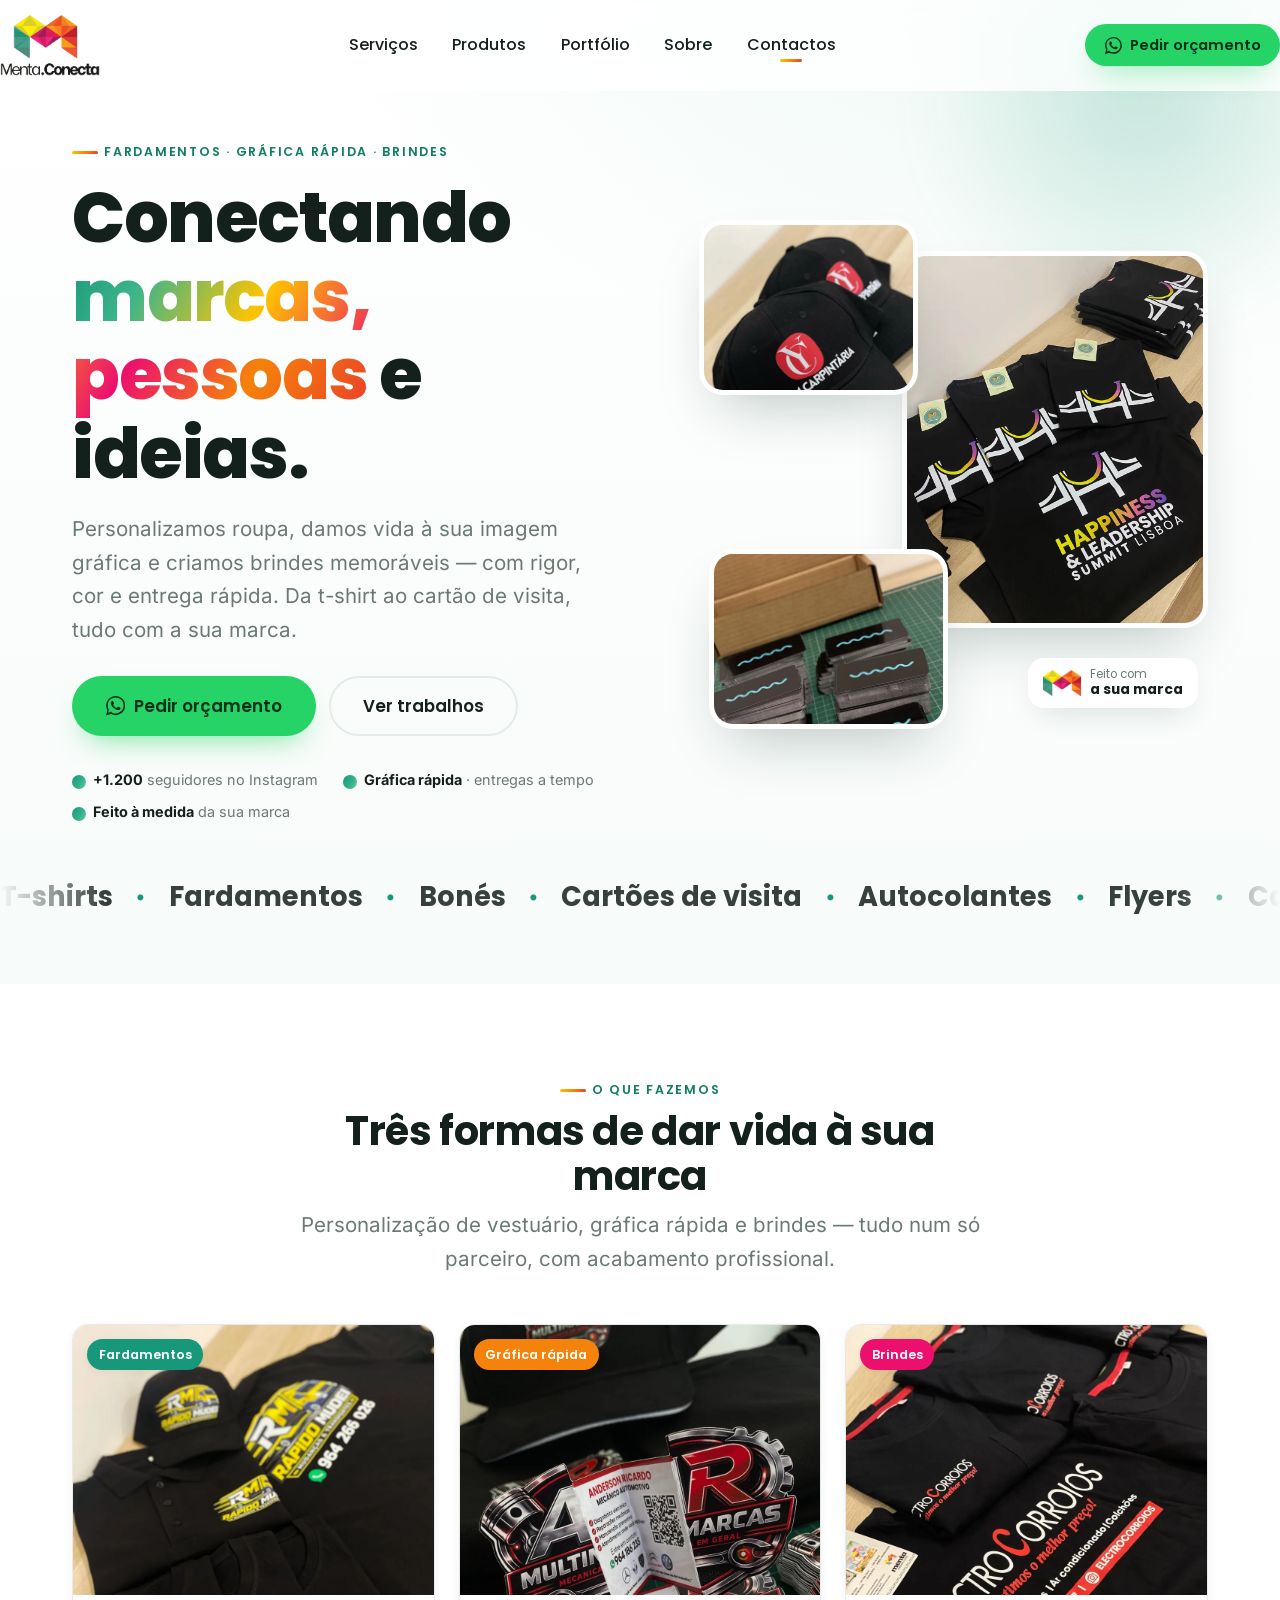
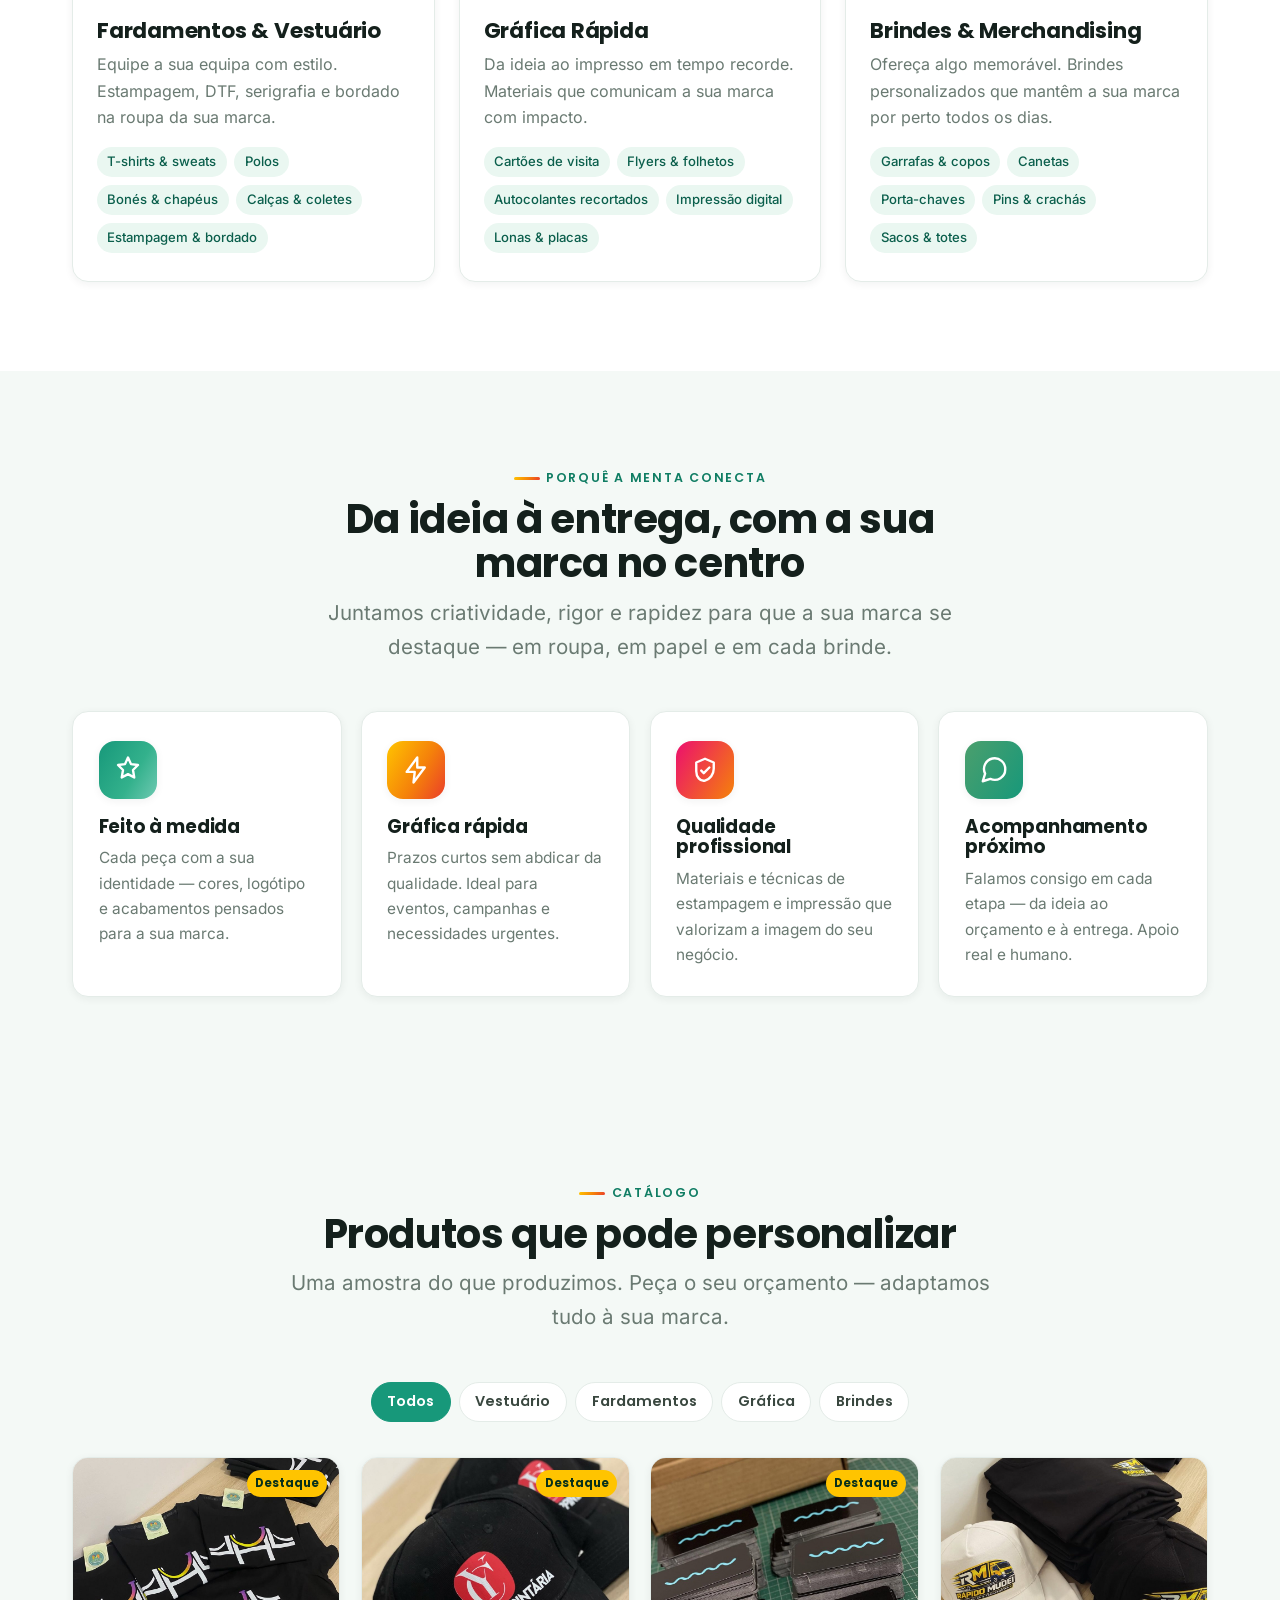
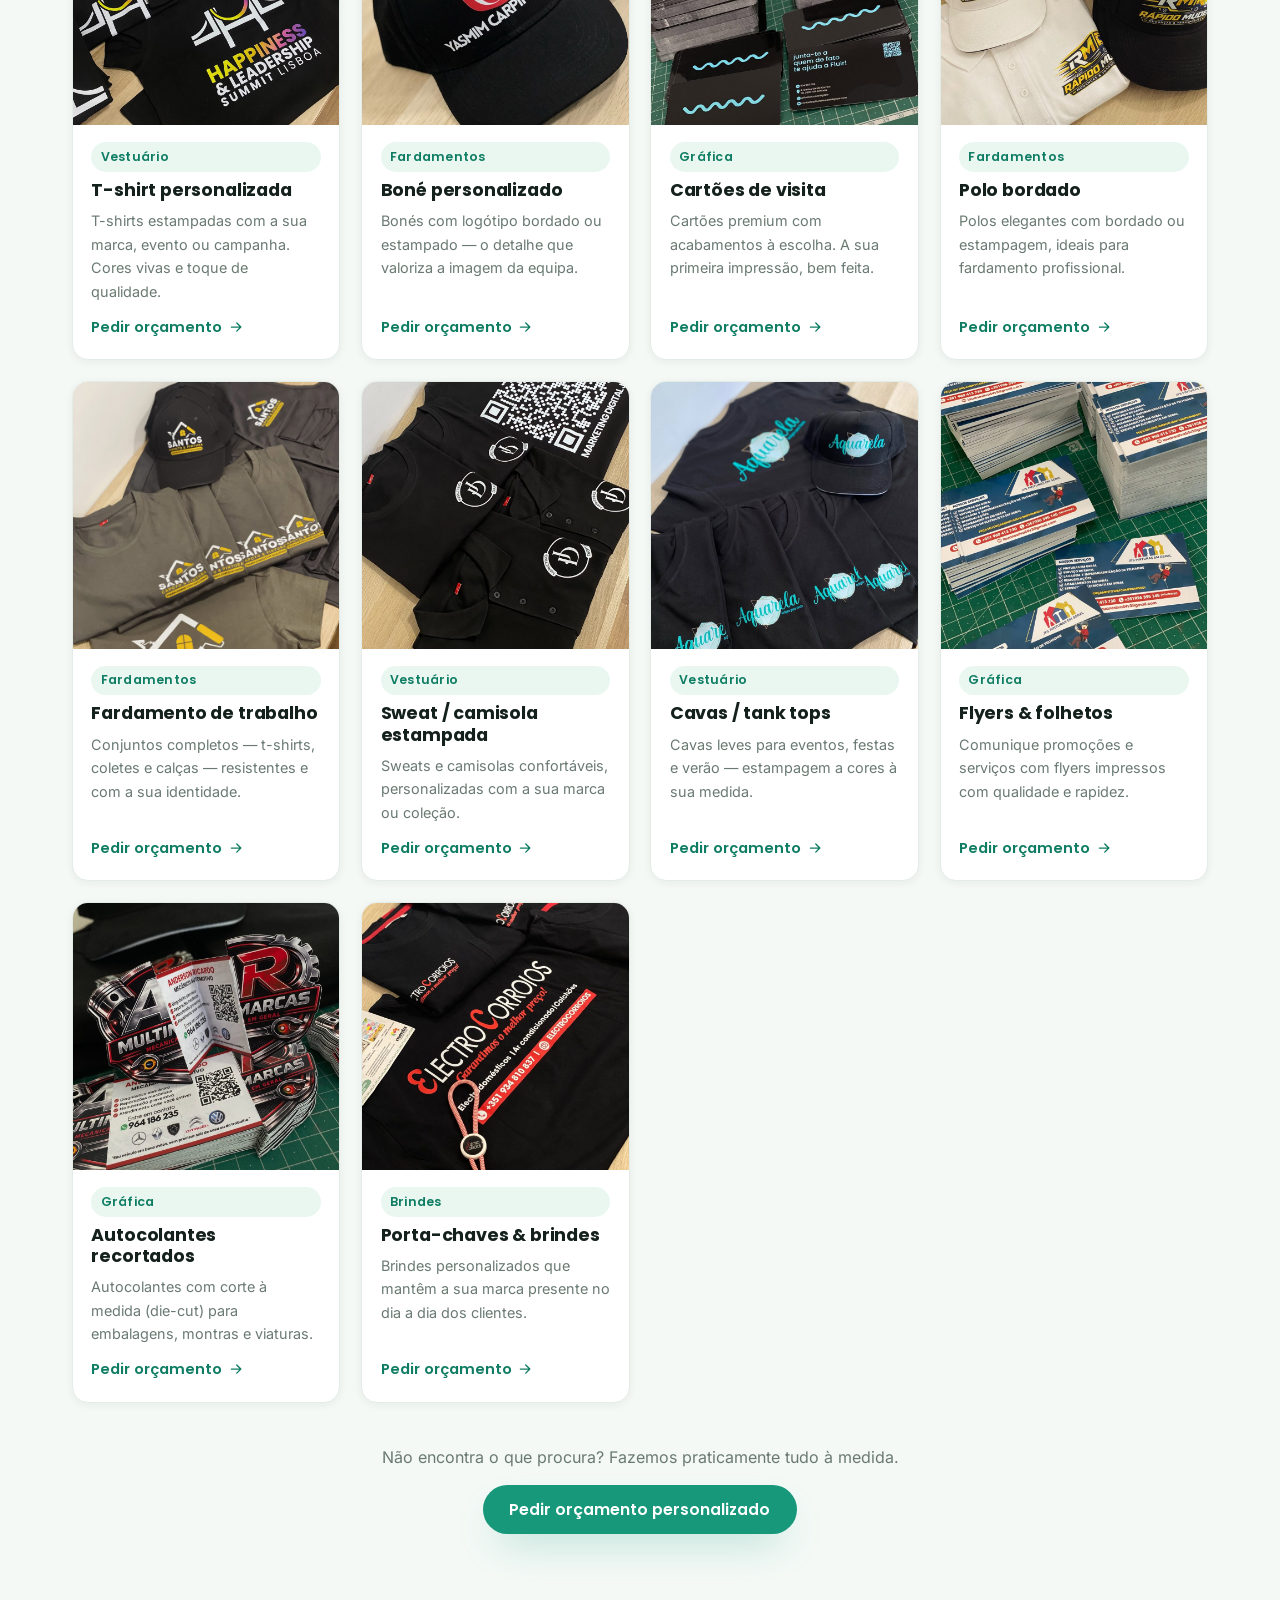
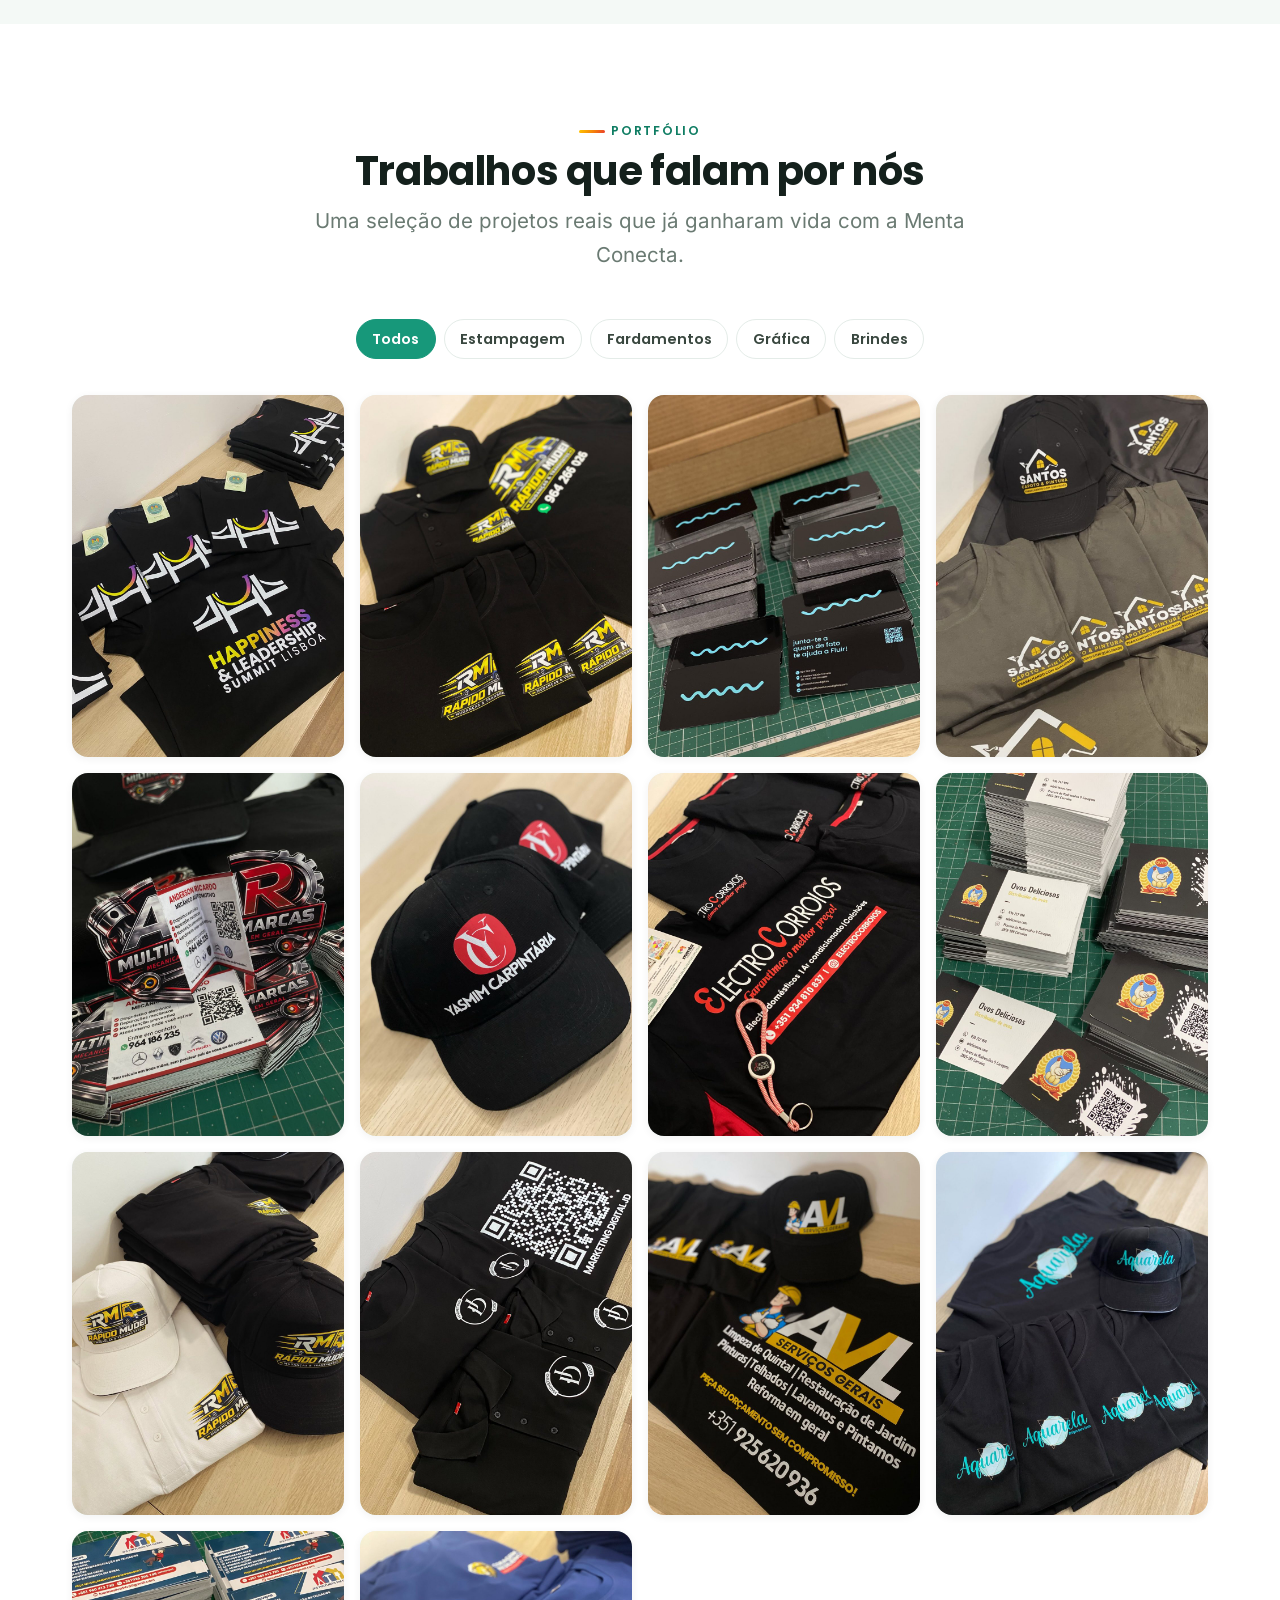
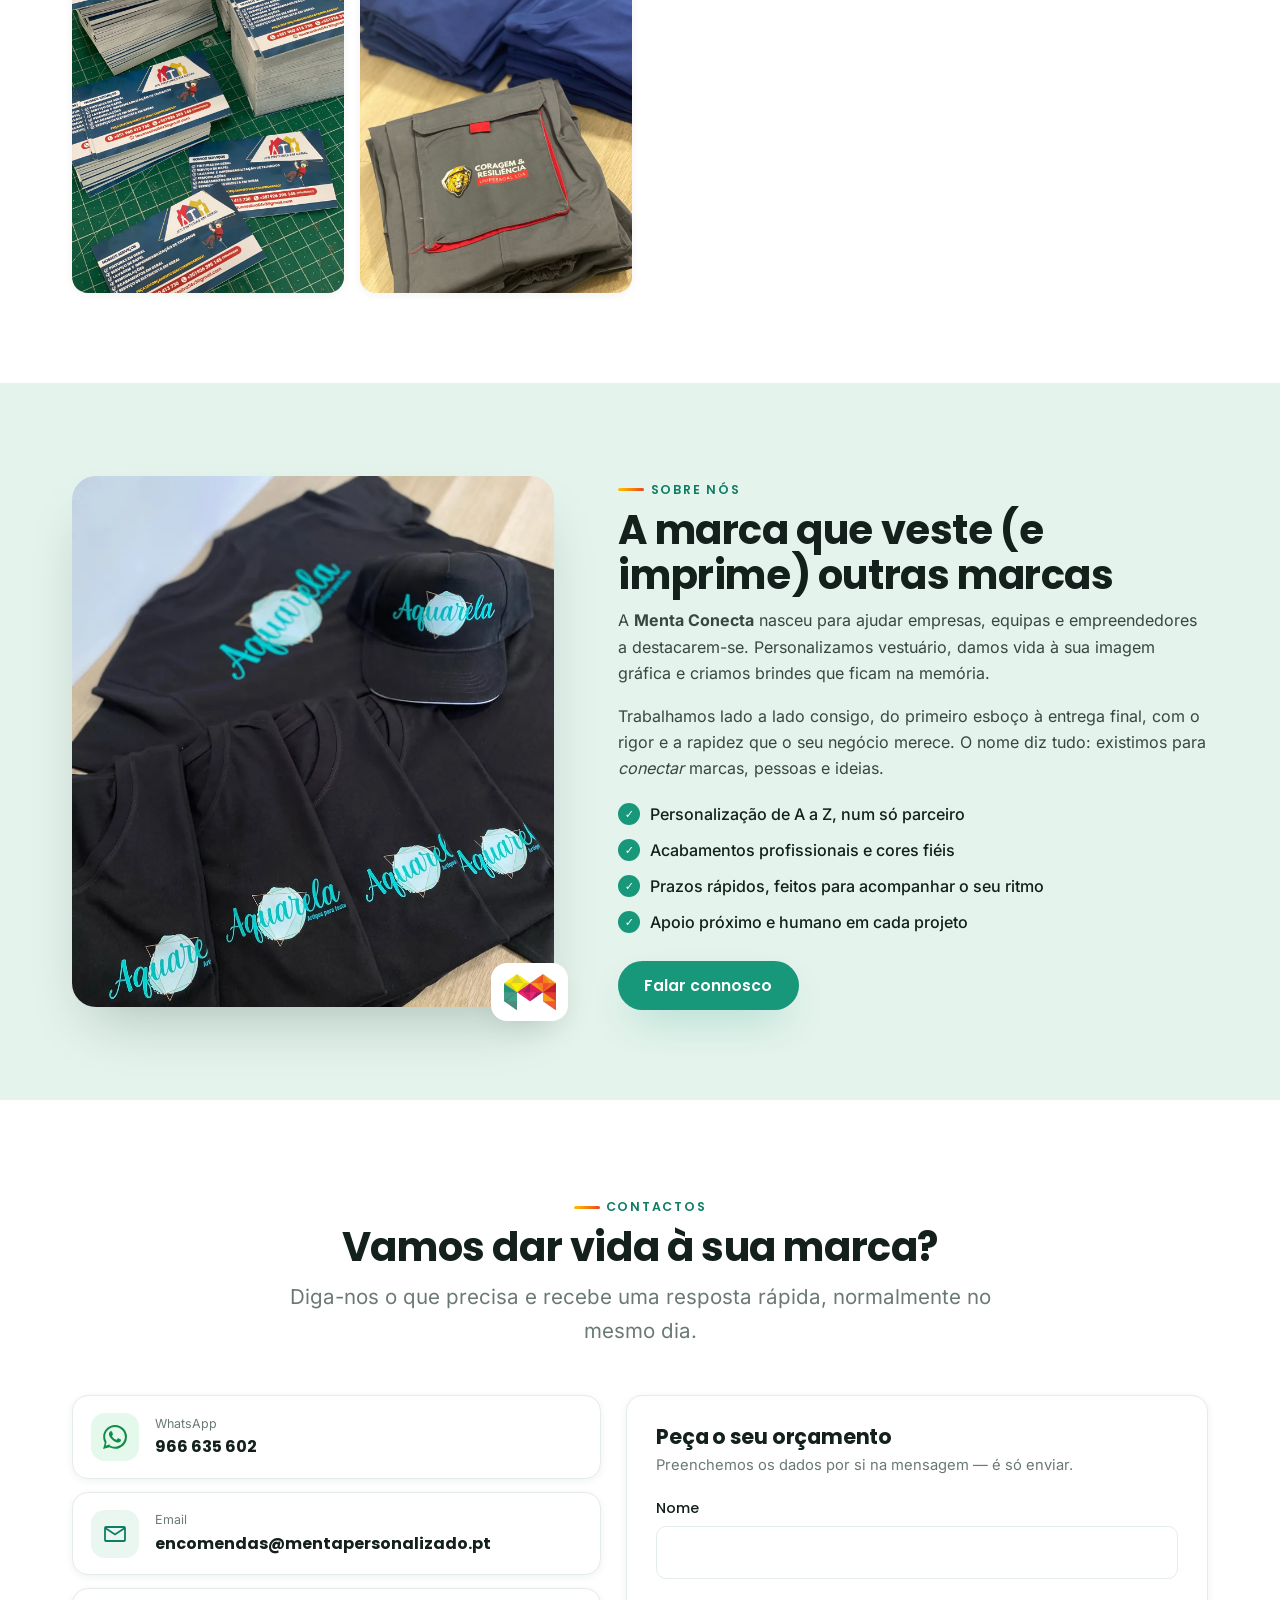
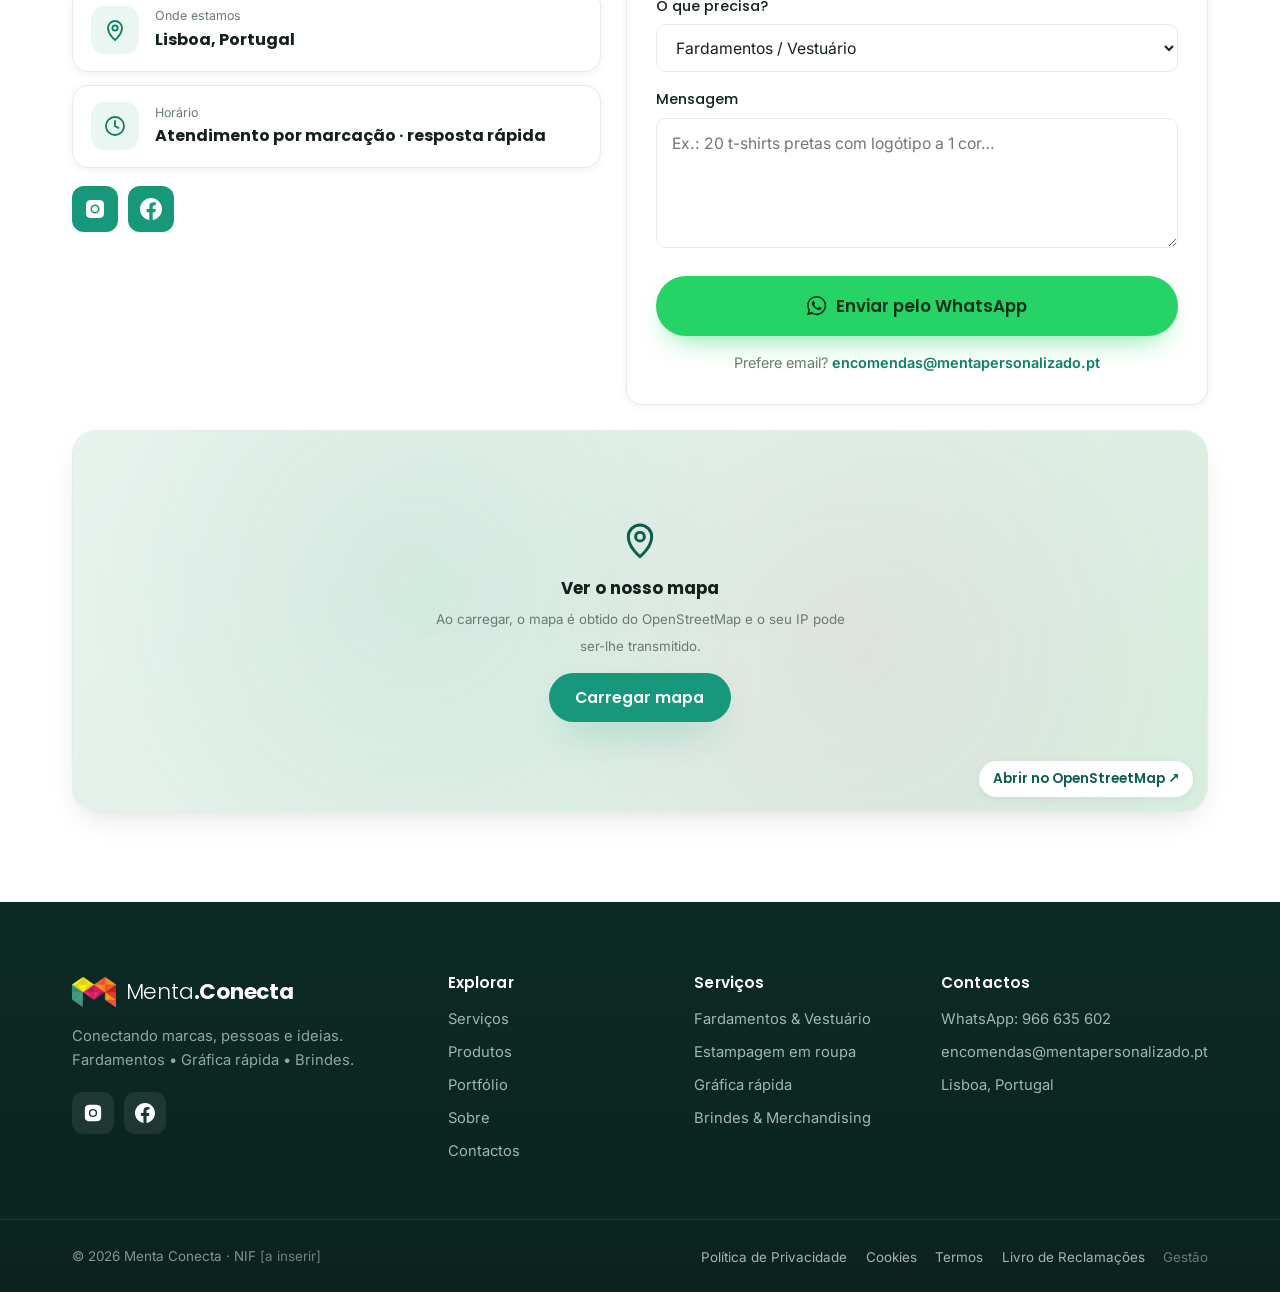
==== index.html @ ea9e4a1a "Site Menta Conecta — versão inicial Site institucional responsivo (HTML/CSS/JS) para GitHub Pages: -" ====
<!DOCTYPE html>
<html lang="pt">
<head>
  <meta charset="UTF-8" />
  <meta name="viewport" content="width=device-width, initial-scale=1.0" />
  <title>Menta Conecta · Fardamentos, Gráfica Rápida e Brindes Personalizados</title>
  <meta name="description" content="Menta Conecta — Conectando marcas, pessoas e ideias. Fardamentos, estampagem em roupa, gráfica rápida (cartões, flyers, autocolantes) e brindes personalizados. Peça o seu orçamento." />
  <meta name="author" content="Menta Conecta" />
  <meta name="theme-color" content="#17987A" />
  <link rel="canonical" href="https://renatovalente5.github.io/MentaConecta/" />

  <!-- Open Graph / Redes sociais -->
  <meta property="og:type" content="website" />
  <meta property="og:site_name" content="Menta Conecta" />
  <meta property="og:title" content="Menta Conecta · Fardamentos, Gráfica Rápida e Brindes" />
  <meta property="og:description" content="Conectando marcas, pessoas e ideias. Fardamentos, estampagem, gráfica rápida e brindes personalizados." />
  <meta property="og:image" content="assets/img/og-image.jpg" />
  <meta property="og:locale" content="pt_PT" />
  <meta name="twitter:card" content="summary_large_image" />

  <!-- Favicons -->
  <link rel="icon" href="assets/img/favicon.ico" sizes="any" />
  <link rel="icon" type="image/png" sizes="32x32" href="assets/img/favicon-32.png" />
  <link rel="apple-touch-icon" href="assets/img/apple-touch-icon.png" />

  <!-- Dados estruturados (SEO) -->
  <script type="application/ld+json">
  {
    "@context": "https://schema.org",
    "@type": "Organization",
    "name": "Menta Conecta",
    "alternateName": "Menta Personalizado",
    "url": "https://renatovalente5.github.io/MentaConecta/",
    "logo": "https://renatovalente5.github.io/MentaConecta/assets/img/logo.png",
    "image": "https://renatovalente5.github.io/MentaConecta/assets/img/og-image.jpg",
    "description": "Personalização de vestuário, fardamentos, estampagem, gráfica rápida e brindes personalizados. Conectando marcas, pessoas e ideias.",
    "email": "encomendas@mentapersonalizado.pt",
    "telephone": "+351966635602",
    "areaServed": "PT",
    "address": { "@type": "PostalAddress", "addressLocality": "Lisboa", "addressCountry": "PT" },
    "sameAs": [
      "https://instagram.com/menta.conecta",
      "https://facebook.com/mentaconecta"
    ]
  }
  </script>

  <!-- JS disponível? (evita esconder conteúdo se o JS falhar) -->
  <script>document.documentElement.classList.add('js');</script>

  <!-- Estilos -->
  <link rel="stylesheet" href="assets/css/base.css" />
  <link rel="stylesheet" href="assets/css/styles.css" />
</head>
<body>
  <a class="skip-link" href="#conteudo">Saltar para o conteúdo</a>

  <!-- ===== HEADER / NAVBAR ===== -->
  <header id="site-header" class="site-header" data-header>
    <div class="container-wide nav">
      <a class="nav__brand" href="#inicio" aria-label="Menta Conecta — página inicial">
        <img class="nav__logo" src="assets/img/logo.png" alt="Menta Conecta" width="558" height="346" fetchpriority="high" />
      </a>

      <nav class="nav__primary" aria-label="Navegação principal">
        <ul class="nav__links">
          <li><a href="#servicos">Serviços</a></li>
          <li><a href="#produtos">Produtos</a></li>
          <li><a href="#portfolio">Portfólio</a></li>
          <li><a href="#sobre">Sobre</a></li>
          <li><a href="#contactos">Contactos</a></li>
        </ul>
      </nav>

      <div class="nav__actions">
        <a class="btn btn--wa nav__cta" href="https://wa.me/351966635602?text=Ol%C3%A1%21%20Gostaria%20de%20pedir%20um%20or%C3%A7amento." target="_blank" rel="noopener">
          <svg viewBox="0 0 24 24" aria-hidden="true"><path d="M.057 24l1.687-6.163a11.867 11.867 0 01-1.587-5.945C.16 5.335 5.495 0 12.05 0a11.82 11.82 0 018.413 3.488 11.824 11.824 0 013.48 8.414c-.003 6.557-5.338 11.892-11.893 11.892a11.9 11.9 0 01-5.688-1.448L.057 24zM6.597 20.13c1.676.995 3.276 1.591 5.392 1.592 5.448 0 9.886-4.434 9.889-9.885.002-5.462-4.415-9.89-9.881-9.892-5.452 0-9.887 4.434-9.889 9.884a9.87 9.87 0 001.512 5.26l-.999 3.648 3.985-1.607zm11.387-5.464c-.074-.124-.272-.198-.57-.347-.297-.149-1.758-.868-2.031-.967-.272-.099-.47-.149-.669.149-.198.297-.767.967-.94 1.165-.173.198-.347.223-.644.074-.297-.149-1.255-.462-2.39-1.475-.883-.788-1.48-1.761-1.653-2.059-.173-.297-.018-.458.13-.606.134-.133.297-.347.446-.521.151-.172.2-.296.3-.495.099-.198.05-.372-.025-.521-.075-.148-.669-1.611-.916-2.206-.242-.579-.487-.501-.669-.51l-.57-.01c-.198 0-.52.074-.792.372-.272.297-1.04 1.016-1.04 2.479 0 1.462 1.065 2.875 1.213 3.074.149.198 2.095 3.2 5.076 4.487.71.306 1.263.489 1.694.626.712.226 1.36.194 1.872.118.571-.085 1.758-.719 2.006-1.413.248-.695.248-1.29.173-1.414z"/></svg>
          <span>Pedir orçamento</span>
        </a>
        <button class="nav__toggle" type="button" aria-expanded="false" aria-controls="mobile-menu" data-menu-open aria-label="Abrir menu">
          <span class="nav__burger" aria-hidden="true"></span>
        </button>
      </div>
    </div>
  </header>

  <!-- ===== MENU MOBILE (ecrã inteiro) ===== -->
  <div id="mobile-menu" class="mobile-menu" aria-hidden="true">
    <div class="facets" aria-hidden="true"></div>
    <div class="mobile-menu__inner">
      <div class="mobile-menu__top">
        <img class="mobile-menu__logo" src="assets/img/logo-mark.png" alt="" width="353" height="240" />
        <button class="mobile-menu__close" type="button" data-menu-close aria-label="Fechar menu">
          <svg viewBox="0 0 24 24" aria-hidden="true"><path d="M6 6l12 12M18 6L6 18" stroke="currentColor" stroke-width="2.4" stroke-linecap="round"/></svg>
        </button>
      </div>
      <nav class="mobile-menu__nav" aria-label="Navegação mobile">
        <ul>
          <li><a href="#servicos" data-menu-link><span>01</span> Serviços</a></li>
          <li><a href="#produtos" data-menu-link><span>02</span> Produtos</a></li>
          <li><a href="#portfolio" data-menu-link><span>03</span> Portfólio</a></li>
          <li><a href="#sobre" data-menu-link><span>04</span> Sobre</a></li>
          <li><a href="#contactos" data-menu-link><span>05</span> Contactos</a></li>
        </ul>
      </nav>
      <div class="mobile-menu__footer">
        <a class="btn btn--wa btn--lg" href="https://wa.me/351966635602?text=Ol%C3%A1%21%20Gostaria%20de%20pedir%20um%20or%C3%A7amento." target="_blank" rel="noopener" data-menu-link>
          <svg viewBox="0 0 24 24" aria-hidden="true"><path d="M.057 24l1.687-6.163a11.867 11.867 0 01-1.587-5.945C.16 5.335 5.495 0 12.05 0a11.82 11.82 0 018.413 3.488 11.824 11.824 0 013.48 8.414c-.003 6.557-5.338 11.892-11.893 11.892a11.9 11.9 0 01-5.688-1.448L.057 24zM6.597 20.13c1.676.995 3.276 1.591 5.392 1.592 5.448 0 9.886-4.434 9.889-9.885.002-5.462-4.415-9.89-9.881-9.892-5.452 0-9.887 4.434-9.889 9.884a9.87 9.87 0 001.512 5.26l-.999 3.648 3.985-1.607zm11.387-5.464c-.074-.124-.272-.198-.57-.347-.297-.149-1.758-.868-2.031-.967-.272-.099-.47-.149-.669.149-.198.297-.767.967-.94 1.165-.173.198-.347.223-.644.074-.297-.149-1.255-.462-2.39-1.475-.883-.788-1.48-1.761-1.653-2.059-.173-.297-.018-.458.13-.606.134-.133.297-.347.446-.521.151-.172.2-.296.3-.495.099-.198.05-.372-.025-.521-.075-.148-.669-1.611-.916-2.206-.242-.579-.487-.501-.669-.51l-.57-.01c-.198 0-.52.074-.792.372-.272.297-1.04 1.016-1.04 2.479 0 1.462 1.065 2.875 1.213 3.074.149.198 2.095 3.2 5.076 4.487.71.306 1.263.489 1.694.626.712.226 1.36.194 1.872.118.571-.085 1.758-.719 2.006-1.413.248-.695.248-1.29.173-1.414z"/></svg>
          <span>Pedir orçamento</span>
        </a>
        <div class="mobile-menu__contact">
          <a href="tel:+351966635602">966 635 602</a>
          <a href="mailto:encomendas@mentapersonalizado.pt">encomendas@mentapersonalizado.pt</a>
        </div>
        <div class="mobile-menu__social">
          <a href="https://instagram.com/menta.conecta" target="_blank" rel="noopener" aria-label="Instagram">
            <svg viewBox="0 0 24 24" aria-hidden="true"><path d="M12 2.2c3.2 0 3.6 0 4.85.07 1.17.05 1.8.25 2.23.41.56.22.96.48 1.38.9.42.42.68.82.9 1.38.16.42.36 1.06.41 2.23.06 1.27.07 1.65.07 4.85s0 3.58-.07 4.85c-.05 1.17-.25 1.8-.41 2.23-.22.56-.48.96-.9 1.38-.42.42-.82.68-1.38.9-.42.16-1.06.36-2.23.41-1.27.06-1.65.07-4.85.07s-3.58 0-4.85-.07c-1.17-.05-1.8-.25-2.23-.41a3.7 3.7 0 01-1.38-.9 3.7 3.7 0 01-.9-1.38c-.16-.42-.36-1.06-.41-2.23C2.21 15.58 2.2 15.2 2.2 12s0-3.58.07-4.85c.05-1.17.25-1.8.41-2.23.22-.56.48-.96.9-1.38.42-.42.82-.68 1.38-.9.42-.16 1.06-.36 2.23-.41C8.42 2.21 8.8 2.2 12 2.2zm0 1.62c-3.15 0-3.52.01-4.76.07-1.15.05-1.77.24-2.19.41-.55.21-.94.47-1.35.88-.41.41-.67.8-.88 1.35-.16.42-.36 1.04-.41 2.19-.06 1.24-.07 1.61-.07 4.76s.01 3.52.07 4.76c.05 1.15.25 1.77.41 2.19.21.55.47.94.88 1.35.41.41.8.67 1.35.88.42.16 1.04.36 2.19.41 1.24.06 1.61.07 4.76.07s3.52-.01 4.76-.07c1.15-.05 1.77-.25 2.19-.41.55-.21.94-.47 1.35-.88.41-.41.67-.8.88-1.35.16-.42.36-1.04.41-2.19.06-1.24.07-1.61.07-4.76s-.01-3.52-.07-4.76c-.05-1.15-.25-1.77-.41-2.19a3.6 3.6 0 00-.88-1.35 3.6 3.6 0 00-1.35-.88c-.42-.16-1.04-.36-2.19-.41-1.24-.06-1.61-.07-4.76-.07zm0 2.76a5.42 5.42 0 110 10.84 5.42 5.42 0 010-10.84zm0 8.94a3.52 3.52 0 100-7.04 3.52 3.52 0 000 7.04zm6.9-9.15a1.27 1.27 0 11-2.54 0 1.27 1.27 0 012.54 0z"/></svg>
          </a>
          <a href="https://facebook.com/mentaconecta" target="_blank" rel="noopener" aria-label="Facebook">
            <svg viewBox="0 0 24 24" aria-hidden="true"><path d="M24 12.07C24 5.4 18.63 0 12 0S0 5.4 0 12.07C0 18.1 4.39 23.1 10.13 24v-8.44H7.08v-3.49h3.05V9.41c0-3.02 1.79-4.69 4.53-4.69 1.31 0 2.68.24 2.68.24v2.97h-1.51c-1.49 0-1.95.93-1.95 1.88v2.26h3.32l-.53 3.49h-2.79V24C19.61 23.1 24 18.1 24 12.07z"/></svg>
          </a>
        </div>
      </div>
    </div>
  </div>

  <main id="conteudo">
    <!-- ===== HERO ===== -->
    <section id="inicio" class="hero">
      <div class="hero__glow" aria-hidden="true"></div>
      <div class="facets" aria-hidden="true"></div>
      <div class="container hero__grid">
        <div class="hero__content">
          <span class="eyebrow" data-reveal>Fardamentos · Gráfica rápida · Brindes</span>
          <h1 class="hero__title" data-reveal>Conectando <span class="grad-text">marcas, pessoas</span> e ideias.</h1>
          <p class="hero__lead" data-reveal>Personalizamos roupa, damos vida à sua imagem gráfica e criamos brindes memoráveis — com rigor, cor e entrega rápida. Da t-shirt ao cartão de visita, tudo com a sua marca.</p>
          <div class="hero__cta" data-reveal>
            <a class="btn btn--wa btn--lg" href="https://wa.me/351966635602?text=Ol%C3%A1%21%20Gostaria%20de%20pedir%20um%20or%C3%A7amento." target="_blank" rel="noopener">
              <svg viewBox="0 0 24 24" aria-hidden="true"><path d="M.057 24l1.687-6.163a11.867 11.867 0 01-1.587-5.945C.16 5.335 5.495 0 12.05 0a11.82 11.82 0 018.413 3.488 11.824 11.824 0 013.48 8.414c-.003 6.557-5.338 11.892-11.893 11.892a11.9 11.9 0 01-5.688-1.448L.057 24zM6.597 20.13c1.676.995 3.276 1.591 5.392 1.592 5.448 0 9.886-4.434 9.889-9.885.002-5.462-4.415-9.89-9.881-9.892-5.452 0-9.887 4.434-9.889 9.884a9.87 9.87 0 001.512 5.26l-.999 3.648 3.985-1.607zm11.387-5.464c-.074-.124-.272-.198-.57-.347-.297-.149-1.758-.868-2.031-.967-.272-.099-.47-.149-.669.149-.198.297-.767.967-.94 1.165-.173.198-.347.223-.644.074-.297-.149-1.255-.462-2.39-1.475-.883-.788-1.48-1.761-1.653-2.059-.173-.297-.018-.458.13-.606.134-.133.297-.347.446-.521.151-.172.2-.296.3-.495.099-.198.05-.372-.025-.521-.075-.148-.669-1.611-.916-2.206-.242-.579-.487-.501-.669-.51l-.57-.01c-.198 0-.52.074-.792.372-.272.297-1.04 1.016-1.04 2.479 0 1.462 1.065 2.875 1.213 3.074.149.198 2.095 3.2 5.076 4.487.71.306 1.263.489 1.694.626.712.226 1.36.194 1.872.118.571-.085 1.758-.719 2.006-1.413.248-.695.248-1.29.173-1.414z"/></svg>
              <span>Pedir orçamento</span>
            </a>
            <a class="btn btn--ghost btn--lg" href="#portfolio">Ver trabalhos</a>
          </div>
          <ul class="hero__trust" data-reveal>
            <li><strong>+1.200</strong> seguidores no Instagram</li>
            <li><strong>Gráfica rápida</strong> · entregas a tempo</li>
            <li><strong>Feito à medida</strong> da sua marca</li>
          </ul>
        </div>

        <div class="hero__media" data-reveal>
          <figure class="hero__card hero__card--main">
            <picture>
              <source srcset="assets/img/portfolio/work-02.webp" type="image/webp" />
              <img src="assets/img/portfolio/work-02.jpg" alt="T-shirts personalizadas com estampagem a cores" width="960" height="1280" loading="eager" />
            </picture>
          </figure>
          <figure class="hero__card hero__card--top">
            <picture>
              <source srcset="assets/img/portfolio/work-11.webp" type="image/webp" />
              <img src="assets/img/portfolio/work-11.jpg" alt="Bonés personalizados" width="960" height="1280" loading="eager" />
            </picture>
          </figure>
          <figure class="hero__card hero__card--bottom">
            <picture>
              <source srcset="assets/img/portfolio/work-01.webp" type="image/webp" />
              <img src="assets/img/portfolio/work-01.jpg" alt="Cartões de visita premium" width="960" height="1280" loading="eager" />
            </picture>
          </figure>
          <div class="hero__badge">
            <img src="assets/img/logo-mark.png" alt="" width="353" height="240" />
            <span>Feito com<br><strong>a sua marca</strong></span>
          </div>
        </div>
      </div>

      <div class="hero__marquee" aria-hidden="true">
        <div class="hero__marquee-track">
          <span>T-shirts</span><i>•</i><span>Fardamentos</span><i>•</i><span>Bonés</span><i>•</i><span>Cartões de visita</span><i>•</i><span>Autocolantes</span><i>•</i><span>Flyers</span><i>•</i><span>Canetas</span><i>•</i><span>Garrafas</span><i>•</i><span>Pins</span><i>•</i><span>Estampagem</span><i>•</i>
          <span>T-shirts</span><i>•</i><span>Fardamentos</span><i>•</i><span>Bonés</span><i>•</i><span>Cartões de visita</span><i>•</i><span>Autocolantes</span><i>•</i><span>Flyers</span><i>•</i><span>Canetas</span><i>•</i><span>Garrafas</span><i>•</i><span>Pins</span><i>•</i><span>Estampagem</span><i>•</i>
        </div>
      </div>
    </section>

    <!-- ===== O QUE FAZEMOS / SERVIÇOS ===== -->
    <section id="servicos" class="section">
      <div class="container">
        <div class="section-head section-head--center" data-reveal>
          <span class="eyebrow">O que fazemos</span>
          <h2 class="section-title">Três formas de dar vida à sua marca</h2>
          <p class="section-lead">Personalização de vestuário, gráfica rápida e brindes — tudo num só parceiro, com acabamento profissional.</p>
        </div>
        <div class="pillars">
          <article class="pillar card" data-reveal>
            <div class="pillar__media">
              <picture>
                <source srcset="assets/img/portfolio/work-10.webp" type="image/webp" />
                <img src="assets/img/portfolio/work-10.jpg" alt="Fardamentos personalizados: t-shirts, polos e bonés" width="960" height="1280" loading="lazy" />
              </picture>
              <span class="pillar__tag">Fardamentos</span>
            </div>
            <div class="pillar__body">
              <h3>Fardamentos &amp; Vestuário</h3>
              <p>Equipe a sua equipa com estilo. Estampagem, DTF, serigrafia e bordado na roupa da sua marca.</p>
              <ul class="pillar__list">
                <li>T-shirts &amp; sweats</li><li>Polos</li><li>Bonés &amp; chapéus</li>
                <li>Calças &amp; coletes</li><li>Estampagem &amp; bordado</li>
              </ul>
            </div>
          </article>

          <article class="pillar card" data-reveal>
            <div class="pillar__media">
              <picture>
                <source srcset="assets/img/portfolio/work-14.webp" type="image/webp" />
                <img src="assets/img/portfolio/work-14.jpg" alt="Gráfica rápida: autocolantes recortados e cartões" width="960" height="1280" loading="lazy" />
              </picture>
              <span class="pillar__tag pillar__tag--warm">Gráfica rápida</span>
            </div>
            <div class="pillar__body">
              <h3>Gráfica Rápida</h3>
              <p>Da ideia ao impresso em tempo recorde. Materiais que comunicam a sua marca com impacto.</p>
              <ul class="pillar__list">
                <li>Cartões de visita</li><li>Flyers &amp; folhetos</li><li>Autocolantes recortados</li>
                <li>Impressão digital</li><li>Lonas &amp; placas</li>
              </ul>
            </div>
          </article>

          <article class="pillar card" data-reveal>
            <div class="pillar__media">
              <picture>
                <source srcset="assets/img/portfolio/work-09.webp" type="image/webp" />
                <img src="assets/img/portfolio/work-09.jpg" alt="Brindes personalizados e merchandising" width="960" height="1280" loading="lazy" />
              </picture>
              <span class="pillar__tag pillar__tag--pink">Brindes</span>
            </div>
            <div class="pillar__body">
              <h3>Brindes &amp; Merchandising</h3>
              <p>Ofereça algo memorável. Brindes personalizados que mantêm a sua marca por perto todos os dias.</p>
              <ul class="pillar__list">
                <li>Garrafas &amp; copos</li><li>Canetas</li><li>Porta-chaves</li>
                <li>Pins &amp; crachás</li><li>Sacos &amp; totes</li>
              </ul>
            </div>
          </article>
        </div>
      </div>
    </section>

    <!-- ===== PORQUÊ A MENTA ===== -->
    <section class="section section--soft why">
      <div class="container">
        <div class="section-head section-head--center" data-reveal>
          <span class="eyebrow">Porquê a Menta Conecta</span>
          <h2 class="section-title">Da ideia à entrega, com a sua marca no centro</h2>
          <p class="section-lead">Juntamos criatividade, rigor e rapidez para que a sua marca se destaque — em roupa, em papel e em cada brinde.</p>
        </div>
        <div class="why__grid">
          <article class="why__card card" data-reveal>
            <span class="why__icon why__icon--menta" aria-hidden="true">
              <svg viewBox="0 0 24 24"><path d="M12 2l2.4 5.3L20 8l-4 4 1 6-5-2.7L7 18l1-6-4-4 5.6-.7L12 2z"/></svg>
            </span>
            <h3>Feito à medida</h3>
            <p>Cada peça com a sua identidade — cores, logótipo e acabamentos pensados para a sua marca.</p>
          </article>
          <article class="why__card card" data-reveal>
            <span class="why__icon why__icon--warm" aria-hidden="true">
              <svg viewBox="0 0 24 24"><path d="M13 2L4.5 13.5H11L10 22l9-12h-6l0-8z"/></svg>
            </span>
            <h3>Gráfica rápida</h3>
            <p>Prazos curtos sem abdicar da qualidade. Ideal para eventos, campanhas e necessidades urgentes.</p>
          </article>
          <article class="why__card card" data-reveal>
            <span class="why__icon why__icon--pink" aria-hidden="true">
              <svg viewBox="0 0 24 24"><path d="M9 12.5l2 2 4.5-4.5M12 3l7 3v5c0 4.4-3 8.3-7 9.5C8 21.3 5 17.4 5 13V6l7-3z"/></svg>
            </span>
            <h3>Qualidade profissional</h3>
            <p>Materiais e técnicas de estampagem e impressão que valorizam a imagem do seu negócio.</p>
          </article>
          <article class="why__card card" data-reveal>
            <span class="why__icon why__icon--olive" aria-hidden="true">
              <svg viewBox="0 0 24 24"><path d="M21 11.5a8.4 8.4 0 01-11.9 7.6L3 21l1.9-6.1A8.5 8.5 0 1121 11.5z"/></svg>
            </span>
            <h3>Acompanhamento próximo</h3>
            <p>Falamos consigo em cada etapa — da ideia ao orçamento e à entrega. Apoio real e humano.</p>
          </article>
        </div>
      </div>
    </section>

    <!-- ===== CATÁLOGO DE PRODUTOS ===== -->
    <section id="produtos" class="section section--soft">
      <div class="container">
        <div class="section-head section-head--center" data-reveal>
          <span class="eyebrow">Catálogo</span>
          <h2 class="section-title">Produtos que pode personalizar</h2>
          <p class="section-lead">Uma amostra do que produzimos. Peça o seu orçamento — adaptamos tudo à sua marca.</p>
        </div>

        <div class="catalog__filters" id="catalog-filters" role="tablist" aria-label="Filtrar produtos" data-reveal></div>

        <div class="catalog__grid" id="catalog-grid" data-reveal>
          <p class="catalog__loading">A carregar produtos…</p>
        </div>

        <div class="catalog__cta" data-reveal>
          <p>Não encontra o que procura? Fazemos praticamente tudo à medida.</p>
          <a class="btn btn--primary" href="https://wa.me/351966635602?text=Ol%C3%A1%21%20Gostaria%20de%20pedir%20um%20or%C3%A7amento." target="_blank" rel="noopener">Pedir orçamento personalizado</a>
        </div>
      </div>
    </section>

    <!-- ===== PORTFÓLIO ===== -->
    <section id="portfolio" class="section">
      <div class="container">
        <div class="section-head section-head--center" data-reveal>
          <span class="eyebrow">Portfólio</span>
          <h2 class="section-title">Trabalhos que falam por nós</h2>
          <p class="section-lead">Uma seleção de projetos reais que já ganharam vida com a Menta Conecta.</p>
        </div>
        <div class="catalog__filters" id="portfolio-filters" role="tablist" aria-label="Filtrar portfólio" data-reveal></div>
        <div class="portfolio__grid" id="portfolio-grid" data-reveal>
          <p class="catalog__loading">A carregar trabalhos…</p>
        </div>
      </div>
    </section>

    <!-- Lightbox do portfólio -->
    <div class="lightbox" id="lightbox" aria-hidden="true" role="dialog" aria-modal="true" aria-label="Visualizador de trabalho">
      <button class="lightbox__close" type="button" data-lb-close aria-label="Fechar">
        <svg viewBox="0 0 24 24" aria-hidden="true"><path d="M6 6l12 12M18 6L6 18" stroke="currentColor" stroke-width="2.4" stroke-linecap="round"/></svg>
      </button>
      <button class="lightbox__nav lightbox__nav--prev" type="button" data-lb-prev aria-label="Anterior">
        <svg viewBox="0 0 24 24" aria-hidden="true"><path d="M15 6l-6 6 6 6" fill="none" stroke="currentColor" stroke-width="2.2" stroke-linecap="round" stroke-linejoin="round"/></svg>
      </button>
      <figure class="lightbox__figure">
        <img class="lightbox__img" id="lightbox-img" src="" alt="" />
        <figcaption class="lightbox__caption" id="lightbox-caption"></figcaption>
      </figure>
      <button class="lightbox__nav lightbox__nav--next" type="button" data-lb-next aria-label="Seguinte">
        <svg viewBox="0 0 24 24" aria-hidden="true"><path d="M9 6l6 6-6 6" fill="none" stroke="currentColor" stroke-width="2.2" stroke-linecap="round" stroke-linejoin="round"/></svg>
      </button>
    </div>

    <!-- ===== SOBRE ===== -->
    <section id="sobre" class="section section--mint about">
      <div class="container about__grid">
        <div class="about__media" data-reveal>
          <picture>
            <source srcset="assets/img/portfolio/work-13.webp" type="image/webp" />
            <img src="assets/img/portfolio/work-13.jpg" alt="Vestuário personalizado pela Menta Conecta" width="960" height="1280" loading="lazy" />
          </picture>
          <div class="about__badge"><img src="assets/img/logo-mark.png" alt="" width="353" height="240" /></div>
        </div>
        <div class="about__body" data-reveal>
          <span class="eyebrow">Sobre nós</span>
          <h2 class="section-title">A marca que veste (e imprime) outras marcas</h2>
          <p>A <strong>Menta Conecta</strong> nasceu para ajudar empresas, equipas e empreendedores a destacarem-se. Personalizamos vestuário, damos vida à sua imagem gráfica e criamos brindes que ficam na memória.</p>
          <p>Trabalhamos lado a lado consigo, do primeiro esboço à entrega final, com o rigor e a rapidez que o seu negócio merece. O nome diz tudo: existimos para <em>conectar</em> marcas, pessoas e ideias.</p>
          <ul class="about__points">
            <li><span aria-hidden="true">✓</span> Personalização de A a Z, num só parceiro</li>
            <li><span aria-hidden="true">✓</span> Acabamentos profissionais e cores fiéis</li>
            <li><span aria-hidden="true">✓</span> Prazos rápidos, feitos para acompanhar o seu ritmo</li>
            <li><span aria-hidden="true">✓</span> Apoio próximo e humano em cada projeto</li>
          </ul>
          <a class="btn btn--primary" href="#contactos">Falar connosco</a>
        </div>
      </div>
    </section>

    <!-- ===== CONTACTOS + MAPA ===== -->
    <section id="contactos" class="section contact">
      <div class="container">
        <div class="section-head section-head--center" data-reveal>
          <span class="eyebrow">Contactos</span>
          <h2 class="section-title">Vamos dar vida à sua marca?</h2>
          <p class="section-lead">Diga-nos o que precisa e recebe uma resposta rápida, normalmente no mesmo dia.</p>
        </div>

        <div class="contact__grid">
          <div class="contact__info" data-reveal>
            <a class="contact__card" href="https://wa.me/351966635602?text=Ol%C3%A1%21%20Gostaria%20de%20pedir%20um%20or%C3%A7amento." target="_blank" rel="noopener">
              <span class="contact__ic contact__ic--wa" aria-hidden="true"><svg viewBox="0 0 24 24"><path d="M.057 24l1.687-6.163a11.867 11.867 0 01-1.587-5.945C.16 5.335 5.495 0 12.05 0a11.82 11.82 0 018.413 3.488 11.824 11.824 0 013.48 8.414c-.003 6.557-5.338 11.892-11.893 11.892a11.9 11.9 0 01-5.688-1.448L.057 24zM6.597 20.13c1.676.995 3.276 1.591 5.392 1.592 5.448 0 9.886-4.434 9.889-9.885.002-5.462-4.415-9.89-9.881-9.892-5.452 0-9.887 4.434-9.889 9.884a9.87 9.87 0 001.512 5.26l-.999 3.648 3.985-1.607zm11.387-5.464c-.074-.124-.272-.198-.57-.347-.297-.149-1.758-.868-2.031-.967-.272-.099-.47-.149-.669.149-.198.297-.767.967-.94 1.165-.173.198-.347.223-.644.074-.297-.149-1.255-.462-2.39-1.475-.883-.788-1.48-1.761-1.653-2.059-.173-.297-.018-.458.13-.606.134-.133.297-.347.446-.521.151-.172.2-.296.3-.495.099-.198.05-.372-.025-.521-.075-.148-.669-1.611-.916-2.206-.242-.579-.487-.501-.669-.51l-.57-.01c-.198 0-.52.074-.792.372-.272.297-1.04 1.016-1.04 2.479 0 1.462 1.065 2.875 1.213 3.074.149.198 2.095 3.2 5.076 4.487.71.306 1.263.489 1.694.626.712.226 1.36.194 1.872.118.571-.085 1.758-.719 2.006-1.413.248-.695.248-1.29.173-1.414z"/></svg></span>
              <span class="contact__meta"><small>WhatsApp</small><strong>966 635 602</strong></span>
            </a>
            <a class="contact__card" href="mailto:encomendas@mentapersonalizado.pt">
              <span class="contact__ic" aria-hidden="true"><svg viewBox="0 0 24 24"><path d="M3 5h18a1 1 0 011 1v12a1 1 0 01-1 1H3a1 1 0 01-1-1V6a1 1 0 011-1z" fill="none" stroke="currentColor" stroke-width="1.8"/><path d="M3 6.5l9 6 9-6" fill="none" stroke="currentColor" stroke-width="1.8" stroke-linecap="round"/></svg></span>
              <span class="contact__meta"><small>Email</small><strong>encomendas@mentapersonalizado.pt</strong></span>
            </a>
            <div class="contact__card contact__card--static">
              <span class="contact__ic" aria-hidden="true"><svg viewBox="0 0 24 24"><path d="M12 22s7-5.6 7-12a7 7 0 10-14 0c0 6.4 7 12 7 12z" fill="none" stroke="currentColor" stroke-width="1.8"/><circle cx="12" cy="10" r="2.6" fill="none" stroke="currentColor" stroke-width="1.8"/></svg></span>
              <span class="contact__meta"><small>Onde estamos</small><strong>Lisboa, Portugal</strong></span>
            </div>
            <div class="contact__card contact__card--static">
              <span class="contact__ic" aria-hidden="true"><svg viewBox="0 0 24 24"><circle cx="12" cy="12" r="9" fill="none" stroke="currentColor" stroke-width="1.8"/><path d="M12 7v5l3.5 2" fill="none" stroke="currentColor" stroke-width="1.8" stroke-linecap="round"/></svg></span>
              <span class="contact__meta"><small>Horário</small><strong>Atendimento por marcação · resposta rápida</strong></span>
            </div>
            <div class="contact__social">
              <a href="https://instagram.com/menta.conecta" target="_blank" rel="noopener" aria-label="Instagram"><svg viewBox="0 0 24 24" aria-hidden="true"><path d="M12 2.2c3.2 0 3.6 0 4.85.07 1.17.05 1.8.25 2.23.41.56.22.96.48 1.38.9.42.42.68.82.9 1.38.16.42.36 1.06.41 2.23.06 1.27.07 1.65.07 4.85s0 3.58-.07 4.85c-.05 1.17-.25 1.8-.41 2.23-.22.56-.48.96-.9 1.38-.42.42-.82.68-1.38.9-.42.16-1.06.36-2.23.41-1.27.06-1.65.07-4.85.07s-3.58 0-4.85-.07c-1.17-.05-1.8-.25-2.23-.41a3.7 3.7 0 01-1.38-.9 3.7 3.7 0 01-.9-1.38c-.16-.42-.36-1.06-.41-2.23C2.21 15.58 2.2 15.2 2.2 12s0-3.58.07-4.85c.05-1.17.25-1.8.41-2.23.22-.56.48-.96.9-1.38.42-.42.82-.68 1.38-.9.42-.16 1.06-.36 2.23-.41C8.42 2.21 8.8 2.2 12 2.2zm0 4.86a4.94 4.94 0 100 9.88 4.94 4.94 0 000-9.88zm0 8.15a3.21 3.21 0 110-6.42 3.21 3.21 0 010 6.42zm6.29-8.34a1.15 1.15 0 11-2.3 0 1.15 1.15 0 012.3 0z"/></svg></a>
              <a href="https://facebook.com/mentaconecta" target="_blank" rel="noopener" aria-label="Facebook"><svg viewBox="0 0 24 24" aria-hidden="true"><path d="M24 12.07C24 5.4 18.63 0 12 0S0 5.4 0 12.07C0 18.1 4.39 23.1 10.13 24v-8.44H7.08v-3.49h3.05V9.41c0-3.02 1.79-4.69 4.53-4.69 1.31 0 2.68.24 2.68.24v2.97h-1.51c-1.49 0-1.95.93-1.95 1.88v2.26h3.32l-.53 3.49h-2.79V24C19.61 23.1 24 18.1 24 12.07z"/></svg></a>
            </div>
          </div>

          <form class="contact__form card" id="quote-form" data-reveal novalidate>
            <h3>Peça o seu orçamento</h3>
            <p class="contact__form-lead">Preenchemos os dados por si na mensagem — é só enviar.</p>
            <div class="field">
              <label for="f-nome">Nome</label>
              <input type="text" id="f-nome" name="nome" autocomplete="name" required />
            </div>
            <div class="field">
              <label for="f-servico">O que precisa?</label>
              <select id="f-servico" name="servico">
                <option value="Fardamentos">Fardamentos / Vestuário</option>
                <option value="Estampagem">Estampagem em roupa</option>
                <option value="Gráfica">Gráfica rápida (cartões, flyers, autocolantes)</option>
                <option value="Brindes">Brindes / Merchandising</option>
                <option value="Outro">Outro</option>
              </select>
            </div>
            <div class="field">
              <label for="f-msg">Mensagem</label>
              <textarea id="f-msg" name="mensagem" rows="4" placeholder="Ex.: 20 t-shirts pretas com logótipo a 1 cor…"></textarea>
            </div>
            <button type="submit" class="btn btn--wa btn--lg contact__submit">
              <svg viewBox="0 0 24 24" aria-hidden="true"><path d="M.057 24l1.687-6.163a11.867 11.867 0 01-1.587-5.945C.16 5.335 5.495 0 12.05 0a11.82 11.82 0 018.413 3.488 11.824 11.824 0 013.48 8.414c-.003 6.557-5.338 11.892-11.893 11.892a11.9 11.9 0 01-5.688-1.448L.057 24zM6.597 20.13c1.676.995 3.276 1.591 5.392 1.592 5.448 0 9.886-4.434 9.889-9.885.002-5.462-4.415-9.89-9.881-9.892-5.452 0-9.887 4.434-9.889 9.884a9.87 9.87 0 001.512 5.26l-.999 3.648 3.985-1.607zm11.387-5.464c-.074-.124-.272-.198-.57-.347-.297-.149-1.758-.868-2.031-.967-.272-.099-.47-.149-.669.149-.198.297-.767.967-.94 1.165-.173.198-.347.223-.644.074-.297-.149-1.255-.462-2.39-1.475-.883-.788-1.48-1.761-1.653-2.059-.173-.297-.018-.458.13-.606.134-.133.297-.347.446-.521.151-.172.2-.296.3-.495.099-.198.05-.372-.025-.521-.075-.148-.669-1.611-.916-2.206-.242-.579-.487-.501-.669-.51l-.57-.01c-.198 0-.52.074-.792.372-.272.297-1.04 1.016-1.04 2.479 0 1.462 1.065 2.875 1.213 3.074.149.198 2.095 3.2 5.076 4.487.71.306 1.263.489 1.694.626.712.226 1.36.194 1.872.118.571-.085 1.758-.719 2.006-1.413.248-.695.248-1.29.173-1.414z"/></svg>
              Enviar pelo WhatsApp
            </button>
            <p class="contact__alt">Prefere email? <a href="mailto:encomendas@mentapersonalizado.pt">encomendas@mentapersonalizado.pt</a></p>
          </form>
        </div>

        <div class="contact__map" data-reveal>
          <button type="button" class="map-facade" id="map-facade"
            data-map-embed="https://www.openstreetmap.org/export/embed.html?bbox=-9.2350%2C38.6910%2C-9.0890%2C38.7960&amp;layer=mapnik&amp;marker=38.7223%2C-9.1393"
            data-map-title="Mapa — Menta Conecta (Lisboa)">
            <svg viewBox="0 0 24 24" aria-hidden="true"><path d="M12 22s7-5.6 7-12a7 7 0 10-14 0c0 6.4 7 12 7 12z" fill="none" stroke="currentColor" stroke-width="1.8"/><circle cx="12" cy="10" r="2.6" fill="none" stroke="currentColor" stroke-width="1.8"/></svg>
            <span class="map-facade__txt">
              <strong>Ver o nosso mapa</strong>
              <small>Ao carregar, o mapa é obtido do OpenStreetMap e o seu IP pode ser-lhe transmitido.</small>
            </span>
            <span class="btn btn--primary">Carregar mapa</span>
          </button>
          <a class="contact__map-link" href="https://www.openstreetmap.org/?mlat=38.7223&amp;mlon=-9.1393#map=13/38.7223/-9.1393" target="_blank" rel="noopener">Abrir no OpenStreetMap ↗</a>
        </div>
      </div>
    </section>
  </main>

  <!-- ===== FOOTER ===== -->
  <footer id="site-footer" class="site-footer">
    <div class="facets" aria-hidden="true"></div>
    <div class="container footer__grid">
      <div class="footer__brand">
        <a href="#inicio" class="footer__logo" aria-label="Menta Conecta — início">
          <img src="assets/img/logo-mark.png" alt="" width="353" height="240" />
          <span class="footer__word">Menta<b>.Conecta</b></span>
        </a>
        <p class="footer__tag">Conectando marcas, pessoas e ideias.<br>Fardamentos • Gráfica rápida • Brindes.</p>
        <div class="footer__social">
          <a href="https://instagram.com/menta.conecta" target="_blank" rel="noopener" aria-label="Instagram (abre em nova janela)"><svg viewBox="0 0 24 24" aria-hidden="true"><path d="M12 2.2c3.2 0 3.6 0 4.85.07 1.17.05 1.8.25 2.23.41.56.22.96.48 1.38.9.42.42.68.82.9 1.38.16.42.36 1.06.41 2.23.06 1.27.07 1.65.07 4.85s0 3.58-.07 4.85c-.05 1.17-.25 1.8-.41 2.23-.22.56-.48.96-.9 1.38-.42.42-.82.68-1.38.9-.42.16-1.06.36-2.23.41-1.27.06-1.65.07-4.85.07s-3.58 0-4.85-.07c-1.17-.05-1.8-.25-2.23-.41a3.7 3.7 0 01-1.38-.9 3.7 3.7 0 01-.9-1.38c-.16-.42-.36-1.06-.41-2.23C2.21 15.58 2.2 15.2 2.2 12s0-3.58.07-4.85c.05-1.17.25-1.8.41-2.23.22-.56.48-.96.9-1.38.42-.42.82-.68 1.38-.9.42-.16 1.06-.36 2.23-.41C8.42 2.21 8.8 2.2 12 2.2zm0 4.86a4.94 4.94 0 100 9.88 4.94 4.94 0 000-9.88zm0 8.15a3.21 3.21 0 110-6.42 3.21 3.21 0 010 6.42zm6.29-8.34a1.15 1.15 0 11-2.3 0 1.15 1.15 0 012.3 0z"/></svg></a>
          <a href="https://facebook.com/mentaconecta" target="_blank" rel="noopener" aria-label="Facebook (abre em nova janela)"><svg viewBox="0 0 24 24" aria-hidden="true"><path d="M24 12.07C24 5.4 18.63 0 12 0S0 5.4 0 12.07C0 18.1 4.39 23.1 10.13 24v-8.44H7.08v-3.49h3.05V9.41c0-3.02 1.79-4.69 4.53-4.69 1.31 0 2.68.24 2.68.24v2.97h-1.51c-1.49 0-1.95.93-1.95 1.88v2.26h3.32l-.53 3.49h-2.79V24C19.61 23.1 24 18.1 24 12.07z"/></svg></a>
        </div>
      </div>

      <nav class="footer__col" aria-label="Explorar">
        <h3>Explorar</h3>
        <ul>
          <li><a href="#servicos">Serviços</a></li>
          <li><a href="#produtos">Produtos</a></li>
          <li><a href="#portfolio">Portfólio</a></li>
          <li><a href="#sobre">Sobre</a></li>
          <li><a href="#contactos">Contactos</a></li>
        </ul>
      </nav>

      <nav class="footer__col" aria-label="Serviços">
        <h3>Serviços</h3>
        <ul>
          <li><a href="#servicos">Fardamentos &amp; Vestuário</a></li>
          <li><a href="#servicos">Estampagem em roupa</a></li>
          <li><a href="#servicos">Gráfica rápida</a></li>
          <li><a href="#servicos">Brindes &amp; Merchandising</a></li>
        </ul>
      </nav>

      <div class="footer__col">
        <h3>Contactos</h3>
        <ul>
          <li><a href="https://wa.me/351966635602" target="_blank" rel="noopener">WhatsApp: 966 635 602</a></li>
          <li><a href="mailto:encomendas@mentapersonalizado.pt">encomendas@mentapersonalizado.pt</a></li>
          <li>Lisboa, Portugal</li>
        </ul>
      </div>
    </div>

    <div class="footer__bottom">
      <div class="container footer__bottom-inner">
        <p class="footer__legal-id">© <span data-year>2026</span> Menta Conecta · NIF <span class="footer__nif">[a inserir]</span></p>
        <ul class="footer__legal">
          <li><a href="legal/privacidade.html">Política de Privacidade</a></li>
          <li><a href="legal/cookies.html">Cookies</a></li>
          <li><a href="legal/termos.html">Termos</a></li>
          <li><a href="https://www.livroreclamacoes.pt/inicio" target="_blank" rel="noopener">Livro de Reclamações</a></li>
          <li><a href="admin/" class="footer__admin">Gestão</a></li>
        </ul>
      </div>
    </div>
  </footer>

  <!-- Scripts -->
  <script src="assets/js/main.js" defer></script>
  <script src="assets/js/catalog.js" defer></script>
  <script src="assets/js/portfolio.js" defer></script>
</body>
</html>
---- assets/css/base.css ----
/* =============================================================
   MENTA CONECTA — Design System (base)
   Paleta e estilo extraídos do logo (M facetado low-poly).
   ============================================================= */

/* ---------- Fontes (auto-alojadas, RGPD-friendly) ---------- */
@font-face { font-family:'Poppins'; font-style:normal; font-weight:300; font-display:swap; src:url('../fonts/poppins-300.woff2') format('woff2'); }
@font-face { font-family:'Poppins'; font-style:normal; font-weight:400; font-display:swap; src:url('../fonts/poppins-400.woff2') format('woff2'); }
@font-face { font-family:'Poppins'; font-style:normal; font-weight:500; font-display:swap; src:url('../fonts/poppins-500.woff2') format('woff2'); }
@font-face { font-family:'Poppins'; font-style:normal; font-weight:600; font-display:swap; src:url('../fonts/poppins-600.woff2') format('woff2'); }
@font-face { font-family:'Poppins'; font-style:normal; font-weight:700; font-display:swap; src:url('../fonts/poppins-700.woff2') format('woff2'); }
@font-face { font-family:'Poppins'; font-style:normal; font-weight:800; font-display:swap; src:url('../fonts/poppins-800.woff2') format('woff2'); }
@font-face { font-family:'Inter'; font-style:normal; font-weight:400; font-display:swap; src:url('../fonts/inter-400.woff2') format('woff2'); }
@font-face { font-family:'Inter'; font-style:normal; font-weight:500; font-display:swap; src:url('../fonts/inter-500.woff2') format('woff2'); }
@font-face { font-family:'Inter'; font-style:normal; font-weight:600; font-display:swap; src:url('../fonts/inter-600.woff2') format('woff2'); }
@font-face { font-family:'Inter'; font-style:normal; font-weight:700; font-display:swap; src:url('../fonts/inter-700.woff2') format('woff2'); }

/* ---------- Tokens ---------- */
:root{
  /* Cor-assinatura: menta / teal-verde */
  --menta:#17987A;
  --menta-700:#0F7D63;
  --menta-800:#0B5F4C;
  --menta-300:#6FC9B2;
  --menta-100:#CDEDE1;
  --menta-50:#EAF7F1;

  /* Acentos vibrantes (facetas do logo) */
  --yellow:#FFC400;
  --yellow-deep:#F5B000;
  --orange:#F5820A;
  --magenta:#EC0F6E;
  --red:#EA3E2A;
  --olive:#4B9F6D;

  /* Neutros */
  --ink:#14201C;          /* títulos (charcoal com toque de teal) */
  --body:#39473F;         /* texto corrente */
  --muted:#6A7A72;        /* texto secundário */
  --line:#E4ECE8;         /* linhas/bordas */
  --bg:#FFFFFF;
  --bg-soft:#F4F9F6;      /* secções alternadas */
  --bg-mint:#E4F3EC;      /* faixa menta suave */
  --dark:#0C2A24;         /* fundo escuro (footer/hero dark) */
  --dark-2:#0A231E;

  /* Gradiente-assinatura (eco do M: teal→amarelo→magenta→laranja→vermelho) */
  --grad-brand:linear-gradient(120deg,#17987A 0%,#3FB58A 14%,#FFC400 34%,#EC0F6E 58%,#F5820A 78%,#EA3E2A 100%);
  --grad-menta:linear-gradient(120deg,#17987A 0%,#33B18C 60%,#6FC9B2 100%);
  --grad-warm:linear-gradient(120deg,#FFC400 0%,#F5820A 55%,#EA3E2A 100%);
  --grad-pink:linear-gradient(120deg,#EC0F6E 0%,#F5820A 100%);

  /* Tipografia */
  --font-brand:'Poppins',system-ui,-apple-system,'Segoe UI',Roboto,sans-serif;
  --font-body:'Inter',system-ui,-apple-system,'Segoe UI',Roboto,sans-serif;

  /* Escala fluida */
  --fs-display:clamp(2.4rem,5.6vw,4.4rem);
  --fs-h1:clamp(2rem,4.4vw,3.25rem);
  --fs-h2:clamp(1.6rem,3.2vw,2.5rem);
  --fs-h3:clamp(1.2rem,2vw,1.6rem);
  --fs-lead:clamp(1.05rem,1.6vw,1.3rem);
  --fs-body:1rem;
  --fs-sm:.9rem;
  --fs-xs:.78rem;

  /* Espaçamento */
  --space-section:clamp(3.5rem,7vw,6.5rem);
  --container:1200px;
  --container-wide:1320px;
  --gutter:clamp(1.1rem,4vw,2rem);

  /* Raios / sombras / transições */
  --radius-sm:10px;
  --radius:16px;
  --radius-lg:24px;
  --radius-pill:999px;
  --shadow-sm:0 2px 8px rgba(12,42,36,.06);
  --shadow:0 12px 32px -12px rgba(12,42,36,.18);
  --shadow-lg:0 28px 60px -22px rgba(12,42,36,.28);
  --shadow-menta:0 18px 40px -16px rgba(23,152,122,.45);
  --ease:cubic-bezier(.22,.61,.36,1);
  --t-fast:.18s var(--ease);
  --t:.3s var(--ease);

  --header-h:88px;
}

/* ---------- Reset moderno ---------- */
*,*::before,*::after{box-sizing:border-box}
*{margin:0}
html{-webkit-text-size-adjust:100%;scroll-behavior:smooth;scroll-padding-top:calc(var(--header-h) + 12px)}
body{
  font-family:var(--font-body);
  font-size:var(--fs-body);
  line-height:1.65;
  color:var(--body);
  background:var(--bg);
  -webkit-font-smoothing:antialiased;
  text-rendering:optimizeLegibility;
  overflow-x:hidden;
}
img,picture,svg,video{display:block;max-width:100%;height:auto}
input,button,textarea,select{font:inherit;color:inherit}
button{cursor:pointer;background:none;border:none}
a{color:inherit;text-decoration:none}
ul,ol{list-style:none;padding:0}
h1,h2,h3,h4{font-family:var(--font-brand);color:var(--ink);line-height:1.12;font-weight:700;letter-spacing:-.01em}
:target{scroll-margin-top:calc(var(--header-h) + 12px)}

/* ---------- Utilitários ---------- */
.container{width:100%;max-width:var(--container);margin-inline:auto;padding-inline:var(--gutter)}
.container-wide{max-width:var(--container-wide)}
.section{padding-block:var(--space-section)}
.section--soft{background:var(--bg-soft)}
.section--mint{background:var(--bg-mint)}
.section--dark{background:var(--dark);color:#D7E7E1}
.section--dark h1,.section--dark h2,.section--dark h3{color:#fff}

.eyebrow{
  display:inline-flex;align-items:center;gap:.5em;
  font-family:var(--font-brand);font-weight:600;font-size:var(--fs-xs);
  letter-spacing:.14em;text-transform:uppercase;color:var(--menta-700);
}
.eyebrow::before{content:"";width:26px;height:3px;border-radius:2px;background:var(--grad-warm)}
.section--dark .eyebrow{color:var(--menta-300)}

.section-head{max-width:44rem;margin-bottom:clamp(2rem,4vw,3rem)}
.section-head--center{margin-inline:auto;text-align:center}
.section-title{font-size:var(--fs-h2);margin:.5rem 0 .6rem}
.section-lead{font-size:var(--fs-lead);color:var(--muted)}
.section--dark .section-lead{color:#A9C4BB}

.grad-text{background:var(--grad-brand);-webkit-background-clip:text;background-clip:text;color:transparent}
.menta-text{color:var(--menta)}

/* Botões */
.btn{
  --btn-bg:var(--menta);--btn-fg:#fff;
  display:inline-flex;align-items:center;justify-content:center;gap:.55em;
  font-family:var(--font-brand);font-weight:600;font-size:.98rem;line-height:1;
  padding:.95em 1.55em;border-radius:var(--radius-pill);
  background:var(--btn-bg);color:var(--btn-fg);
  border:2px solid transparent;transition:transform var(--t-fast),box-shadow var(--t),background var(--t),color var(--t);
  will-change:transform;white-space:nowrap;
}
.btn:hover{transform:translateY(-2px)}
.btn:active{transform:translateY(0)}
.btn--primary{background:var(--menta);box-shadow:var(--shadow-menta)}
.btn--primary:hover{background:var(--menta-700)}
.btn--grad{background:var(--grad-warm);color:#fff;box-shadow:0 16px 34px -14px rgba(245,130,10,.6)}
.btn--wa{background:#25D366;color:#08301b;box-shadow:0 14px 30px -14px rgba(37,211,102,.7)}
.btn--wa:hover{background:#20c05c}
.btn--ghost{background:transparent;color:var(--ink);border-color:var(--line)}
.btn--ghost:hover{border-color:var(--menta);color:var(--menta-700)}
.btn--light{background:#fff;color:var(--menta-800)}
.btn--outline-light{background:transparent;color:#fff;border-color:rgba(255,255,255,.4)}
.btn--outline-light:hover{border-color:#fff;background:rgba(255,255,255,.08)}
.btn--lg{padding:1.1em 1.9em;font-size:1.05rem}
.btn svg{width:1.15em;height:1.15em;fill:currentColor;flex:none}

/* Chips / badges */
.chip{
  display:inline-flex;align-items:center;gap:.4em;
  font-family:var(--font-brand);font-weight:600;font-size:var(--fs-sm);
  padding:.5em 1.05em;border-radius:var(--radius-pill);
  background:#fff;color:var(--body);border:1.5px solid var(--line);
  transition:all var(--t-fast);cursor:pointer;
}
.chip:hover{border-color:var(--menta-300);color:var(--menta-700)}
.chip[aria-pressed="true"],.chip.is-active{background:var(--menta);border-color:var(--menta);color:#fff}
.badge{
  display:inline-flex;align-items:center;gap:.35em;font-family:var(--font-brand);font-weight:600;
  font-size:var(--fs-xs);letter-spacing:.02em;padding:.35em .75em;border-radius:var(--radius-pill);
  background:var(--menta-50);color:var(--menta-700);
}
.badge--warm{background:#FFF1DC;color:#B4610A}
.badge--pink{background:#FDE1EE;color:#C00A57}

/* Cartão base */
.card{background:#fff;border:1px solid var(--line);border-radius:var(--radius);box-shadow:var(--shadow-sm);transition:transform var(--t),box-shadow var(--t),border-color var(--t)}
.card:hover{transform:translateY(-4px);box-shadow:var(--shadow);border-color:var(--menta-100)}

/* Motivo facetado (fundo decorativo triangular subtil) */
.facets{
  position:absolute;inset:0;pointer-events:none;opacity:.5;
  background-image:
    linear-gradient(135deg,transparent 49.4%,rgba(23,152,122,.10) 49.6%,transparent 50%),
    linear-gradient(45deg,transparent 49.4%,rgba(236,15,110,.06) 49.6%,transparent 50%);
  background-size:64px 64px,48px 48px;
}

/* Acessibilidade */
.sr-only{position:absolute;width:1px;height:1px;padding:0;margin:-1px;overflow:hidden;clip:rect(0 0 0 0);white-space:nowrap;border:0}
.skip-link{position:absolute;left:12px;top:-60px;z-index:200;background:var(--menta);color:#fff;padding:.7em 1.1em;border-radius:0 0 var(--radius-sm) var(--radius-sm);transition:top var(--t)}
.skip-link:focus{top:0}
:focus-visible{outline:3px solid var(--menta);outline-offset:2px;border-radius:4px}

/* Animações de entrada (só com JS ativo; sem JS o conteúdo aparece sempre) */
.js [data-reveal]{opacity:0;transform:translateY(24px);transition:opacity .7s var(--ease),transform .7s var(--ease)}
.js [data-reveal].is-in{opacity:1;transform:none}
@media (prefers-reduced-motion:reduce){
  *,*::before,*::after{animation-duration:.001ms!important;animation-iteration-count:1!important;transition-duration:.001ms!important;scroll-behavior:auto!important}
  [data-reveal]{opacity:1;transform:none}
}
---- assets/css/styles.css ----
/* =============================================================
   MENTA CONECTA — Componentes e secções
   ============================================================= */

/* ---------------- HEADER / NAVBAR ---------------- */
.site-header{
  position:fixed;top:0;left:0;right:0;z-index:100;
  background:rgba(255,255,255,.82);
  backdrop-filter:saturate(150%) blur(12px);
  -webkit-backdrop-filter:saturate(150%) blur(12px);
  border-bottom:1px solid transparent;
  transition:background var(--t),box-shadow var(--t),border-color var(--t);
}
.site-header.is-scrolled{
  background:rgba(255,255,255,.94);
  box-shadow:0 8px 30px -18px rgba(12,42,36,.4);
  border-bottom-color:var(--line);
}
.nav{
  display:flex;align-items:center;justify-content:space-between;gap:1.2rem;
  padding-block:14px;transition:padding var(--t);
}
.site-header.is-scrolled .nav{padding-block:8px}

.nav__brand{display:inline-flex;align-items:center;flex:none}
.nav__logo{
  height:62px;width:auto;transition:height var(--t);
}
.site-header.is-scrolled .nav__logo{height:44px}

.nav__primary ul{display:flex;align-items:center;gap:.35rem}
.nav__links a{
  display:inline-block;font-family:var(--font-brand);font-weight:500;
  color:var(--ink);padding:.55em .9em;border-radius:var(--radius-pill);
  position:relative;transition:color var(--t-fast),background var(--t-fast);
}
.nav__links a::after{
  content:"";position:absolute;left:50%;bottom:.32em;transform:translateX(-50%) scaleX(0);
  width:22px;height:3px;border-radius:2px;background:var(--grad-warm);
  transition:transform var(--t);transform-origin:center;
}
.nav__links a:hover{color:var(--menta-700)}
.nav__links a:hover::after,.nav__links a.is-current::after{transform:translateX(-50%) scaleX(1)}

.nav__actions{display:flex;align-items:center;gap:.6rem}
.nav__cta{padding:.72em 1.2em;font-size:.92rem}

/* Hamburger */
.nav__toggle{display:none;width:46px;height:46px;border-radius:12px;border:1.5px solid var(--line);align-items:center;justify-content:center;background:#fff;transition:border-color var(--t-fast)}
.nav__toggle:hover{border-color:var(--menta-300)}
.nav__burger,.nav__burger::before,.nav__burger::after{
  content:"";display:block;width:22px;height:2.5px;border-radius:2px;background:var(--ink);
  transition:transform var(--t),opacity var(--t-fast);
}
.nav__burger{position:relative}
.nav__burger::before{position:absolute;top:-7px}
.nav__burger::after{position:absolute;top:7px}

/* ---------------- MENU MOBILE (ECRÃ INTEIRO) ---------------- */
.mobile-menu{
  position:fixed;inset:0;z-index:130;
  background:linear-gradient(160deg,#0E3229 0%,#0C2A24 55%,#0A231E 100%);
  color:#fff;overflow:hidden auto;
  opacity:0;visibility:hidden;transform:translateY(-10px);
  transition:opacity .35s var(--ease),transform .4s var(--ease),visibility .35s;
}
.mobile-menu.is-open{opacity:1;visibility:visible;transform:none}
.mobile-menu .facets{opacity:.6}
.mobile-menu::before{
  content:"";position:absolute;top:-120px;right:-120px;width:340px;height:340px;border-radius:50%;
  background:radial-gradient(circle,rgba(23,152,122,.55),transparent 70%);filter:blur(20px);pointer-events:none;
}
.mobile-menu::after{
  content:"";position:absolute;bottom:-140px;left:-100px;width:320px;height:320px;border-radius:50%;
  background:radial-gradient(circle,rgba(236,15,110,.35),transparent 70%);filter:blur(20px);pointer-events:none;
}
.mobile-menu__inner{
  position:relative;z-index:2;min-height:100%;
  display:flex;flex-direction:column;gap:1.2rem;
  padding:18px var(--gutter) calc(24px + env(safe-area-inset-bottom));
  max-width:640px;margin-inline:auto;
}
.mobile-menu__top{display:flex;align-items:center;justify-content:space-between}
.mobile-menu__logo{height:40px;width:auto}
.mobile-menu__close{
  width:46px;height:46px;border-radius:12px;display:flex;align-items:center;justify-content:center;
  color:#fff;border:1.5px solid rgba(255,255,255,.22);background:rgba(255,255,255,.04);transition:all var(--t-fast);
}
.mobile-menu__close:hover{background:rgba(255,255,255,.12)}
.mobile-menu__close svg{width:24px;height:24px;fill:none}

.mobile-menu__nav{margin-top:.5rem}
.mobile-menu__nav ul{display:flex;flex-direction:column}
.mobile-menu__nav li{border-bottom:1px solid rgba(255,255,255,.1)}
.mobile-menu__nav a{
  display:flex;align-items:baseline;gap:1rem;
  font-family:var(--font-brand);font-weight:600;font-size:clamp(1.7rem,7vw,2.3rem);
  color:#fff;padding:.62em 0;letter-spacing:-.01em;
  opacity:0;transform:translateY(12px);transition:opacity .5s var(--ease),transform .5s var(--ease),color var(--t-fast);
}
.mobile-menu.is-open .mobile-menu__nav a{opacity:1;transform:none}
.mobile-menu__nav a span{font-size:.85rem;font-weight:600;color:var(--menta-300);min-width:2ch}
.mobile-menu__nav a:hover{color:var(--menta-300)}
/* stagger */
.mobile-menu.is-open .mobile-menu__nav li:nth-child(1) a{transition-delay:.08s}
.mobile-menu.is-open .mobile-menu__nav li:nth-child(2) a{transition-delay:.14s}
.mobile-menu.is-open .mobile-menu__nav li:nth-child(3) a{transition-delay:.20s}
.mobile-menu.is-open .mobile-menu__nav li:nth-child(4) a{transition-delay:.26s}
.mobile-menu.is-open .mobile-menu__nav li:nth-child(5) a{transition-delay:.32s}

.mobile-menu__footer{margin-top:auto;display:flex;flex-direction:column;gap:1.1rem;padding-top:1.4rem}
.mobile-menu__footer .btn{width:100%}
.mobile-menu__contact{display:flex;flex-direction:column;gap:.3rem}
.mobile-menu__contact a{color:#CFE3DC;font-weight:500}
.mobile-menu__contact a:hover{color:#fff}
.mobile-menu__social{display:flex;gap:.7rem}
.mobile-menu__social a{
  width:46px;height:46px;border-radius:12px;display:flex;align-items:center;justify-content:center;
  background:rgba(255,255,255,.08);color:#fff;transition:all var(--t-fast);
}
.mobile-menu__social a:hover{background:var(--menta);transform:translateY(-2px)}
.mobile-menu__social svg{width:22px;height:22px;fill:currentColor}

body.menu-open{overflow:hidden}

/* ---------------- HERO ---------------- */
.hero{
  position:relative;overflow:hidden;
  padding-top:clamp(122px,15vh,168px);
  padding-bottom:clamp(2.5rem,5vw,4rem);
  background:
    radial-gradient(120% 90% at 88% -10%, #EAF7F1 0%, rgba(234,247,241,0) 55%),
    linear-gradient(180deg,#FFFFFF 0%,#F7FBF9 100%);
}
.hero__glow{
  position:absolute;top:-160px;right:-120px;width:520px;height:520px;pointer-events:none;
  background:radial-gradient(circle,rgba(23,152,122,.20),transparent 62%);filter:blur(20px);z-index:0;
}
.hero .facets{opacity:.4;z-index:0}
.hero__grid{
  position:relative;z-index:1;
  display:grid;grid-template-columns:1.05fr .95fr;gap:clamp(2rem,5vw,4rem);align-items:center;
}
.hero__content .eyebrow{margin-bottom:1rem}
.hero__title{font-size:var(--fs-display);font-weight:800;letter-spacing:-.02em;margin-bottom:1.1rem}
.hero__lead{font-size:var(--fs-lead);color:var(--muted);max-width:34rem;margin-bottom:1.8rem}
.hero__cta{display:flex;flex-wrap:wrap;gap:.8rem;margin-bottom:2rem}
.hero__trust{display:flex;flex-wrap:wrap;gap:.5rem 1.6rem}
.hero__trust li{position:relative;font-size:var(--fs-sm);color:var(--muted);padding-left:1.3rem}
.hero__trust li::before{content:"";position:absolute;left:0;top:.5em;width:14px;height:14px;border-radius:50%;background:var(--grad-menta)}
.hero__trust strong{color:var(--ink);font-weight:700}

/* Collage de trabalhos */
.hero__media{position:relative;aspect-ratio:1/1.02;max-width:540px;margin-inline:auto;width:100%}
.hero__card{
  position:absolute;border-radius:var(--radius-lg);overflow:hidden;
  border:5px solid #fff;box-shadow:var(--shadow-lg);background:#eee;
}
.hero__card img{width:100%;height:100%;object-fit:cover}
.hero__card--main{width:60%;right:0;top:6%;aspect-ratio:3/3.7;z-index:2}
.hero__card--top{width:43%;left:0;top:0;aspect-ratio:4/3.2;z-index:3}
.hero__card--bottom{width:47%;left:2%;bottom:2%;aspect-ratio:4/3;z-index:3}
.hero__badge{
  position:absolute;right:2%;bottom:6%;z-index:4;
  display:flex;align-items:center;gap:.6rem;
  background:#fff;border-radius:var(--radius);padding:.6rem .9rem;box-shadow:var(--shadow);
  animation:floaty 5s var(--ease) infinite;
}
.hero__badge img{width:38px;height:auto}
.hero__badge span{font-family:var(--font-brand);font-size:.72rem;line-height:1.2;color:var(--muted)}
.hero__badge strong{color:var(--ink);font-size:.86rem}
@keyframes floaty{0%,100%{transform:translateY(0)}50%{transform:translateY(-8px)}}

/* Marquee palavras-chave */
.hero__marquee{position:relative;z-index:1;margin-top:clamp(2rem,4vw,3.2rem);overflow:hidden;
  -webkit-mask-image:linear-gradient(90deg,transparent,#000 8%,#000 92%,transparent);
  mask-image:linear-gradient(90deg,transparent,#000 8%,#000 92%,transparent);}
.hero__marquee-track{display:inline-flex;align-items:center;gap:1.4rem;white-space:nowrap;animation:marquee 34s linear infinite}
.hero__marquee-track span{font-family:var(--font-brand);font-weight:700;font-size:clamp(1.1rem,2.4vw,1.7rem);color:var(--ink);opacity:.85}
.hero__marquee-track i{color:var(--menta);font-style:normal;font-size:1.2em}
@keyframes marquee{from{transform:translateX(0)}to{transform:translateX(-50%)}}
@media (prefers-reduced-motion:reduce){.hero__marquee-track{animation:none}.hero__badge{animation:none}}

/* ---------------- PORQUÊ (features) ---------------- */
.why__grid{display:grid;grid-template-columns:repeat(auto-fit,minmax(240px,1fr));gap:1.2rem}
.why__card{padding:1.8rem 1.6rem}
.why__icon{display:inline-flex;align-items:center;justify-content:center;width:58px;height:58px;border-radius:16px;margin-bottom:1.1rem;box-shadow:var(--shadow-sm)}
.why__icon svg{width:30px;height:30px;fill:none;stroke:#fff;stroke-width:1.9;stroke-linecap:round;stroke-linejoin:round}
.why__icon--menta{background:var(--grad-menta)}
.why__icon--warm{background:var(--grad-warm)}
.why__icon--pink{background:var(--grad-pink)}
.why__icon--olive{background:linear-gradient(120deg,#4B9F6D,#17987A)}
.why__card h3{font-size:1.15rem;margin-bottom:.5rem}
.why__card p{color:var(--muted);font-size:.96rem}

/* ---------------- PILARES (serviços) ---------------- */
.pillars{display:grid;grid-template-columns:repeat(auto-fit,minmax(290px,1fr));gap:1.5rem}
.pillar{display:flex;flex-direction:column;overflow:hidden}
.pillar__media{position:relative;aspect-ratio:4/3;overflow:hidden}
.pillar__media img{width:100%;height:100%;object-fit:cover;transition:transform .6s var(--ease)}
.pillar:hover .pillar__media img{transform:scale(1.05)}
.pillar__tag{position:absolute;left:14px;top:14px;font-family:var(--font-brand);font-weight:600;font-size:.8rem;
  color:#fff;background:var(--menta);padding:.4em .9em;border-radius:var(--radius-pill);box-shadow:var(--shadow-sm)}
.pillar__tag--warm{background:var(--orange)}
.pillar__tag--pink{background:var(--magenta)}
.pillar__body{padding:1.5rem 1.5rem 1.7rem}
.pillar__body h3{font-size:1.35rem;margin-bottom:.5rem}
.pillar__body p{color:var(--muted);margin-bottom:1rem}
.pillar__list{display:flex;flex-wrap:wrap;gap:.45rem}
.pillar__list li{font-size:.82rem;font-weight:500;color:var(--menta-800);background:var(--menta-50);
  padding:.35em .8em;border-radius:var(--radius-pill)}

/* ---------------- CATÁLOGO ---------------- */
.catalog__filters{display:flex;flex-wrap:wrap;justify-content:center;gap:.55rem;margin-bottom:2.2rem}
.catalog__grid{display:grid;grid-template-columns:repeat(auto-fill,minmax(240px,1fr));gap:1.3rem}
.catalog__loading{grid-column:1/-1;text-align:center;color:var(--muted);padding:2rem 0}
.pcard{background:#fff;border:1px solid var(--line);border-radius:var(--radius);overflow:hidden;
  display:flex;flex-direction:column;box-shadow:var(--shadow-sm);transition:transform var(--t),box-shadow var(--t),border-color var(--t)}
.pcard:hover{transform:translateY(-5px);box-shadow:var(--shadow);border-color:var(--menta-100)}
.pcard__media{position:relative;aspect-ratio:1/1;overflow:hidden;background:var(--menta-50)}
.pcard__media img{width:100%;height:100%;object-fit:cover;transition:transform .6s var(--ease)}
.pcard:hover .pcard__media img{transform:scale(1.06)}
.pcard__ph{width:100%;height:100%;display:flex;align-items:center;justify-content:center;background:var(--menta-50)}
.pcard__ph img{width:44%;height:auto;opacity:.5}
.pcard__flag{position:absolute;right:12px;top:12px;font-family:var(--font-brand);font-weight:700;font-size:.72rem;
  color:#08301b;background:var(--yellow);padding:.32em .7em;border-radius:var(--radius-pill)}
.pcard__body{padding:1.1rem 1.15rem 1.25rem;display:flex;flex-direction:column;gap:.5rem;flex:1}
.pcard__title{font-size:1.1rem;line-height:1.2}
.pcard__desc{color:var(--muted);font-size:.9rem;flex:1}
.pcard__price{font-family:var(--font-brand);font-weight:700;color:var(--menta-700)}
.pcard__cta{display:inline-flex;align-items:center;gap:.4em;font-family:var(--font-brand);font-weight:600;
  font-size:.92rem;color:var(--menta-700);margin-top:.2rem}
.pcard__cta svg{width:1.1em;height:1.1em;transition:transform var(--t-fast)}
.pcard__cta:hover{color:var(--menta-800)}
.pcard:hover .pcard__cta svg{transform:translateX(4px)}
.catalog__cta{text-align:center;margin-top:2.6rem;display:flex;flex-direction:column;align-items:center;gap:.9rem}
.catalog__cta p{color:var(--muted)}

/* ---------------- PORTFÓLIO ---------------- */
.portfolio__grid{display:grid;grid-template-columns:repeat(auto-fill,minmax(250px,1fr));gap:1rem}
.pitem{position:relative;aspect-ratio:3/4;overflow:hidden;border-radius:var(--radius);cursor:pointer;
  background:var(--menta-50);border:none;padding:0;box-shadow:var(--shadow-sm);display:block}
.pitem img{width:100%;height:100%;object-fit:cover;transition:transform .6s var(--ease)}
.pitem:hover img,.pitem:focus-visible img{transform:scale(1.07)}
.pitem__overlay{position:absolute;inset:0;display:flex;flex-direction:column;justify-content:flex-end;
  gap:.15rem;padding:1rem;text-align:left;color:#fff;
  background:linear-gradient(to top,rgba(8,26,22,.9) 0%,rgba(8,26,22,.35) 45%,transparent 72%);
  opacity:0;transition:opacity var(--t)}
.pitem:hover .pitem__overlay,.pitem:focus-visible .pitem__overlay{opacity:1}
.pitem__cat{font-family:var(--font-brand);font-weight:600;font-size:.68rem;letter-spacing:.1em;text-transform:uppercase;color:var(--menta-300)}
.pitem__title{font-family:var(--font-brand);font-weight:700;font-size:1.05rem;line-height:1.15}
.pitem__client{font-size:.82rem;color:#CFE3DC}

/* Lightbox */
.lightbox{position:fixed;inset:0;z-index:140;display:flex;align-items:center;justify-content:center;
  padding:clamp(1rem,4vw,3rem);background:rgba(6,20,17,.93);backdrop-filter:blur(6px);
  opacity:0;visibility:hidden;transition:opacity .3s var(--ease),visibility .3s}
.lightbox.is-open{opacity:1;visibility:visible}
.lightbox__figure{display:flex;flex-direction:column;align-items:center;gap:1rem;max-width:min(920px,92vw)}
.lightbox__img{max-height:78vh;max-width:100%;width:auto;border-radius:var(--radius);box-shadow:var(--shadow-lg);background:#fff}
.lightbox__caption{text-align:center;color:#fff;display:flex;flex-direction:column;gap:.15rem}
.lightbox__caption strong{font-family:var(--font-brand);font-size:1.1rem}
.lightbox__caption span{color:#A9C4BB;font-size:.9rem}
.lightbox__close,.lightbox__nav{position:absolute;display:flex;align-items:center;justify-content:center;
  color:#fff;background:rgba(255,255,255,.1);border:1px solid rgba(255,255,255,.18);border-radius:50%;
  width:48px;height:48px;transition:background var(--t-fast),transform var(--t-fast)}
.lightbox__close:hover,.lightbox__nav:hover{background:rgba(255,255,255,.22)}
.lightbox__close{top:18px;right:18px}
.lightbox__close svg{width:24px;height:24px;fill:none}
.lightbox__nav{top:50%;transform:translateY(-50%)}
.lightbox__nav:hover{transform:translateY(-50%) scale(1.06)}
.lightbox__nav svg{width:26px;height:26px}
.lightbox__nav--prev{left:18px}
.lightbox__nav--next{right:18px}
body.lb-open{overflow:hidden}
@media (max-width:600px){
  .lightbox__nav{width:42px;height:42px}
  .lightbox__nav--prev{left:8px}.lightbox__nav--next{right:8px}
  .lightbox__close{top:10px;right:10px}
}

/* ---------------- SOBRE ---------------- */
.about__grid{display:grid;grid-template-columns:.9fr 1.1fr;gap:clamp(2rem,5vw,4rem);align-items:center}
.about__media{position:relative}
.about__media picture{display:block;border-radius:var(--radius-lg);overflow:hidden;box-shadow:var(--shadow-lg);aspect-ratio:4/4.4}
.about__media img{width:100%;height:100%;object-fit:cover}
.about__badge{position:absolute;right:-14px;bottom:-14px;background:#fff;border-radius:var(--radius);padding:.7rem .8rem;box-shadow:var(--shadow)}
.about__badge img{width:52px;height:auto}
.about__body p{color:var(--body);margin-bottom:1rem}
.about__body .section-title{margin-top:.5rem}
.about__points{margin:1.2rem 0 1.6rem;display:flex;flex-direction:column;gap:.6rem}
.about__points li{display:flex;align-items:flex-start;gap:.6rem;color:var(--ink);font-weight:500}
.about__points span{display:inline-flex;align-items:center;justify-content:center;width:22px;height:22px;flex:none;
  border-radius:50%;background:var(--menta);color:#fff;font-size:.7rem;font-weight:700;margin-top:.15rem}

/* ---------------- CONTACTOS ---------------- */
.contact__grid{display:grid;grid-template-columns:1fr 1.1fr;gap:1.6rem;align-items:start}
.contact__info{display:flex;flex-direction:column;gap:.8rem}
.contact__card{display:flex;align-items:center;gap:1rem;padding:1.05rem 1.15rem;background:#fff;border:1px solid var(--line);
  border-radius:var(--radius);box-shadow:var(--shadow-sm);transition:transform var(--t-fast),box-shadow var(--t),border-color var(--t)}
a.contact__card:hover{transform:translateY(-3px);box-shadow:var(--shadow);border-color:var(--menta-100)}
.contact__ic{display:inline-flex;align-items:center;justify-content:center;width:48px;height:48px;flex:none;
  border-radius:14px;background:var(--menta-50);color:var(--menta-700)}
.contact__ic svg{width:24px;height:24px}
.contact__ic--wa{background:#E4F9EC;color:#128C4B}
.contact__ic--wa svg{fill:currentColor}
.contact__meta{display:flex;flex-direction:column;min-width:0}
.contact__meta small{color:var(--muted);font-size:.78rem}
.contact__meta strong{font-family:var(--font-brand);color:var(--ink);font-size:1rem;word-break:break-word}
.contact__social{display:flex;gap:.6rem;margin-top:.3rem}
.contact__social a{width:46px;height:46px;border-radius:12px;display:flex;align-items:center;justify-content:center;
  background:var(--menta);color:#fff;transition:transform var(--t-fast),background var(--t)}
.contact__social a:hover{transform:translateY(-3px);background:var(--menta-700)}
.contact__social svg{width:22px;height:22px;fill:currentColor}

.contact__form{padding:1.8rem}
.contact__form h3{font-size:1.3rem;margin-bottom:.3rem}
.contact__form-lead{color:var(--muted);font-size:.92rem;margin-bottom:1.2rem}
.field{margin-bottom:1rem}
.field label{display:block;font-family:var(--font-brand);font-weight:500;font-size:.9rem;color:var(--ink);margin-bottom:.35rem}
.field input,.field select,.field textarea{width:100%;padding:.8em .95em;border:1.5px solid var(--line);border-radius:var(--radius-sm);
  background:#fff;color:var(--ink);font-size:.98rem;transition:border-color var(--t-fast),box-shadow var(--t-fast)}
.field textarea{resize:vertical;min-height:96px}
.field input:focus,.field select:focus,.field textarea:focus{outline:none;border-color:var(--menta);box-shadow:0 0 0 3px rgba(23,152,122,.15)}
.field input[aria-invalid="true"]{border-color:var(--red);box-shadow:0 0 0 3px rgba(234,62,42,.15)}
.contact__submit{width:100%;margin-top:.3rem}
.contact__alt{text-align:center;color:var(--muted);font-size:.9rem;margin-top:.9rem}
.contact__alt a{color:var(--menta-700);font-weight:600}

.contact__map{position:relative;margin-top:1.6rem;border-radius:var(--radius-lg);overflow:hidden;box-shadow:var(--shadow);border:1px solid var(--line)}
.contact__map iframe{display:block;width:100%;height:380px;border:0;filter:saturate(1.05)}
.contact__map-link{position:absolute;right:14px;bottom:14px;background:#fff;color:var(--menta-800);font-family:var(--font-brand);
  font-weight:600;font-size:.85rem;padding:.5em 1em;border-radius:var(--radius-pill);box-shadow:var(--shadow-sm)}
.contact__map-link:hover{color:var(--menta)}

/* ---------------- FOOTER ---------------- */
.site-footer{position:relative;overflow:hidden;background:linear-gradient(180deg,#0C2A24 0%,#0A231E 100%);color:#B7CCC4;padding-top:clamp(3rem,6vw,4.5rem)}
.site-footer .facets{opacity:.4}
.footer__grid{position:relative;z-index:1;display:grid;grid-template-columns:1.6fr 1fr 1fr 1.2fr;gap:2rem}
.footer__logo{display:inline-flex;align-items:center;gap:.6rem;margin-bottom:1rem}
.footer__logo img{width:44px;height:auto}
.footer__word{font-family:var(--font-brand);font-weight:300;font-size:1.35rem;color:#fff;letter-spacing:-.01em}
.footer__word b{font-weight:700}
.footer__tag{font-size:.92rem;line-height:1.6;color:#8FA9A1;margin-bottom:1.2rem;max-width:20rem}
.footer__social{display:flex;gap:.6rem}
.footer__social a{width:42px;height:42px;border-radius:11px;display:flex;align-items:center;justify-content:center;
  background:rgba(255,255,255,.08);color:#fff;transition:transform var(--t-fast),background var(--t)}
.footer__social a:hover{background:var(--menta);transform:translateY(-3px)}
.footer__social svg{width:20px;height:20px;fill:currentColor}
.footer__col h3{color:#fff;font-size:.95rem;font-family:var(--font-brand);font-weight:600;margin-bottom:1rem;letter-spacing:.01em}
.footer__col ul{display:flex;flex-direction:column;gap:.55rem}
.footer__col a{color:#9FB8B0;font-size:.92rem;transition:color var(--t-fast)}
.footer__col a:hover{color:var(--menta-300)}
.footer__col li{color:#9FB8B0;font-size:.92rem}
.footer__bottom{position:relative;z-index:1;margin-top:clamp(2.5rem,5vw,3.5rem);border-top:1px solid rgba(255,255,255,.1)}
.footer__bottom-inner{display:flex;flex-wrap:wrap;align-items:center;justify-content:space-between;gap:.8rem 1.4rem;padding-block:1.4rem}
.footer__legal-id{font-size:.84rem;color:#7E968E}
.footer__nif{opacity:.85}
.footer__legal{display:flex;flex-wrap:wrap;gap:.5rem 1.15rem;align-items:center}
.footer__legal a{font-size:.84rem;color:#9FB8B0;transition:color var(--t-fast)}
.footer__legal a:hover{color:var(--menta-300)}
.footer__admin{opacity:.6}
.footer__admin:hover{opacity:1}

@media (max-width:820px){
  .footer__grid{grid-template-columns:1fr 1fr}
  .footer__brand{grid-column:1/-1}
}
@media (max-width:520px){
  .footer__grid{grid-template-columns:1fr}
  .footer__bottom-inner{flex-direction:column;align-items:flex-start}
}

/* ---------------- PÁGINAS LEGAIS ---------------- */
.legal-header{position:sticky;top:0;z-index:50;background:rgba(255,255,255,.92);backdrop-filter:blur(10px);border-bottom:1px solid var(--line)}
.legal-header .container{display:flex;align-items:center;justify-content:space-between;padding-block:12px}
.legal-header img{height:44px;width:auto}
.legal-header a.legal-back{font-family:var(--font-brand);font-weight:600;color:var(--menta-700);font-size:.92rem}
.legal-main{padding-block:clamp(2.5rem,6vw,4.5rem);background:var(--bg-soft);min-height:70vh}
.legal{max-width:52rem;margin-inline:auto;background:#fff;border:1px solid var(--line);border-radius:var(--radius-lg);
  box-shadow:var(--shadow-sm);padding:clamp(1.6rem,5vw,3.2rem)}
.legal h1{font-size:clamp(1.7rem,4vw,2.4rem);margin-bottom:.4rem}
.legal .legal-updated{color:var(--muted);font-size:.85rem;margin-bottom:2rem}
.legal h2{font-size:1.25rem;margin:2rem 0 .7rem;color:var(--ink)}
.legal h3{font-size:1.05rem;margin:1.3rem 0 .5rem;color:var(--ink)}
.legal p,.legal li{color:var(--body);margin-bottom:.7rem;line-height:1.7}
.legal ul{list-style:disc;padding-left:1.3rem;margin-bottom:1rem}
.legal a{color:var(--menta-700);font-weight:500;text-decoration:underline;text-underline-offset:2px}
.legal a:hover{color:var(--menta-800)}
.legal strong{color:var(--ink)}
.legal .legal-box{background:var(--menta-50);border:1px solid var(--menta-100);border-radius:var(--radius);padding:1.1rem 1.2rem;margin:1.2rem 0}
.legal .legal-box p:last-child{margin-bottom:0}
.legal-footer{background:var(--dark);color:#9FB8B0;text-align:center;padding-block:1.6rem;font-size:.85rem}
.legal-footer a{color:#9FB8B0;text-decoration:none}
.legal-footer a:hover{color:var(--menta-300)}
.legal-footer ul{display:flex;flex-wrap:wrap;justify-content:center;gap:.4rem 1.1rem;margin-top:.6rem}

/* Mapa com carregamento sob pedido (privacidade) */
.map-facade{position:relative;width:100%;height:380px;border:0;display:flex;flex-direction:column;align-items:center;justify-content:center;
  gap:.9rem;text-align:center;padding:1.5rem;cursor:pointer;
  background:linear-gradient(135deg,#e8f3ee,#d8ecdf);color:var(--menta-800)}
.map-facade::before{content:"";position:absolute;inset:0;opacity:.5;
  background-image:radial-gradient(circle at 30% 40%,rgba(23,152,122,.15),transparent 40%),radial-gradient(circle at 70% 60%,rgba(236,15,110,.10),transparent 40%)}
.map-facade svg{width:40px;height:40px;position:relative}
.map-facade__txt{position:relative;max-width:26rem}
.map-facade__txt strong{display:block;font-family:var(--font-brand);font-size:1.05rem;color:var(--ink);margin-bottom:.2rem}
.map-facade__txt small{color:var(--muted)}
.map-facade .btn{position:relative}
@media (max-width:600px){.map-facade{height:300px}}

/* ---------------- RESPONSIVO NAV ---------------- */
@media (max-width:900px){
  .nav__primary,.nav__cta{display:none}
  .nav__toggle{display:inline-flex}
  .nav__logo{height:52px}
  .site-header.is-scrolled .nav__logo{height:42px}
}
@media (min-width:901px){
  .mobile-menu{display:none}
}

/* ---------------- RESPONSIVO HERO ---------------- */
@media (max-width:820px){
  .hero__grid{grid-template-columns:1fr;gap:2.4rem}
  .hero__content{text-align:center;display:flex;flex-direction:column;align-items:center}
  .hero__lead{margin-inline:auto}
  .hero__cta,.hero__trust{justify-content:center}
  .hero__media{max-width:400px;order:-1}
}
@media (max-width:420px){
  .hero__cta .btn{width:100%}
  .hero__media{max-width:330px}
  .hero__badge{padding:.5rem .7rem}
  .hero__badge img{width:32px}
}

/* ---------------- RESPONSIVO SOBRE / CONTACTOS ---------------- */
@media (max-width:860px){
  .about__grid{grid-template-columns:1fr;gap:2.4rem}
  .about__media{max-width:420px;margin-inline:auto;width:100%}
  .contact__grid{grid-template-columns:1fr}
}
@media (max-width:600px){
  .contact__meta strong{font-size:.92rem}
  .contact__map iframe{height:300px}
}
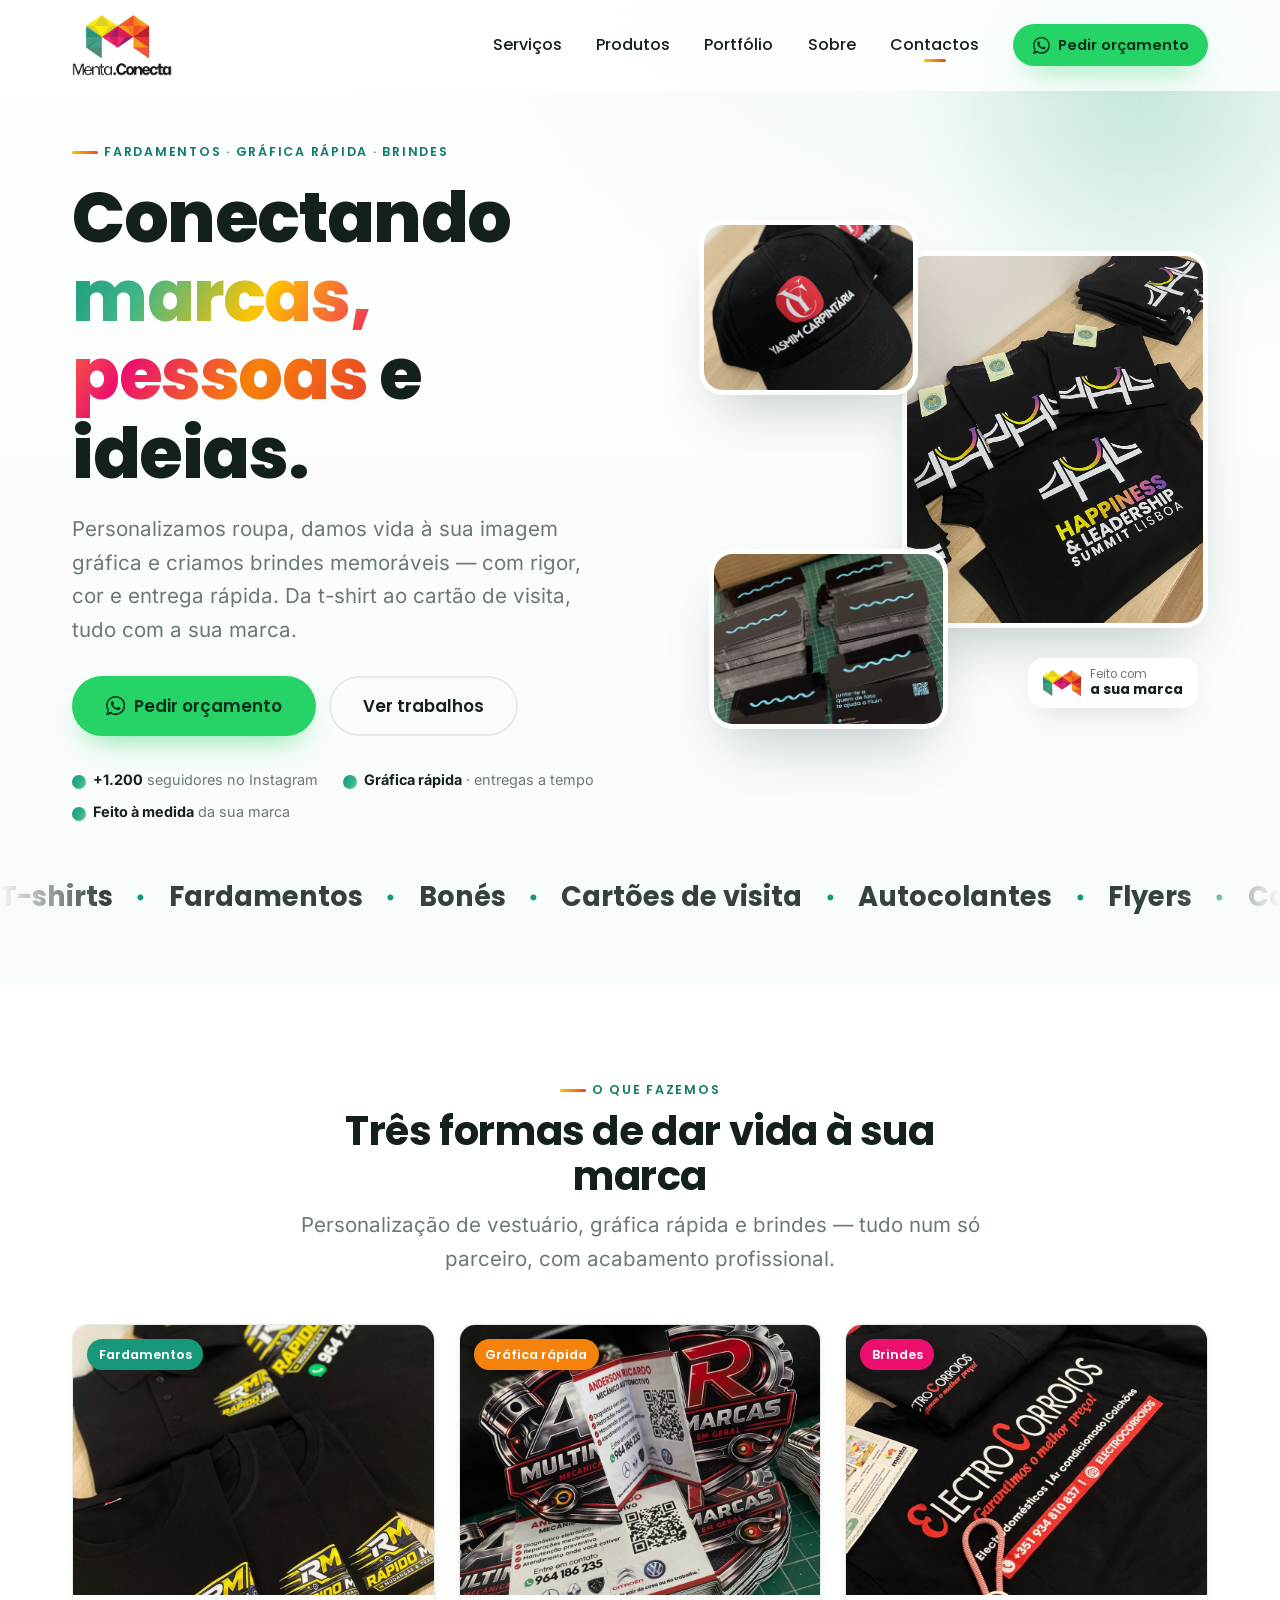
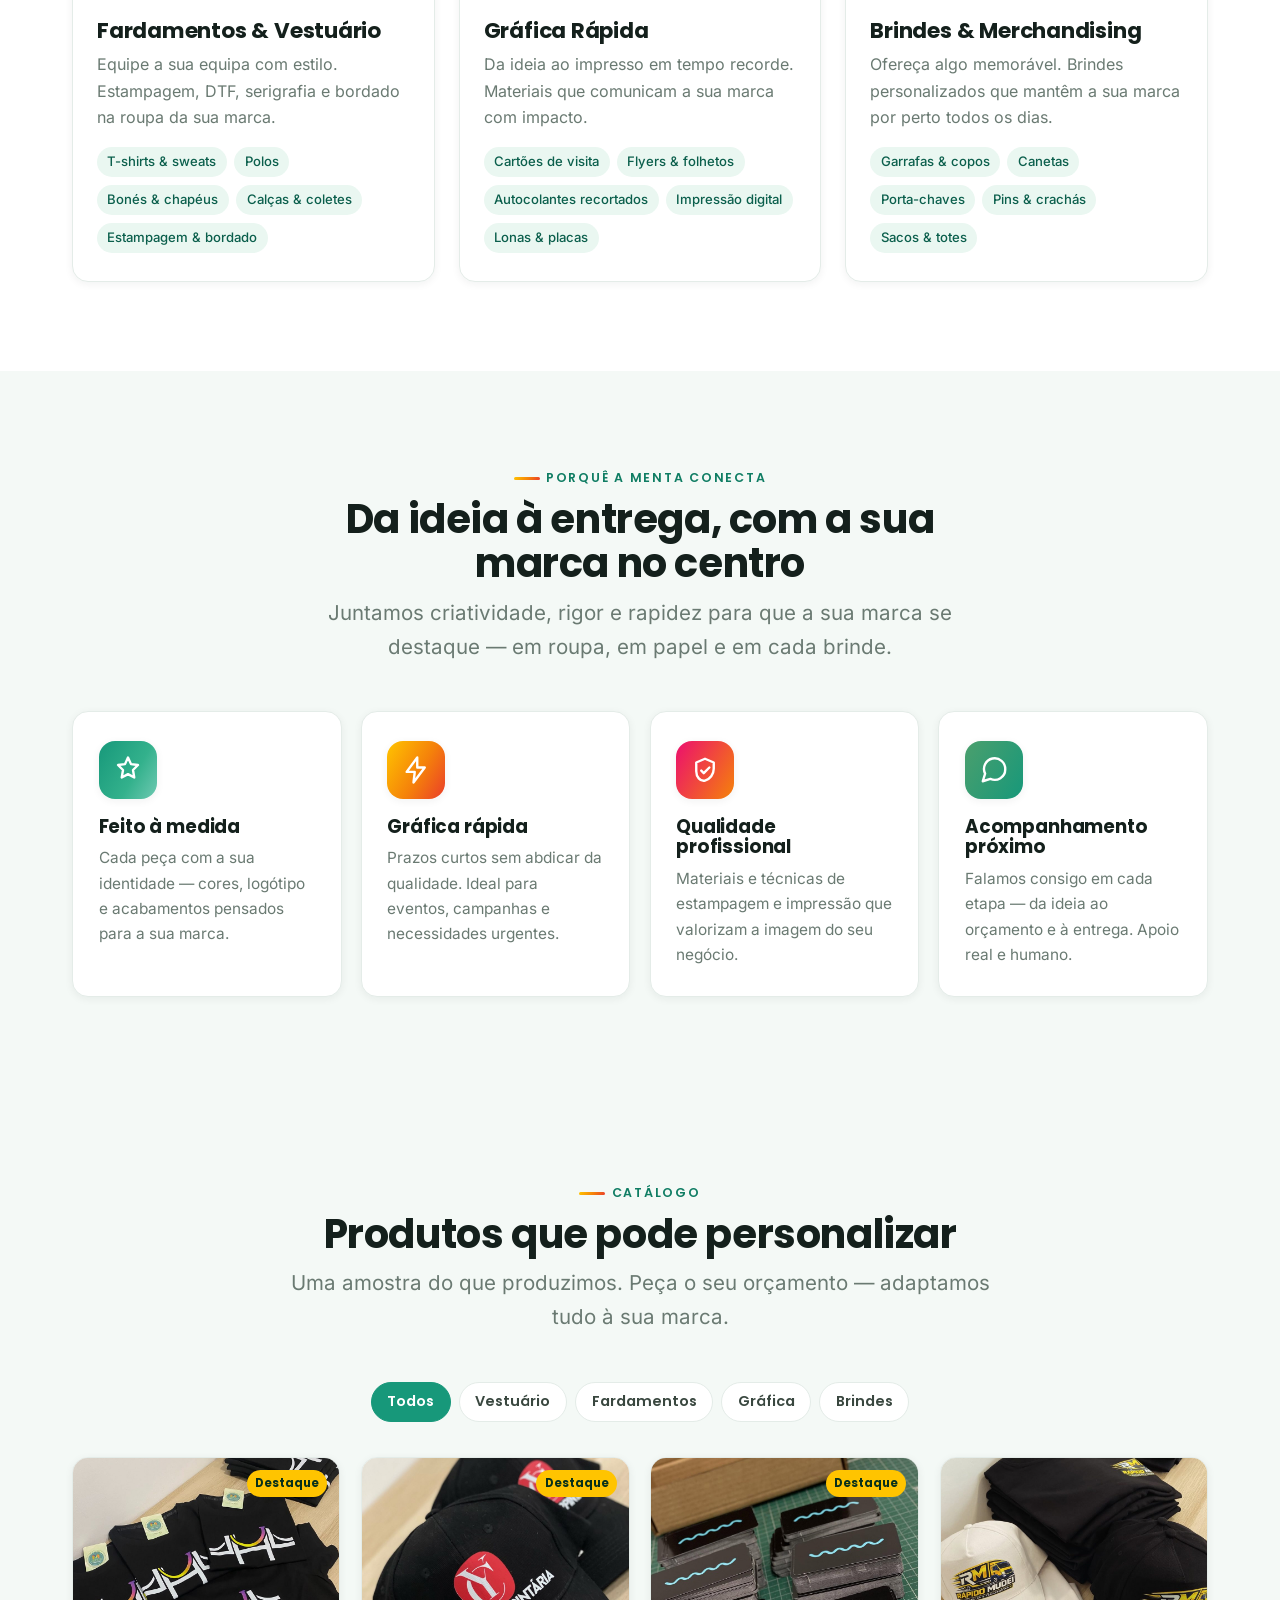
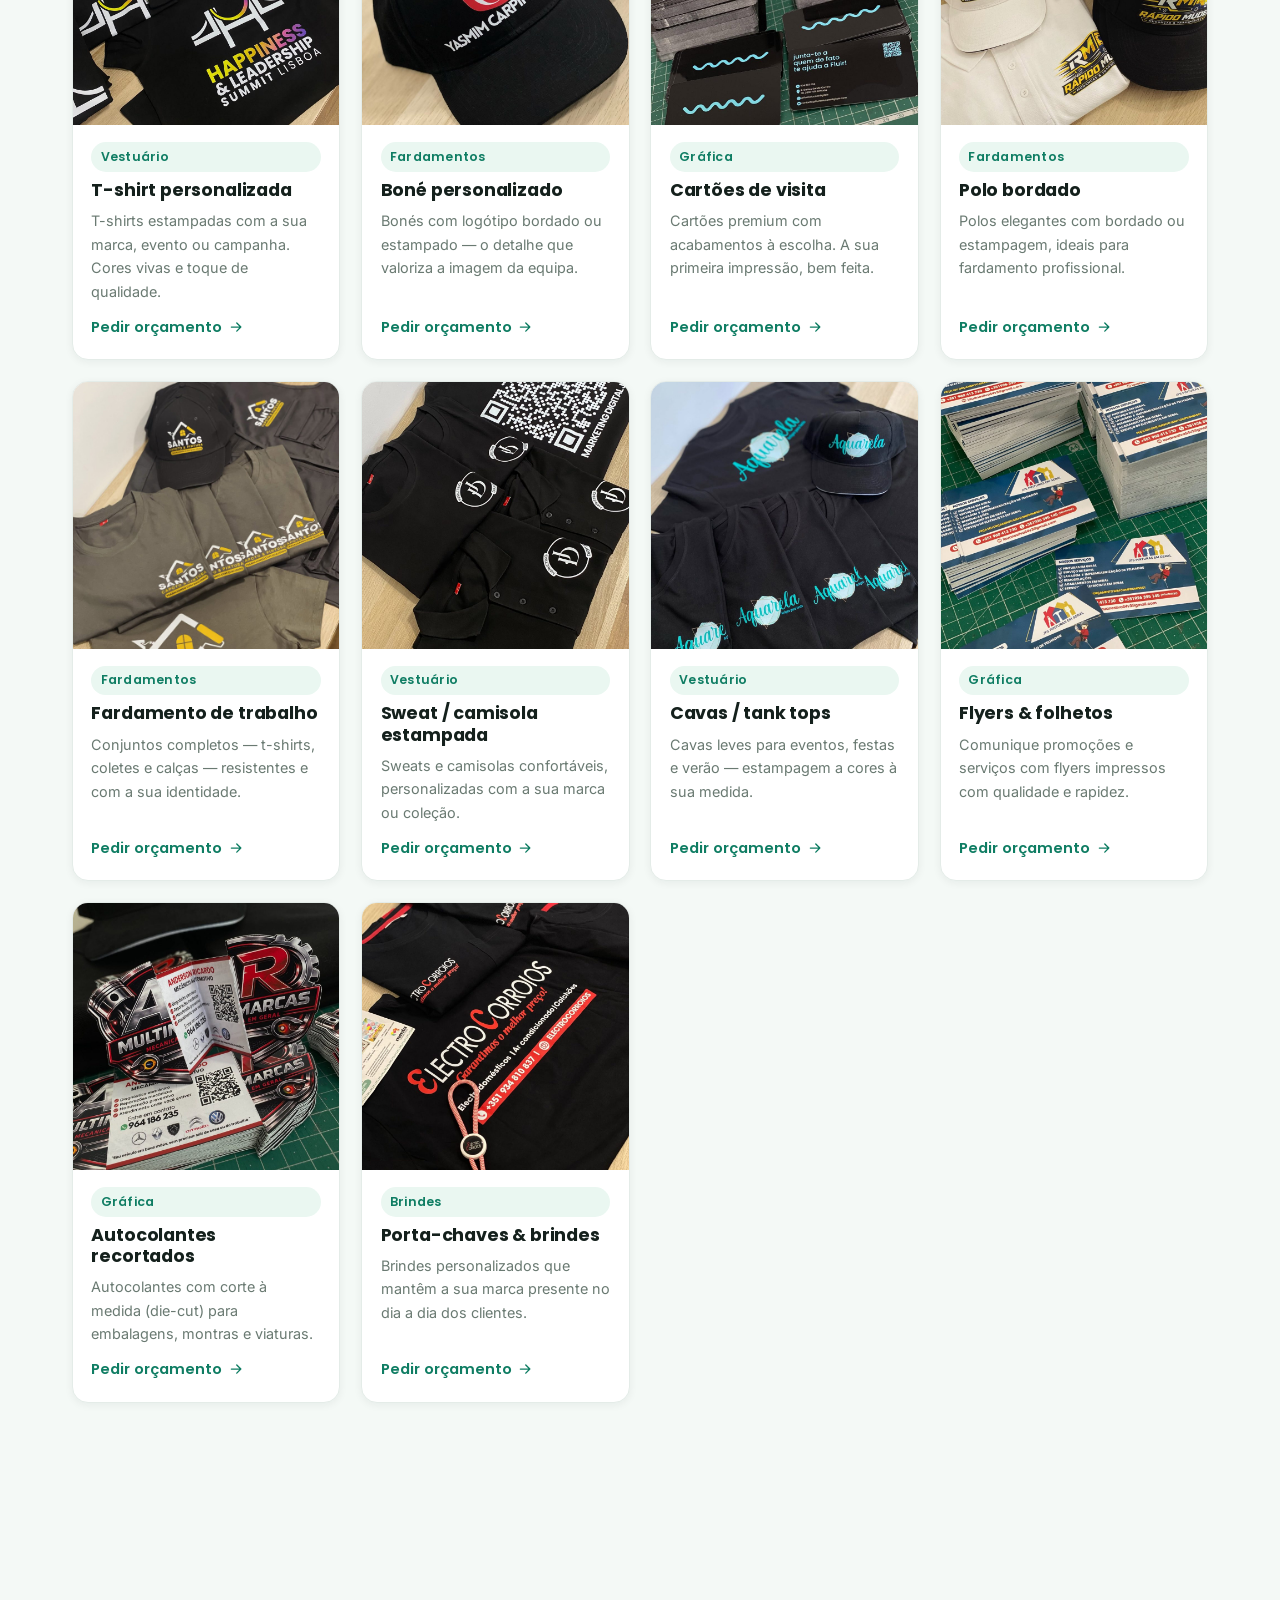
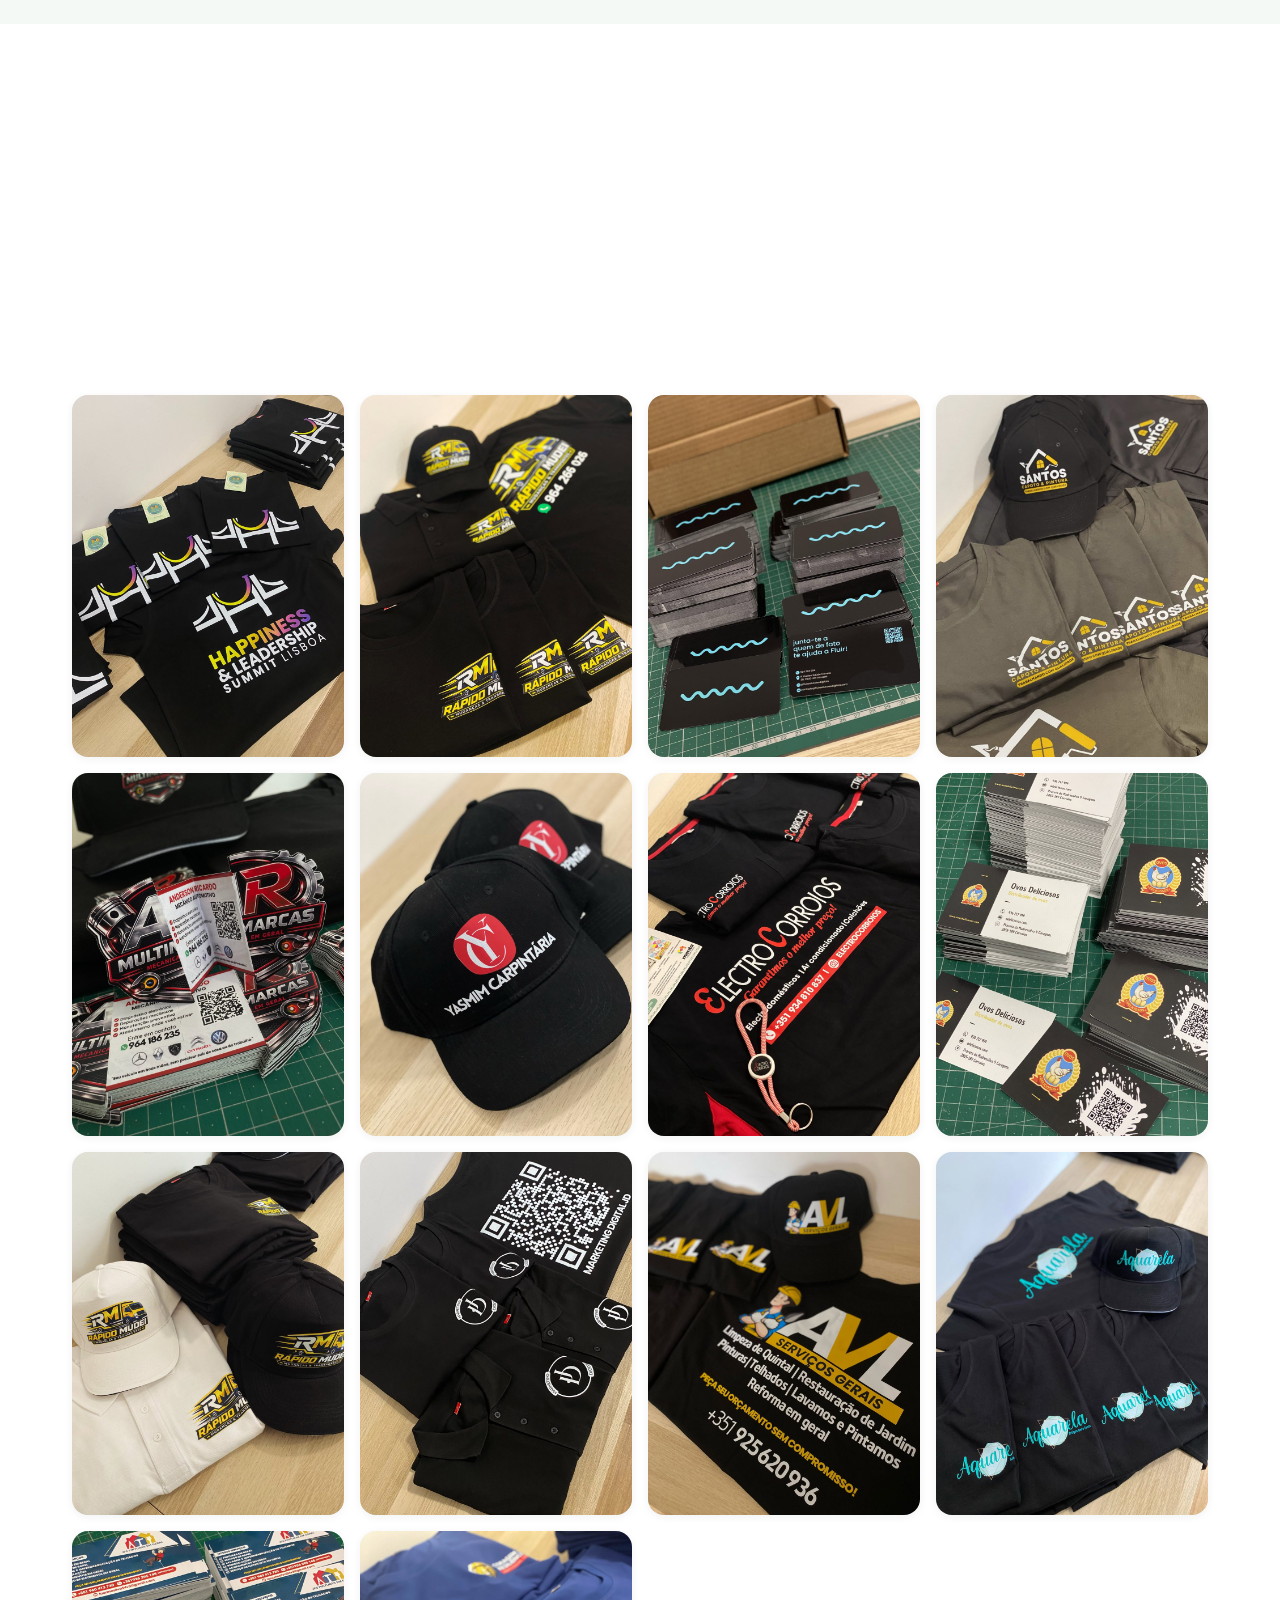
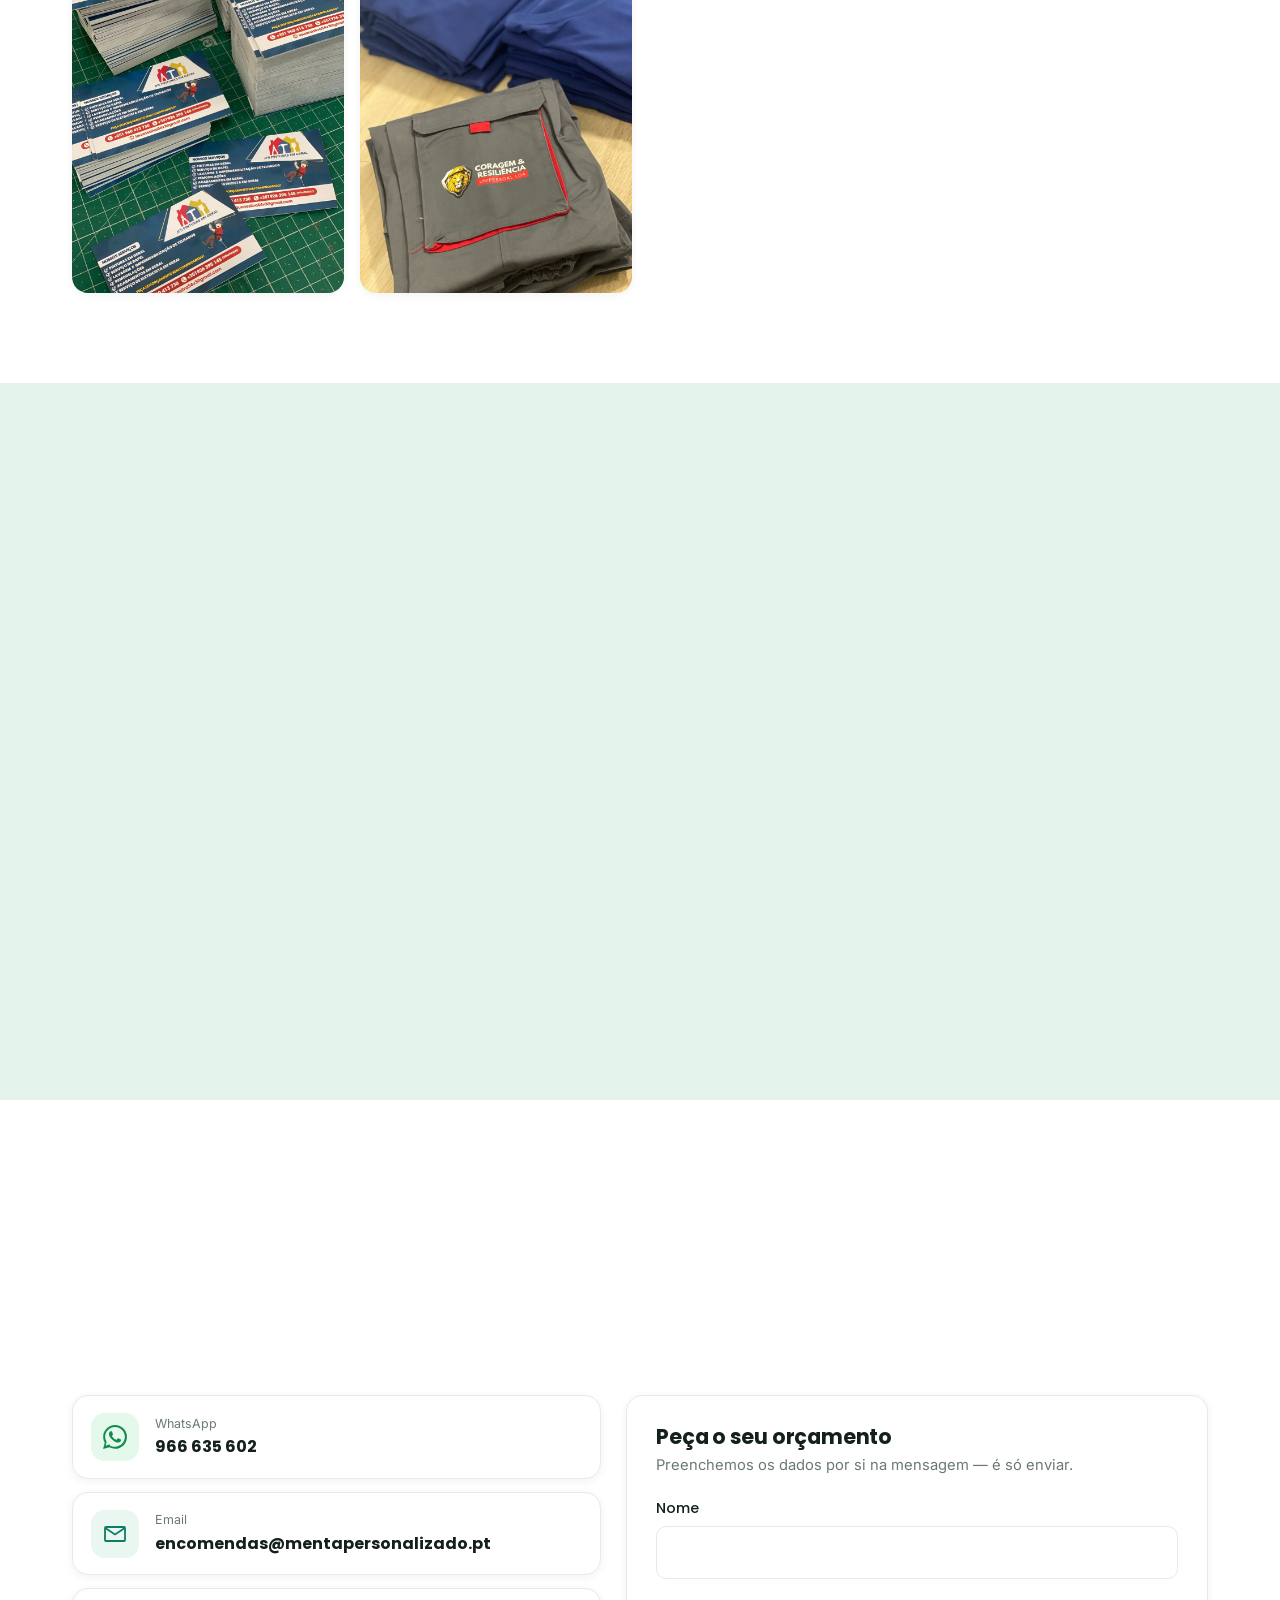
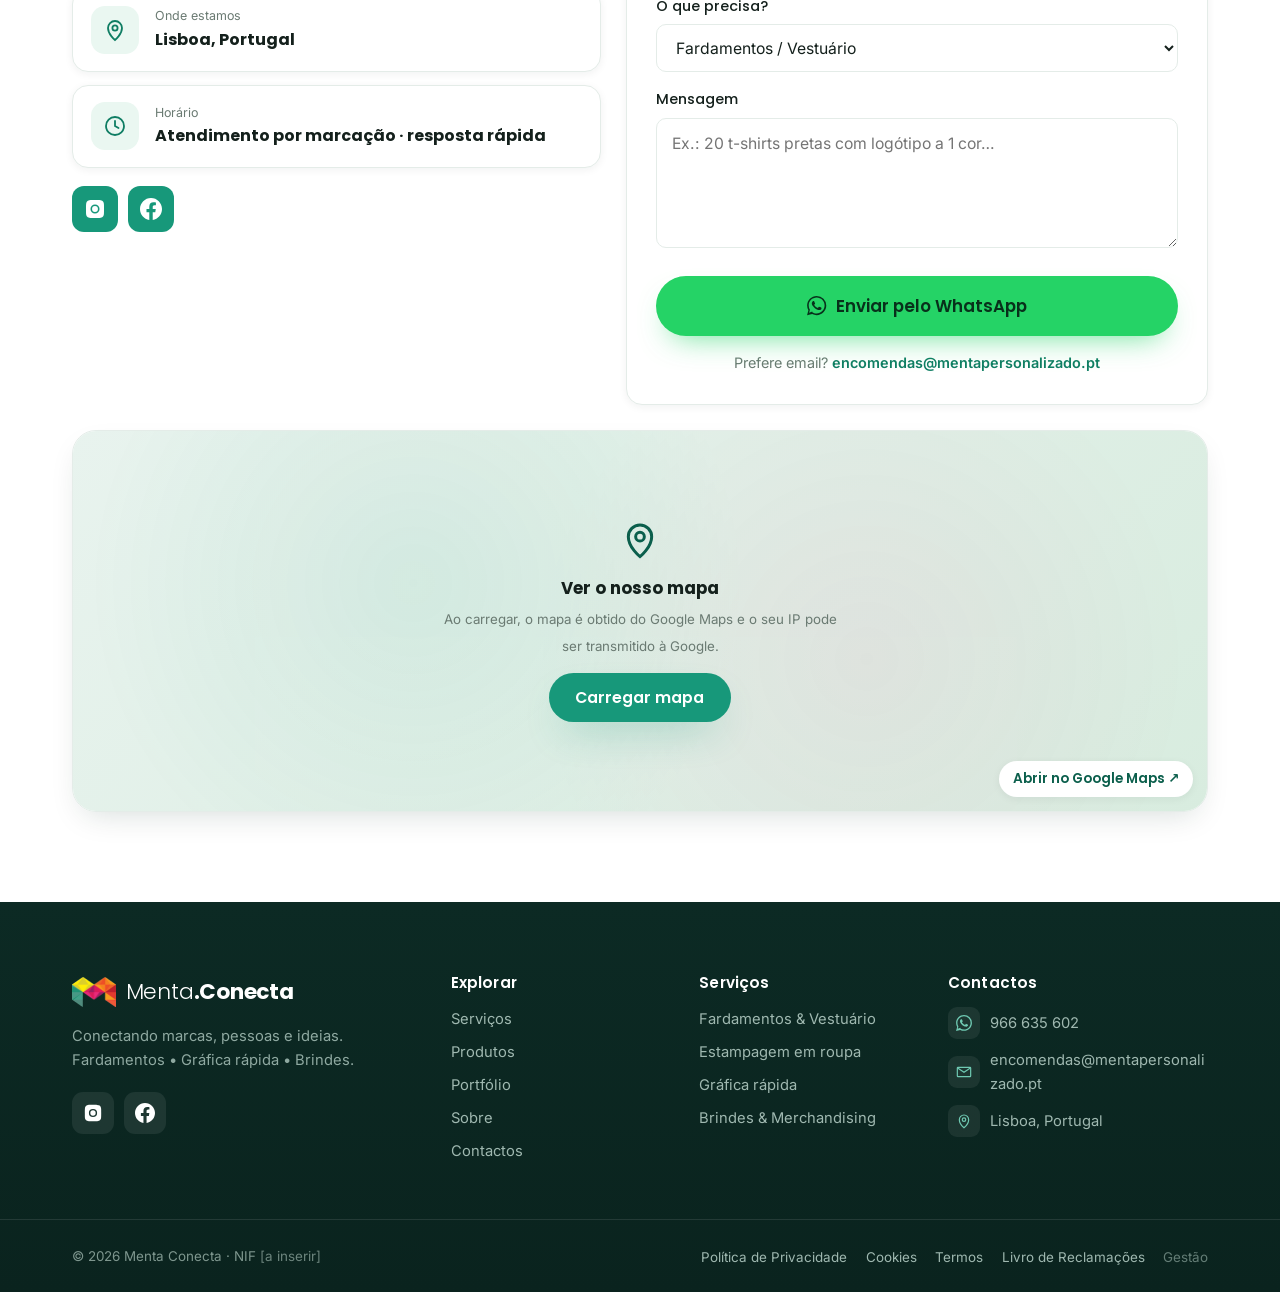
==== commit df87f0e4: "Revisões: navbar, mapa Google, ícones no footer, imagens editáveis - Navbar: alinhar logo ao conteúd" ====
--- a/index.html
+++ b/index.html
@@ -57,7 +57,7 @@
 
   <!-- ===== HEADER / NAVBAR ===== -->
   <header id="site-header" class="site-header" data-header>
-    <div class="container-wide nav">
+    <div class="container nav">
       <a class="nav__brand" href="#inicio" aria-label="Menta Conecta — página inicial">
         <img class="nav__logo" src="assets/img/logo.png" alt="Menta Conecta" width="558" height="346" fetchpriority="high" />
       </a>
@@ -150,22 +150,13 @@
 
         <div class="hero__media" data-reveal>
           <figure class="hero__card hero__card--main">
-            <picture>
-              <source srcset="assets/img/portfolio/work-02.webp" type="image/webp" />
-              <img src="assets/img/portfolio/work-02.jpg" alt="T-shirts personalizadas com estampagem a cores" width="960" height="1280" loading="eager" />
-            </picture>
+            <img data-img="hero-main" src="assets/uploads/work-02.jpg" alt="T-shirts personalizadas com estampagem a cores" width="960" height="1280" loading="eager" />
           </figure>
           <figure class="hero__card hero__card--top">
-            <picture>
-              <source srcset="assets/img/portfolio/work-11.webp" type="image/webp" />
-              <img src="assets/img/portfolio/work-11.jpg" alt="Bonés personalizados" width="960" height="1280" loading="eager" />
-            </picture>
+            <img data-img="hero-top" src="assets/uploads/work-11.jpg" alt="Bonés personalizados" width="960" height="1280" loading="eager" />
           </figure>
           <figure class="hero__card hero__card--bottom">
-            <picture>
-              <source srcset="assets/img/portfolio/work-01.webp" type="image/webp" />
-              <img src="assets/img/portfolio/work-01.jpg" alt="Cartões de visita premium" width="960" height="1280" loading="eager" />
-            </picture>
+            <img data-img="hero-bottom" src="assets/uploads/work-01.jpg" alt="Cartões de visita premium" width="960" height="1280" loading="eager" />
           </figure>
           <div class="hero__badge">
             <img src="assets/img/logo-mark.png" alt="" width="353" height="240" />
@@ -193,10 +184,7 @@
         <div class="pillars">
           <article class="pillar card" data-reveal>
             <div class="pillar__media">
-              <picture>
-                <source srcset="assets/img/portfolio/work-10.webp" type="image/webp" />
-                <img src="assets/img/portfolio/work-10.jpg" alt="Fardamentos personalizados: t-shirts, polos e bonés" width="960" height="1280" loading="lazy" />
-              </picture>
+              <img data-img="servico-fardamentos" src="assets/uploads/work-10.jpg" alt="Fardamentos personalizados: t-shirts, polos e bonés" width="960" height="1280" loading="lazy" />
               <span class="pillar__tag">Fardamentos</span>
             </div>
             <div class="pillar__body">
@@ -211,10 +199,7 @@
 
           <article class="pillar card" data-reveal>
             <div class="pillar__media">
-              <picture>
-                <source srcset="assets/img/portfolio/work-14.webp" type="image/webp" />
-                <img src="assets/img/portfolio/work-14.jpg" alt="Gráfica rápida: autocolantes recortados e cartões" width="960" height="1280" loading="lazy" />
-              </picture>
+              <img data-img="servico-grafica" src="assets/uploads/work-14.jpg" alt="Gráfica rápida: autocolantes recortados e cartões" width="960" height="1280" loading="lazy" />
               <span class="pillar__tag pillar__tag--warm">Gráfica rápida</span>
             </div>
             <div class="pillar__body">
@@ -229,10 +214,7 @@
 
           <article class="pillar card" data-reveal>
             <div class="pillar__media">
-              <picture>
-                <source srcset="assets/img/portfolio/work-09.webp" type="image/webp" />
-                <img src="assets/img/portfolio/work-09.jpg" alt="Brindes personalizados e merchandising" width="960" height="1280" loading="lazy" />
-              </picture>
+              <img data-img="servico-brindes" src="assets/uploads/work-09.jpg" alt="Brindes personalizados e merchandising" width="960" height="1280" loading="lazy" />
               <span class="pillar__tag pillar__tag--pink">Brindes</span>
             </div>
             <div class="pillar__body">
@@ -347,10 +329,7 @@
     <section id="sobre" class="section section--mint about">
       <div class="container about__grid">
         <div class="about__media" data-reveal>
-          <picture>
-            <source srcset="assets/img/portfolio/work-13.webp" type="image/webp" />
-            <img src="assets/img/portfolio/work-13.jpg" alt="Vestuário personalizado pela Menta Conecta" width="960" height="1280" loading="lazy" />
-          </picture>
+          <img data-img="sobre" src="assets/uploads/work-13.jpg" alt="Vestuário personalizado pela Menta Conecta" width="960" height="1280" loading="lazy" />
           <div class="about__badge"><img src="assets/img/logo-mark.png" alt="" width="353" height="240" /></div>
         </div>
         <div class="about__body" data-reveal>
@@ -433,16 +412,16 @@
 
         <div class="contact__map" data-reveal>
           <button type="button" class="map-facade" id="map-facade"
-            data-map-embed="https://www.openstreetmap.org/export/embed.html?bbox=-9.2350%2C38.6910%2C-9.0890%2C38.7960&amp;layer=mapnik&amp;marker=38.7223%2C-9.1393"
+            data-map-embed="https://www.google.com/maps?hl=pt&amp;q=Lisboa%2C%20Portugal&amp;z=12&amp;output=embed"
             data-map-title="Mapa — Menta Conecta (Lisboa)">
             <svg viewBox="0 0 24 24" aria-hidden="true"><path d="M12 22s7-5.6 7-12a7 7 0 10-14 0c0 6.4 7 12 7 12z" fill="none" stroke="currentColor" stroke-width="1.8"/><circle cx="12" cy="10" r="2.6" fill="none" stroke="currentColor" stroke-width="1.8"/></svg>
             <span class="map-facade__txt">
               <strong>Ver o nosso mapa</strong>
-              <small>Ao carregar, o mapa é obtido do OpenStreetMap e o seu IP pode ser-lhe transmitido.</small>
+              <small>Ao carregar, o mapa é obtido do Google Maps e o seu IP pode ser transmitido à Google.</small>
             </span>
             <span class="btn btn--primary">Carregar mapa</span>
           </button>
-          <a class="contact__map-link" href="https://www.openstreetmap.org/?mlat=38.7223&amp;mlon=-9.1393#map=13/38.7223/-9.1393" target="_blank" rel="noopener">Abrir no OpenStreetMap ↗</a>
+          <a class="contact__map-link" href="https://www.google.com/maps/search/?api=1&amp;query=Lisboa%2C%20Portugal" target="_blank" rel="noopener">Abrir no Google Maps ↗</a>
         </div>
       </div>
     </section>
@@ -485,12 +464,21 @@
         </ul>
       </nav>
 
-      <div class="footer__col">
+      <div class="footer__col footer__col--contact">
         <h3>Contactos</h3>
-        <ul>
-          <li><a href="https://wa.me/351966635602" target="_blank" rel="noopener">WhatsApp: 966 635 602</a></li>
-          <li><a href="mailto:encomendas@mentapersonalizado.pt">encomendas@mentapersonalizado.pt</a></li>
-          <li>Lisboa, Portugal</li>
+        <ul class="footer__contact">
+          <li>
+            <span class="footer__cic" aria-hidden="true"><svg viewBox="0 0 24 24"><path d="M.057 24l1.687-6.163a11.867 11.867 0 01-1.587-5.945C.16 5.335 5.495 0 12.05 0a11.82 11.82 0 018.413 3.488 11.824 11.824 0 013.48 8.414c-.003 6.557-5.338 11.892-11.893 11.892a11.9 11.9 0 01-5.688-1.448L.057 24zM6.597 20.13c1.676.995 3.276 1.591 5.392 1.592 5.448 0 9.886-4.434 9.889-9.885.002-5.462-4.415-9.89-9.881-9.892-5.452 0-9.887 4.434-9.889 9.884a9.87 9.87 0 001.512 5.26l-.999 3.648 3.985-1.607zm11.387-5.464c-.074-.124-.272-.198-.57-.347-.297-.149-1.758-.868-2.031-.967-.272-.099-.47-.149-.669.149-.198.297-.767.967-.94 1.165-.173.198-.347.223-.644.074-.297-.149-1.255-.462-2.39-1.475-.883-.788-1.48-1.761-1.653-2.059-.173-.297-.018-.458.13-.606.134-.133.297-.347.446-.521.151-.172.2-.296.3-.495.099-.198.05-.372-.025-.521-.075-.148-.669-1.611-.916-2.206-.242-.579-.487-.501-.669-.51l-.57-.01c-.198 0-.52.074-.792.372-.272.297-1.04 1.016-1.04 2.479 0 1.462 1.065 2.875 1.213 3.074.149.198 2.095 3.2 5.076 4.487.71.306 1.263.489 1.694.626.712.226 1.36.194 1.872.118.571-.085 1.758-.719 2.006-1.413.248-.695.248-1.29.173-1.414z"/></svg></span>
+            <a href="https://wa.me/351966635602" target="_blank" rel="noopener">966 635 602</a>
+          </li>
+          <li>
+            <span class="footer__cic" aria-hidden="true"><svg viewBox="0 0 24 24"><path d="M3 5h18a1 1 0 011 1v12a1 1 0 01-1 1H3a1 1 0 01-1-1V6a1 1 0 011-1z" fill="none" stroke="currentColor" stroke-width="1.8"/><path d="M3 6.5l9 6 9-6" fill="none" stroke="currentColor" stroke-width="1.8" stroke-linecap="round"/></svg></span>
+            <a href="mailto:encomendas@mentapersonalizado.pt">encomendas@mentapersonalizado.pt</a>
+          </li>
+          <li>
+            <span class="footer__cic" aria-hidden="true"><svg viewBox="0 0 24 24"><path d="M12 22s7-5.6 7-12a7 7 0 10-14 0c0 6.4 7 12 7 12z" fill="none" stroke="currentColor" stroke-width="1.8"/><circle cx="12" cy="10" r="2.6" fill="none" stroke="currentColor" stroke-width="1.8"/></svg></span>
+            <span>Lisboa, Portugal</span>
+          </li>
         </ul>
       </div>
     </div>
--- a/assets/css/styles.css
+++ b/assets/css/styles.css
@@ -28,6 +28,7 @@
 }
 .site-header.is-scrolled .nav__logo{height:44px}
 
+.nav__primary{margin-left:auto}            /* agrupa as tabs à direita, junto ao botão */
 .nav__primary ul{display:flex;align-items:center;gap:.35rem}
 .nav__links a{
   display:inline-block;font-family:var(--font-brand);font-weight:500;
@@ -282,8 +283,7 @@
 /* ---------------- SOBRE ---------------- */
 .about__grid{display:grid;grid-template-columns:.9fr 1.1fr;gap:clamp(2rem,5vw,4rem);align-items:center}
 .about__media{position:relative}
-.about__media picture{display:block;border-radius:var(--radius-lg);overflow:hidden;box-shadow:var(--shadow-lg);aspect-ratio:4/4.4}
-.about__media img{width:100%;height:100%;object-fit:cover}
+.about__media>img{display:block;width:100%;aspect-ratio:4/4.4;object-fit:cover;border-radius:var(--radius-lg);box-shadow:var(--shadow-lg)}
 .about__badge{position:absolute;right:-14px;bottom:-14px;background:#fff;border-radius:var(--radius);padding:.7rem .8rem;box-shadow:var(--shadow)}
 .about__badge img{width:52px;height:auto}
 .about__body p{color:var(--body);margin-bottom:1rem}
@@ -352,6 +352,12 @@
 .footer__col a{color:#9FB8B0;font-size:.92rem;transition:color var(--t-fast)}
 .footer__col a:hover{color:var(--menta-300)}
 .footer__col li{color:#9FB8B0;font-size:.92rem}
+/* Contactos com ícones */
+.footer__contact li{display:flex;align-items:center;gap:.65rem}
+.footer__cic{display:inline-flex;align-items:center;justify-content:center;width:32px;height:32px;flex:none;
+  border-radius:9px;background:rgba(255,255,255,.07);color:var(--menta-300)}
+.footer__cic svg{width:16px;height:16px;fill:currentColor}
+.footer__contact a{word-break:break-word}
 .footer__bottom{position:relative;z-index:1;margin-top:clamp(2.5rem,5vw,3.5rem);border-top:1px solid rgba(255,255,255,.1)}
 .footer__bottom-inner{display:flex;flex-wrap:wrap;align-items:center;justify-content:space-between;gap:.8rem 1.4rem;padding-block:1.4rem}
 .footer__legal-id{font-size:.84rem;color:#7E968E}
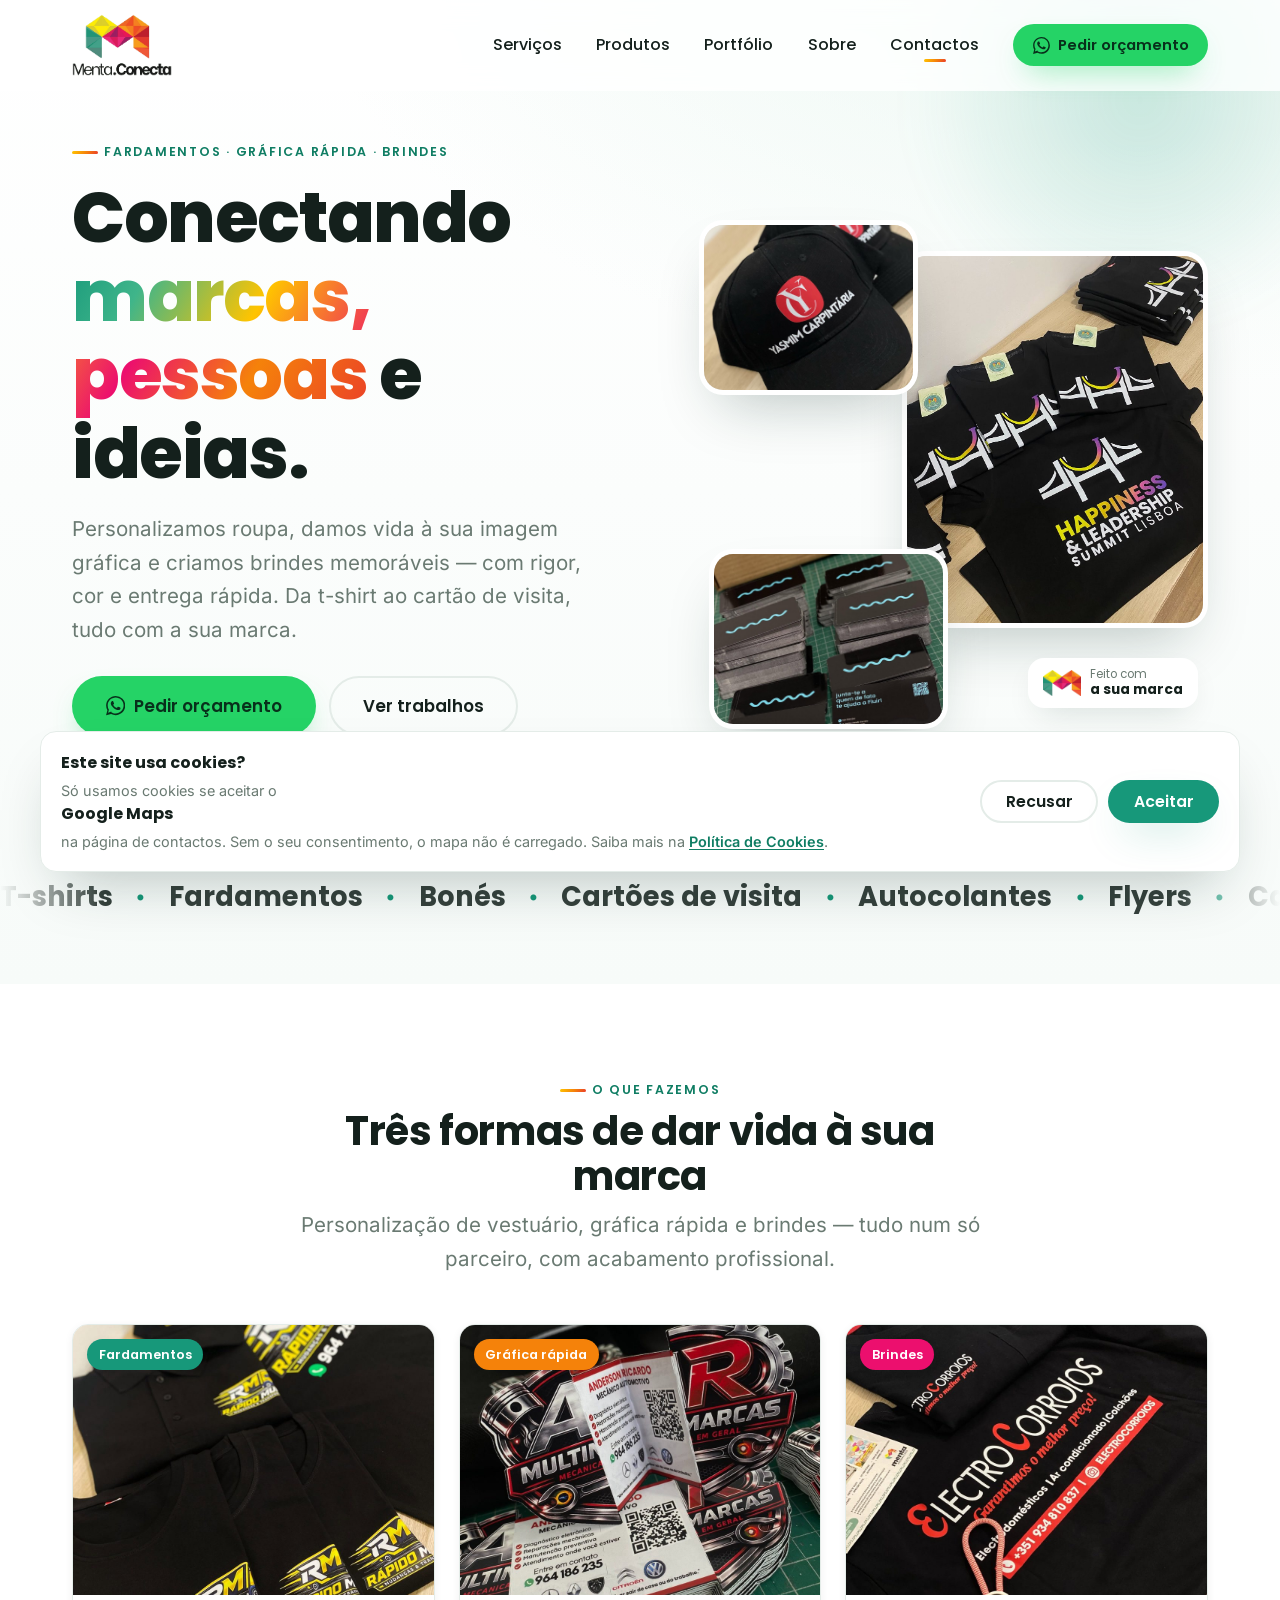
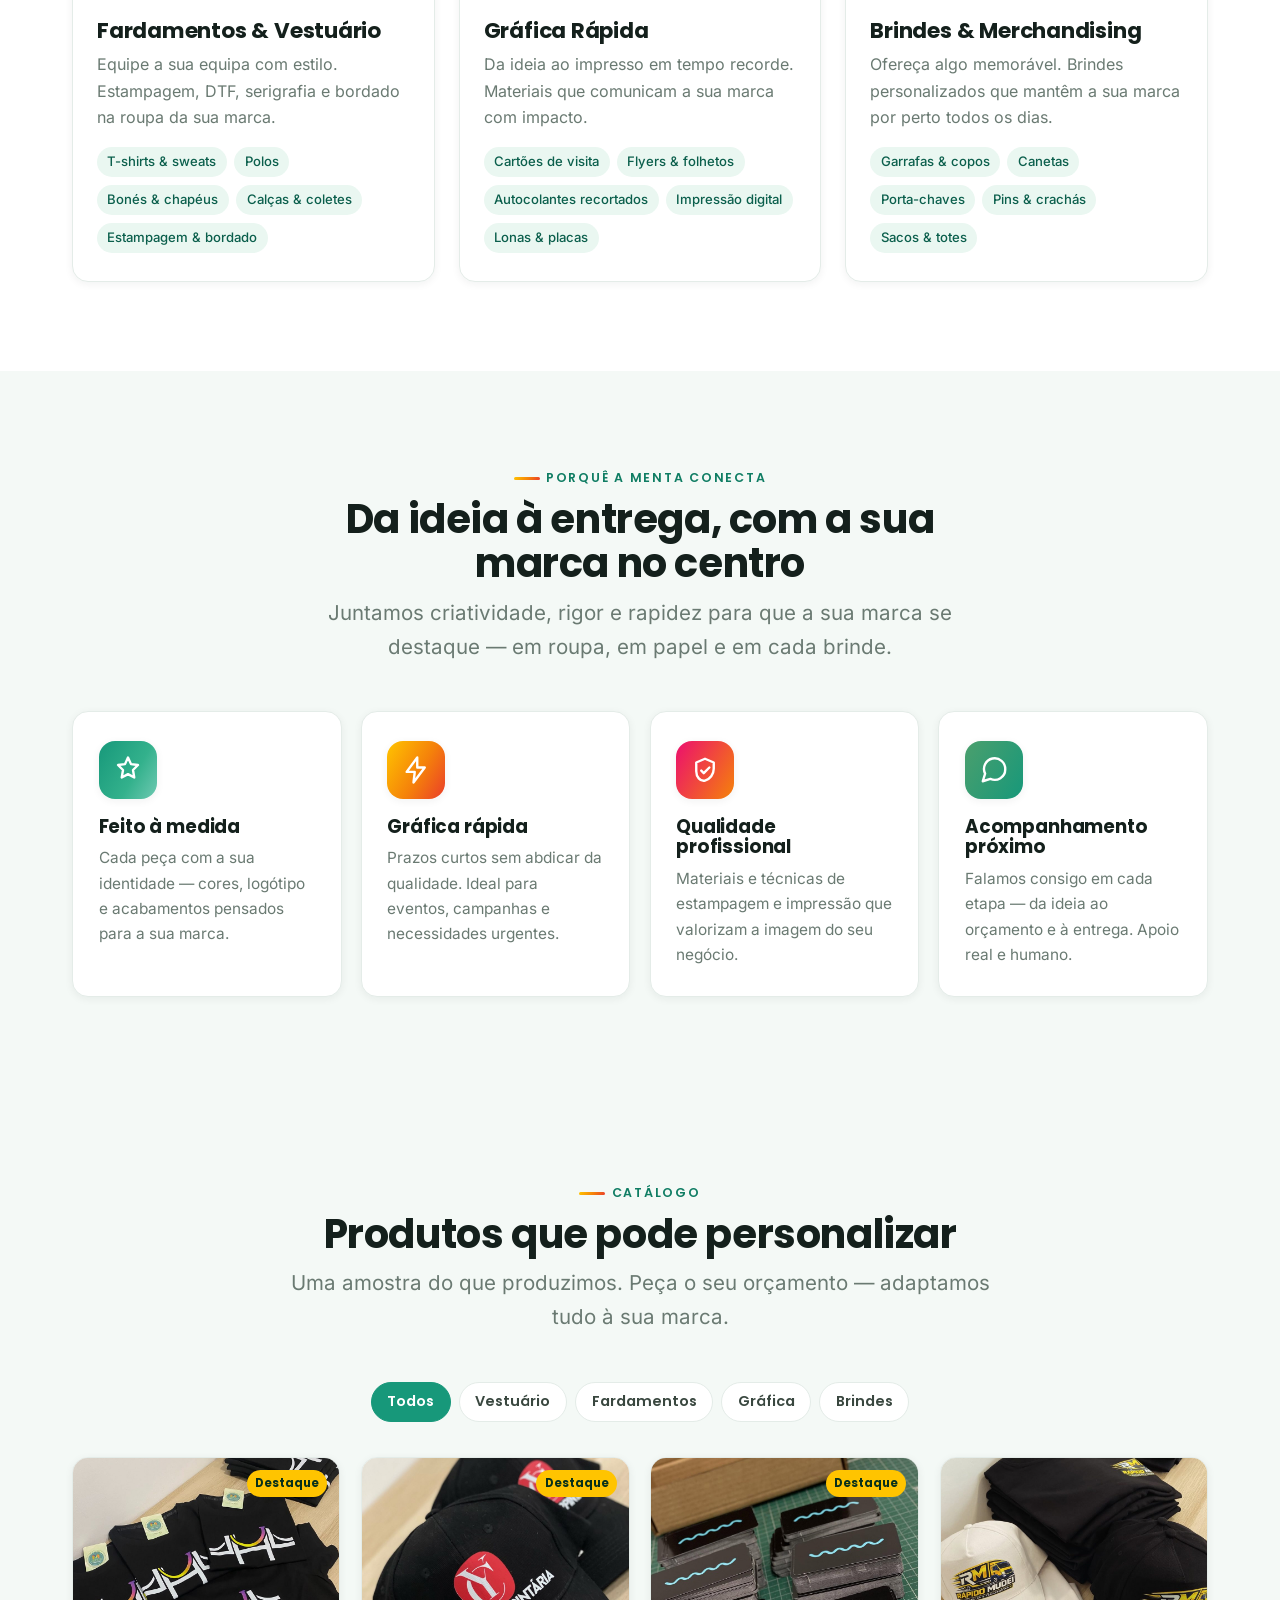
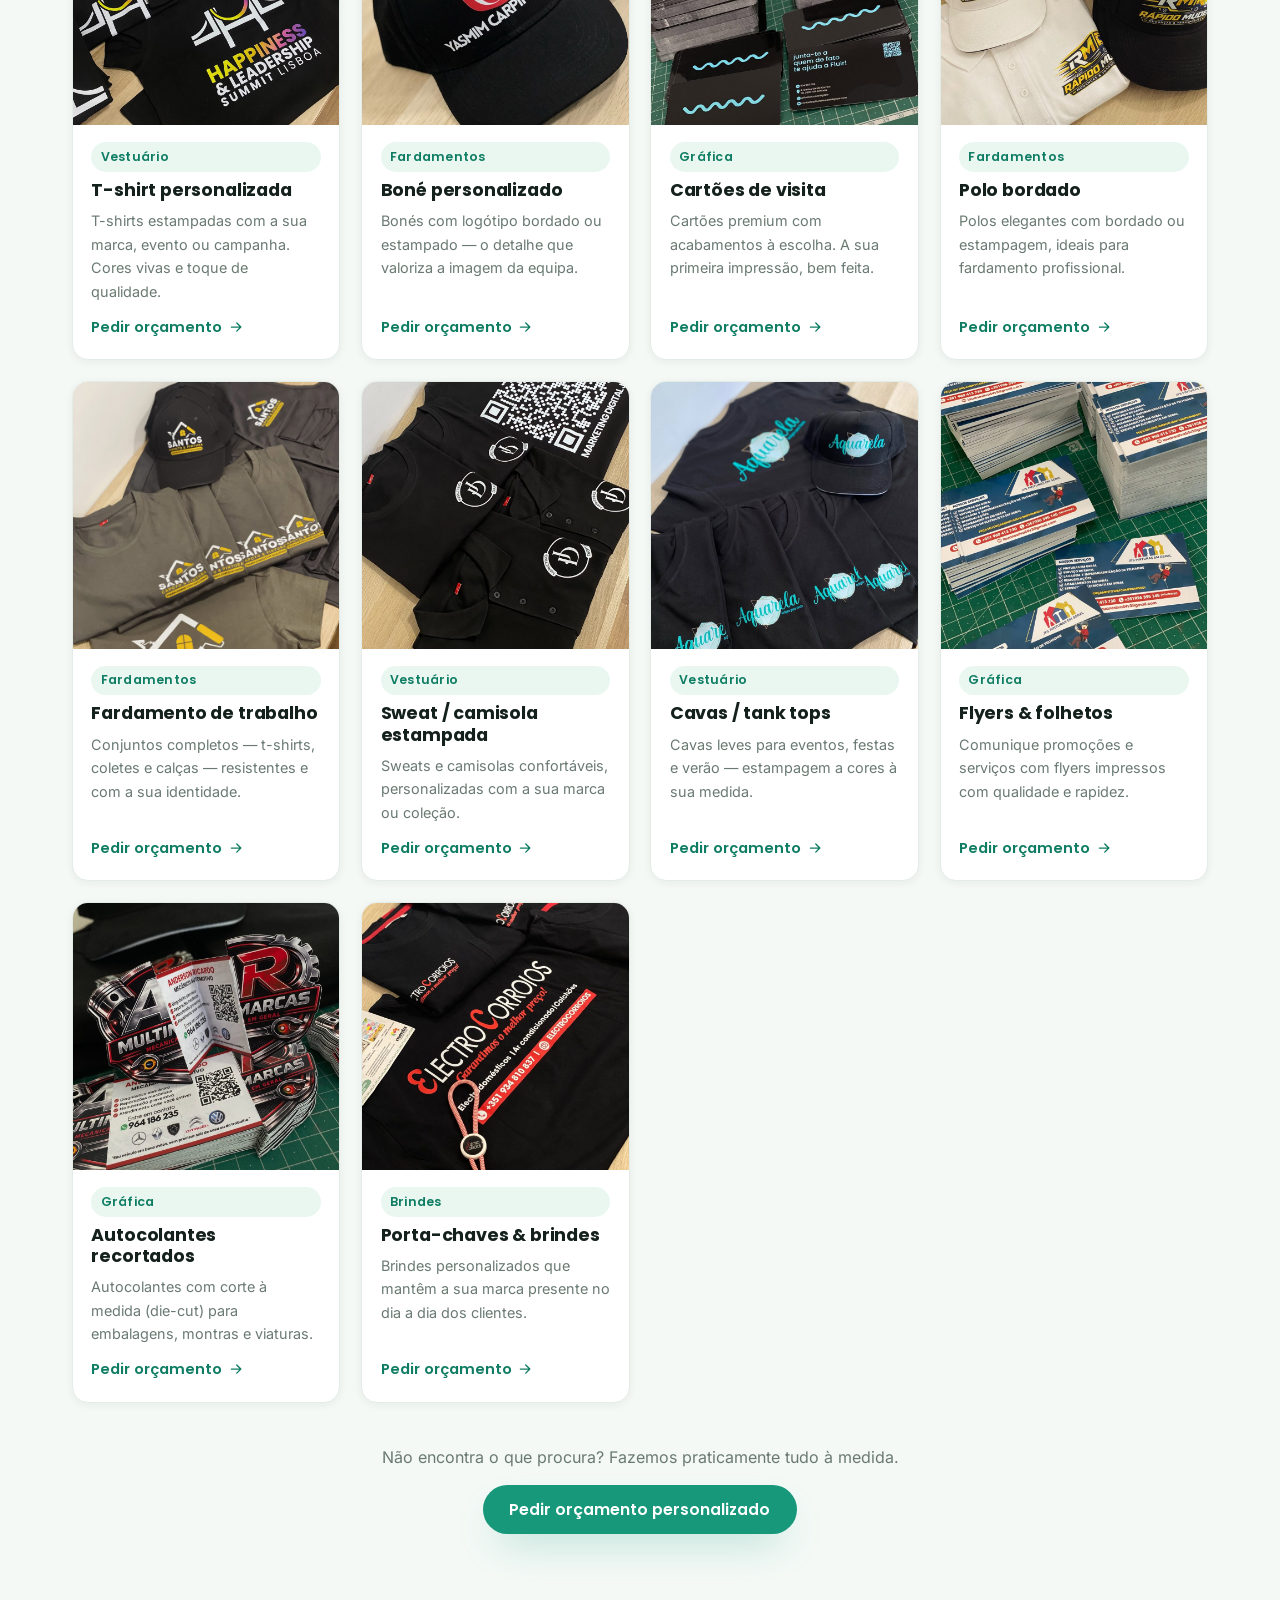
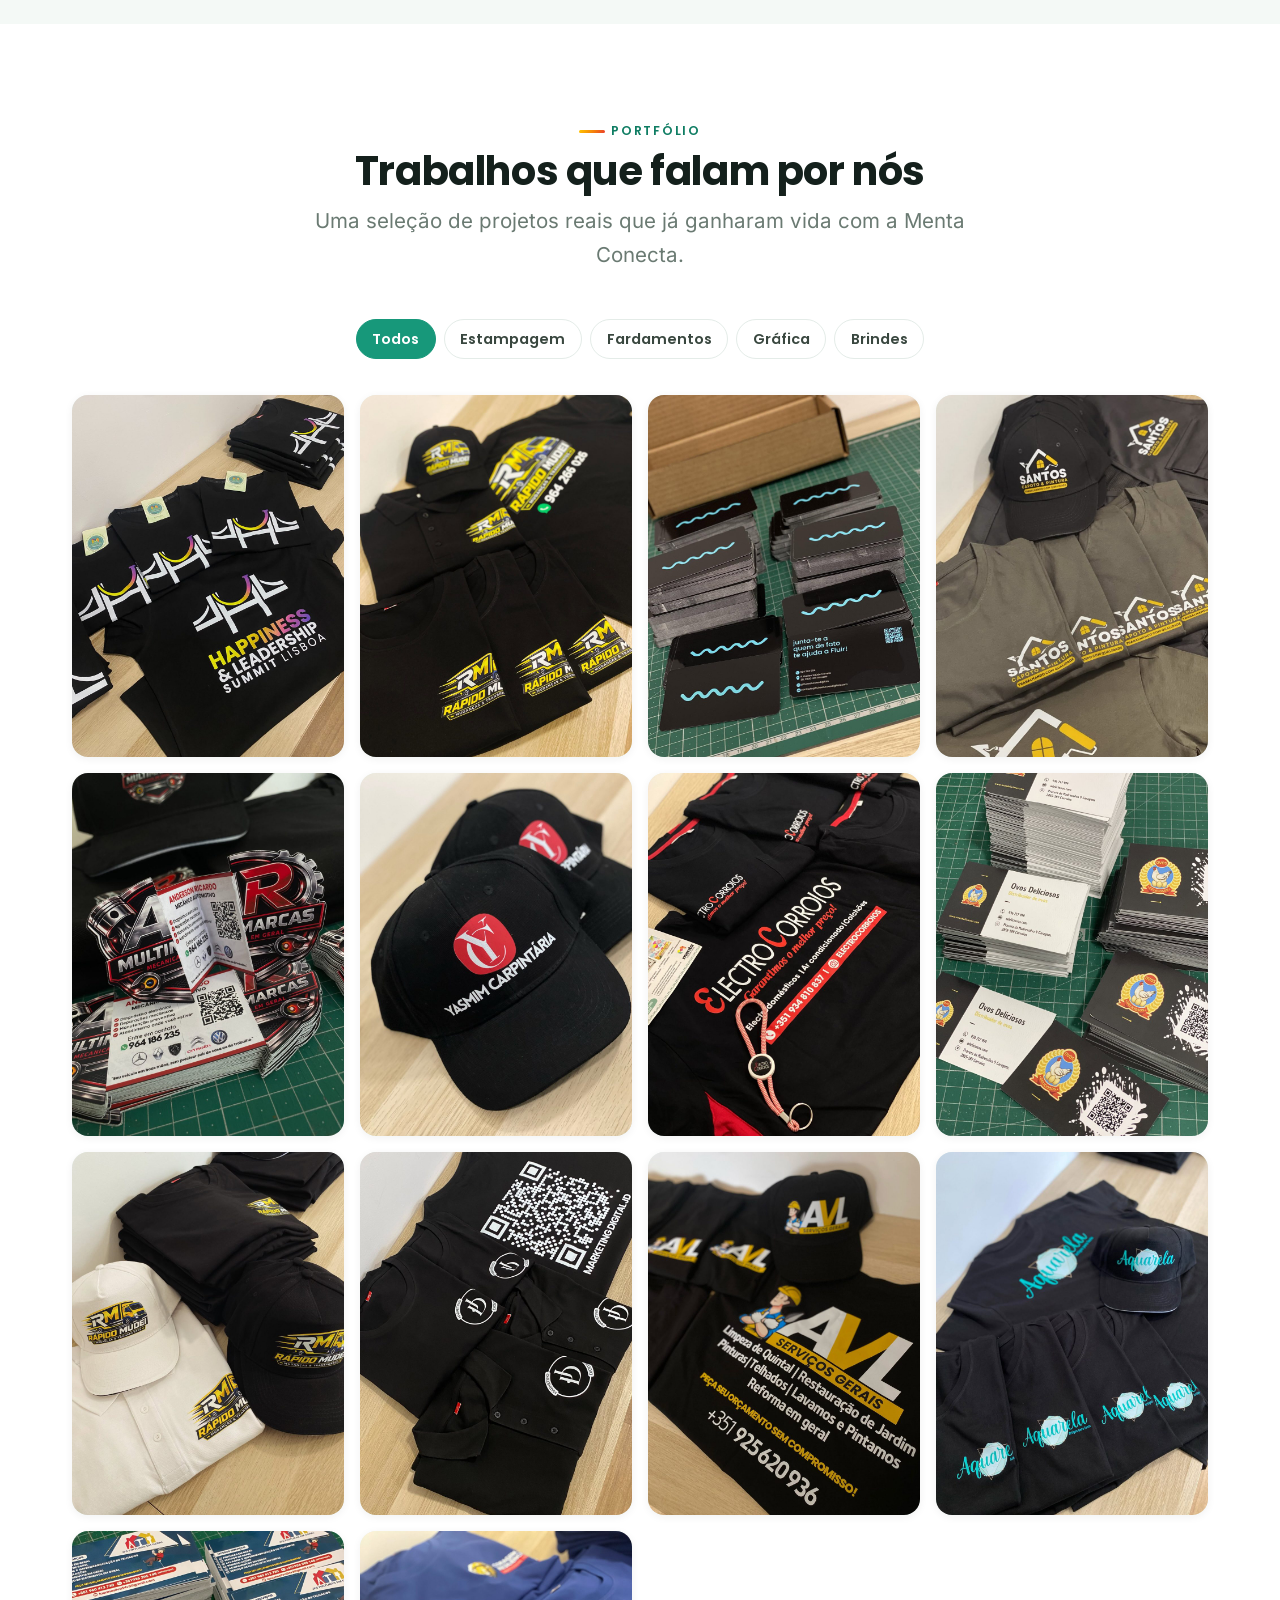
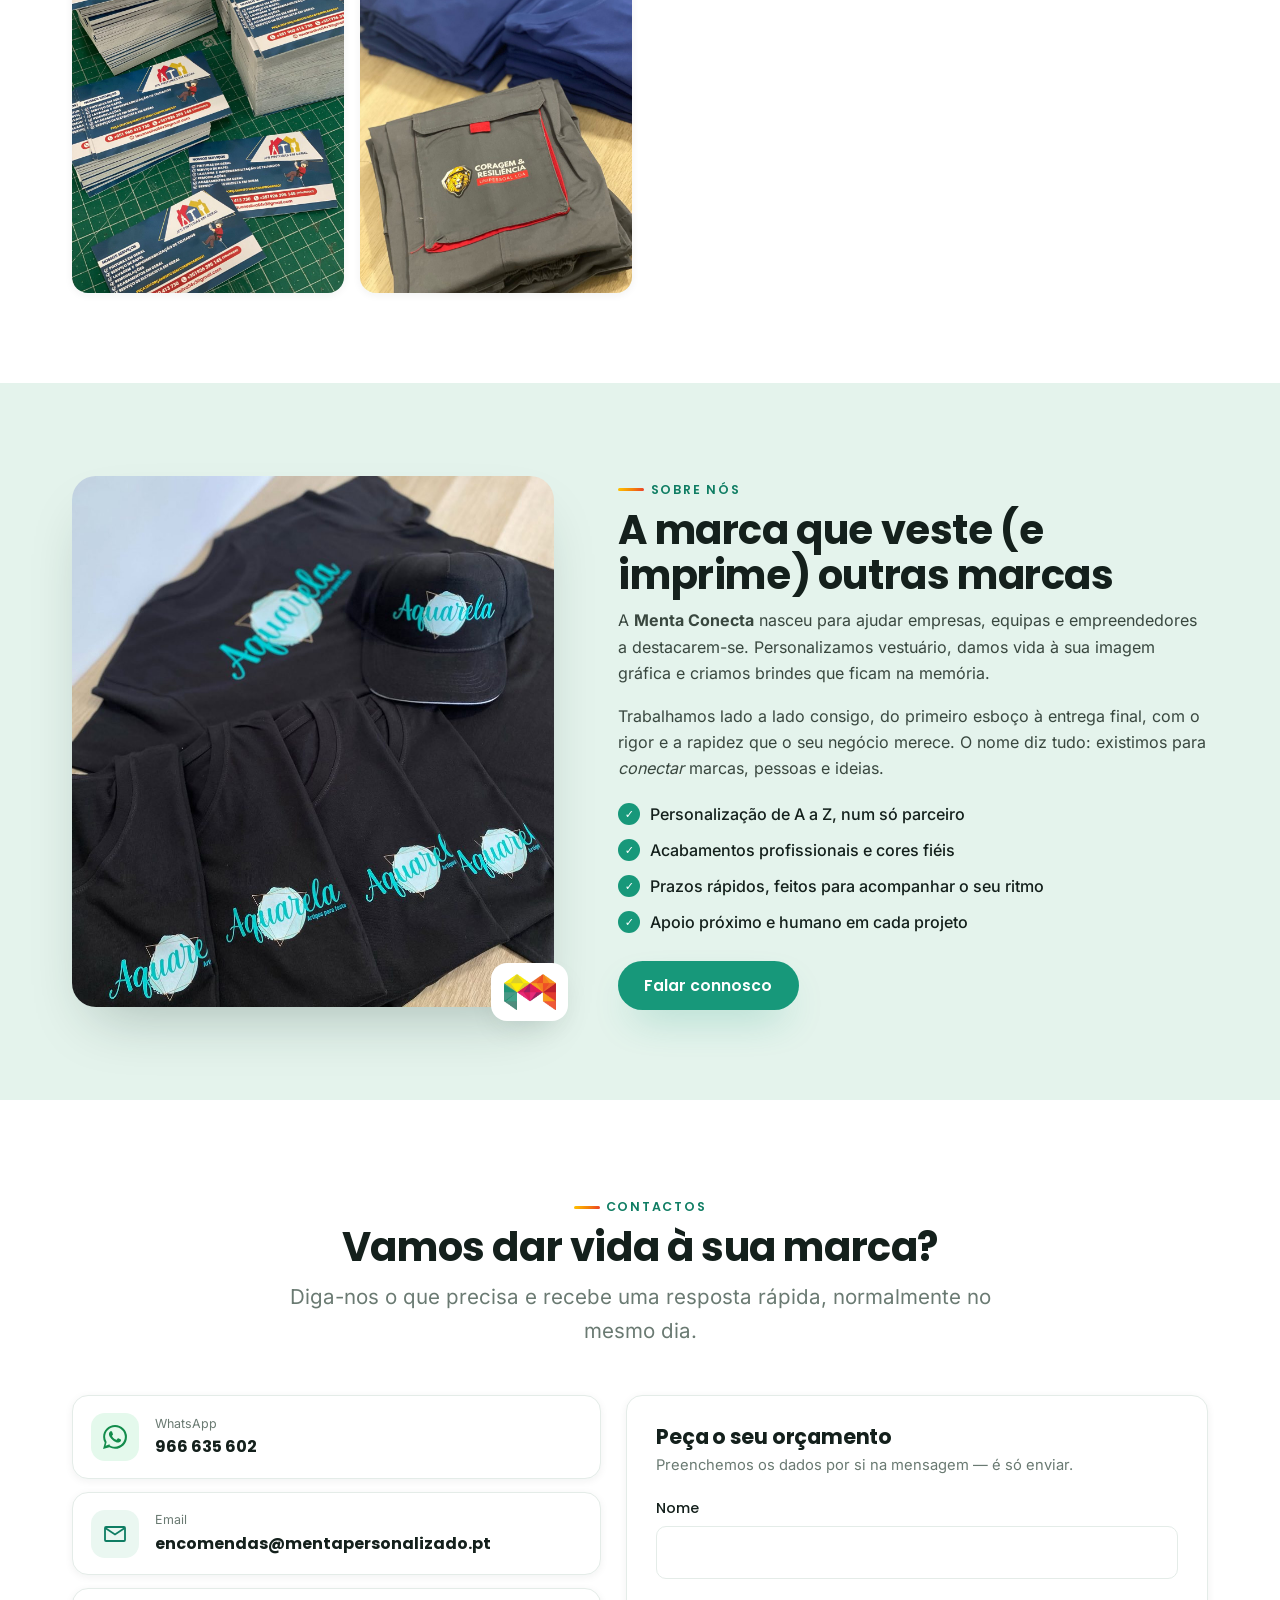
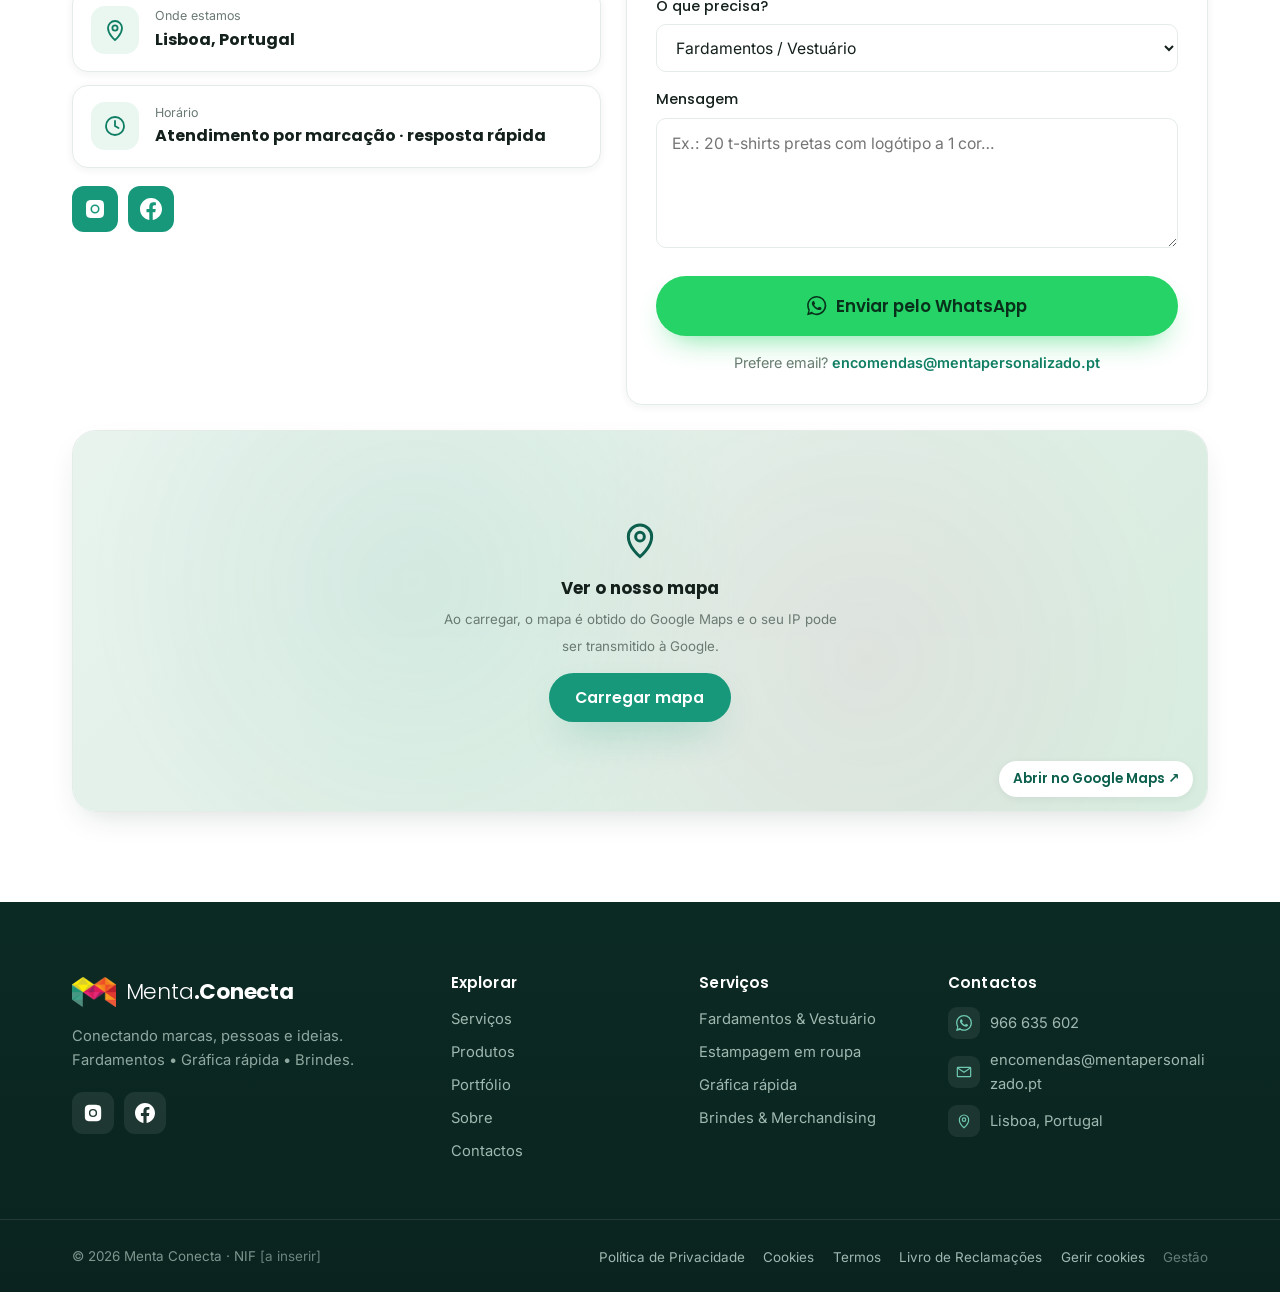
==== commit 74eed702: "Banner de cookies (consentimento) + imagem de partilha (Open Graph) - Banner de cookies Aceitar/Recu" ====
--- a/index.html
+++ b/index.html
@@ -9,14 +9,23 @@
   <meta name="theme-color" content="#17987A" />
   <link rel="canonical" href="https://renatovalente5.github.io/MentaConecta/" />
 
-  <!-- Open Graph / Redes sociais -->
+  <!-- Open Graph / Redes sociais (URLs absolutos — obrigatório p/ WhatsApp, Facebook, etc.) -->
   <meta property="og:type" content="website" />
   <meta property="og:site_name" content="Menta Conecta" />
   <meta property="og:title" content="Menta Conecta · Fardamentos, Gráfica Rápida e Brindes" />
   <meta property="og:description" content="Conectando marcas, pessoas e ideias. Fardamentos, estampagem, gráfica rápida e brindes personalizados." />
-  <meta property="og:image" content="assets/img/og-image.jpg" />
+  <meta property="og:url" content="https://renatovalente5.github.io/MentaConecta/" />
+  <meta property="og:image" content="https://renatovalente5.github.io/MentaConecta/assets/img/og-image.jpg" />
+  <meta property="og:image:secure_url" content="https://renatovalente5.github.io/MentaConecta/assets/img/og-image.jpg" />
+  <meta property="og:image:type" content="image/jpeg" />
+  <meta property="og:image:width" content="1200" />
+  <meta property="og:image:height" content="630" />
+  <meta property="og:image:alt" content="Menta Conecta — logótipo" />
   <meta property="og:locale" content="pt_PT" />
   <meta name="twitter:card" content="summary_large_image" />
+  <meta name="twitter:title" content="Menta Conecta · Fardamentos, Gráfica Rápida e Brindes" />
+  <meta name="twitter:description" content="Conectando marcas, pessoas e ideias. Fardamentos, estampagem, gráfica rápida e brindes personalizados." />
+  <meta name="twitter:image" content="https://renatovalente5.github.io/MentaConecta/assets/img/og-image.jpg" />
 
   <!-- Favicons -->
   <link rel="icon" href="assets/img/favicon.ico" sizes="any" />
@@ -491,11 +500,26 @@
           <li><a href="legal/cookies.html">Cookies</a></li>
           <li><a href="legal/termos.html">Termos</a></li>
           <li><a href="https://www.livroreclamacoes.pt/inicio" target="_blank" rel="noopener">Livro de Reclamações</a></li>
+          <li><a href="#" data-cookie-manage>Gerir cookies</a></li>
           <li><a href="admin/" class="footer__admin">Gestão</a></li>
         </ul>
       </div>
     </div>
   </footer>
+
+  <!-- ===== BANNER DE COOKIES ===== -->
+  <div id="cookie-banner" class="cookie" role="dialog" aria-live="polite" aria-label="Consentimento de cookies" hidden>
+    <div class="cookie__inner">
+      <div class="cookie__text">
+        <strong>Este site usa cookies?</strong>
+        <p>Só usamos cookies se aceitar o <strong>Google Maps</strong> na página de contactos. Sem o seu consentimento, o mapa não é carregado. Saiba mais na <a href="legal/cookies.html">Política de Cookies</a>.</p>
+      </div>
+      <div class="cookie__actions">
+        <button type="button" class="btn btn--ghost" data-cookie="reject">Recusar</button>
+        <button type="button" class="btn btn--primary" data-cookie="accept">Aceitar</button>
+      </div>
+    </div>
+  </div>
 
   <!-- Scripts -->
   <script src="assets/js/main.js" defer></script>
--- a/assets/css/styles.css
+++ b/assets/css/styles.css
@@ -414,6 +414,28 @@
 .map-facade .btn{position:relative}
 @media (max-width:600px){.map-facade{height:300px}}
 
+/* ---------------- BANNER DE COOKIES ---------------- */
+.cookie{position:fixed;left:0;right:0;bottom:0;z-index:150;
+  padding:0 var(--gutter) calc(14px + env(safe-area-inset-bottom));pointer-events:none}
+.cookie[hidden]{display:none}
+.cookie__inner{pointer-events:auto;max-width:var(--container);margin:0 auto 14px;
+  background:#fff;border:1px solid var(--line);border-radius:var(--radius);box-shadow:var(--shadow-lg);
+  padding:1.1rem 1.25rem;display:flex;align-items:center;gap:1.4rem;flex-wrap:wrap;
+  animation:cookie-up .4s var(--ease) both}
+@keyframes cookie-up{from{opacity:0;transform:translateY(16px)}to{opacity:1;transform:none}}
+.cookie__text{flex:1;min-width:250px}
+.cookie__text strong{font-family:var(--font-brand);color:var(--ink);display:block;margin-bottom:.25rem;font-size:1rem}
+.cookie__text p{color:var(--muted);font-size:.9rem;line-height:1.55;margin:0}
+.cookie__text a{color:var(--menta-700);font-weight:600;text-decoration:underline;text-underline-offset:2px}
+.cookie__actions{display:flex;gap:.6rem;flex:none}
+.cookie__actions .btn{padding:.75em 1.5em}
+@media (max-width:560px){
+  .cookie__inner{padding:1rem}
+  .cookie__actions{width:100%}
+  .cookie__actions .btn{flex:1}
+}
+@media (prefers-reduced-motion:reduce){.cookie__inner{animation:none}}
+
 /* ---------------- RESPONSIVO NAV ---------------- */
 @media (max-width:900px){
   .nav__primary,.nav__cta{display:none}
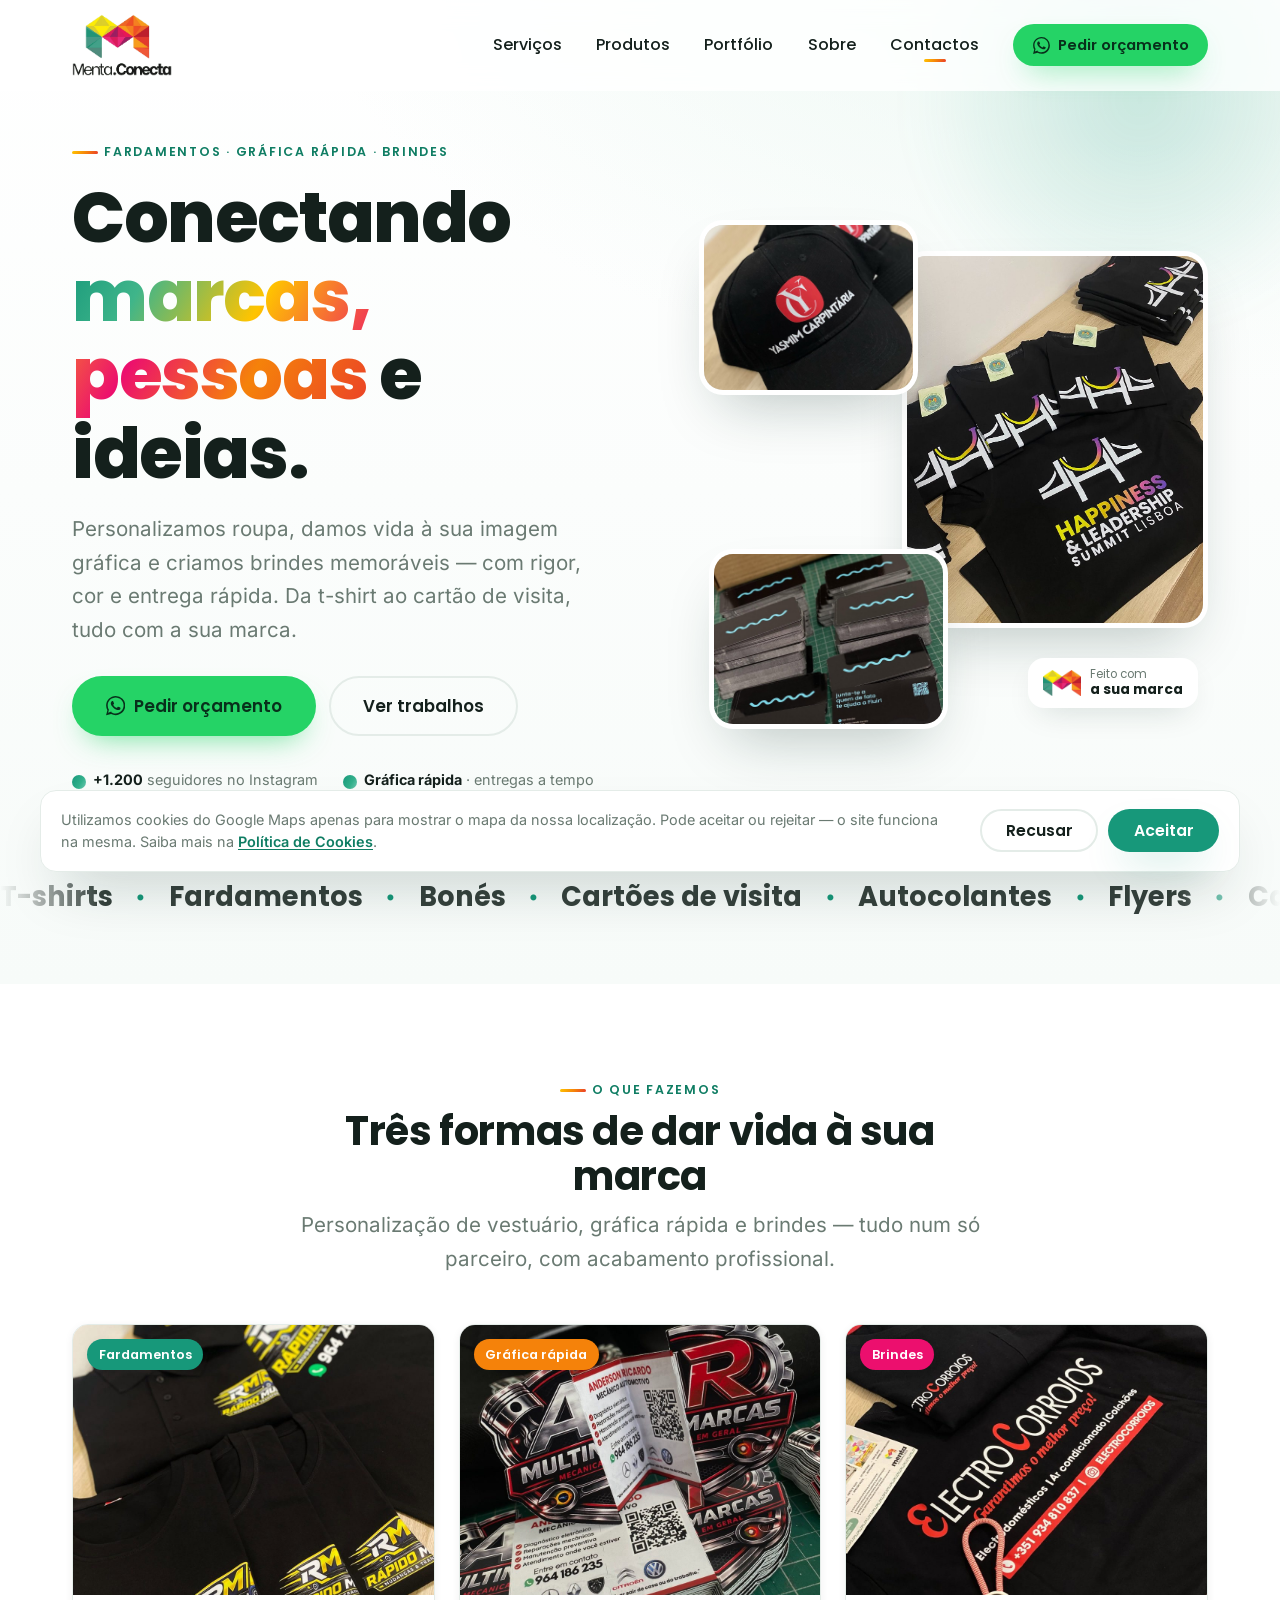
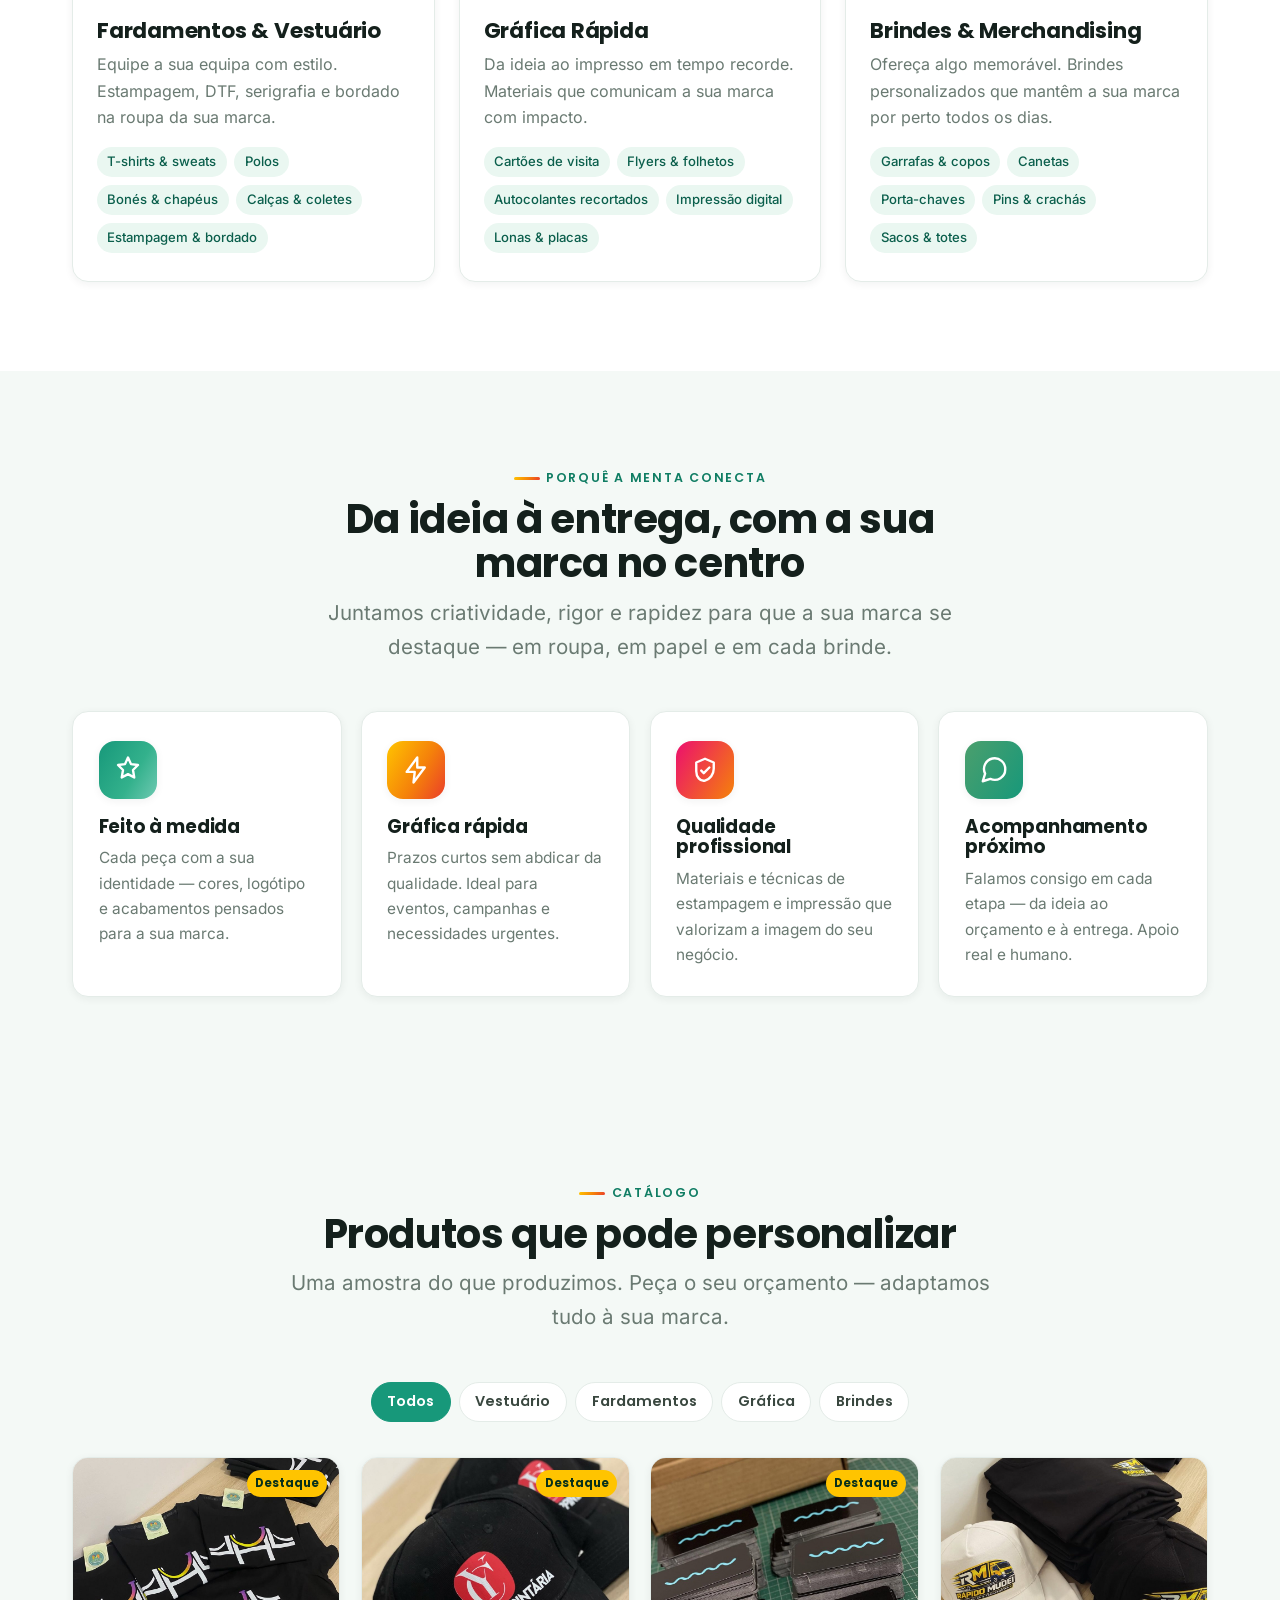
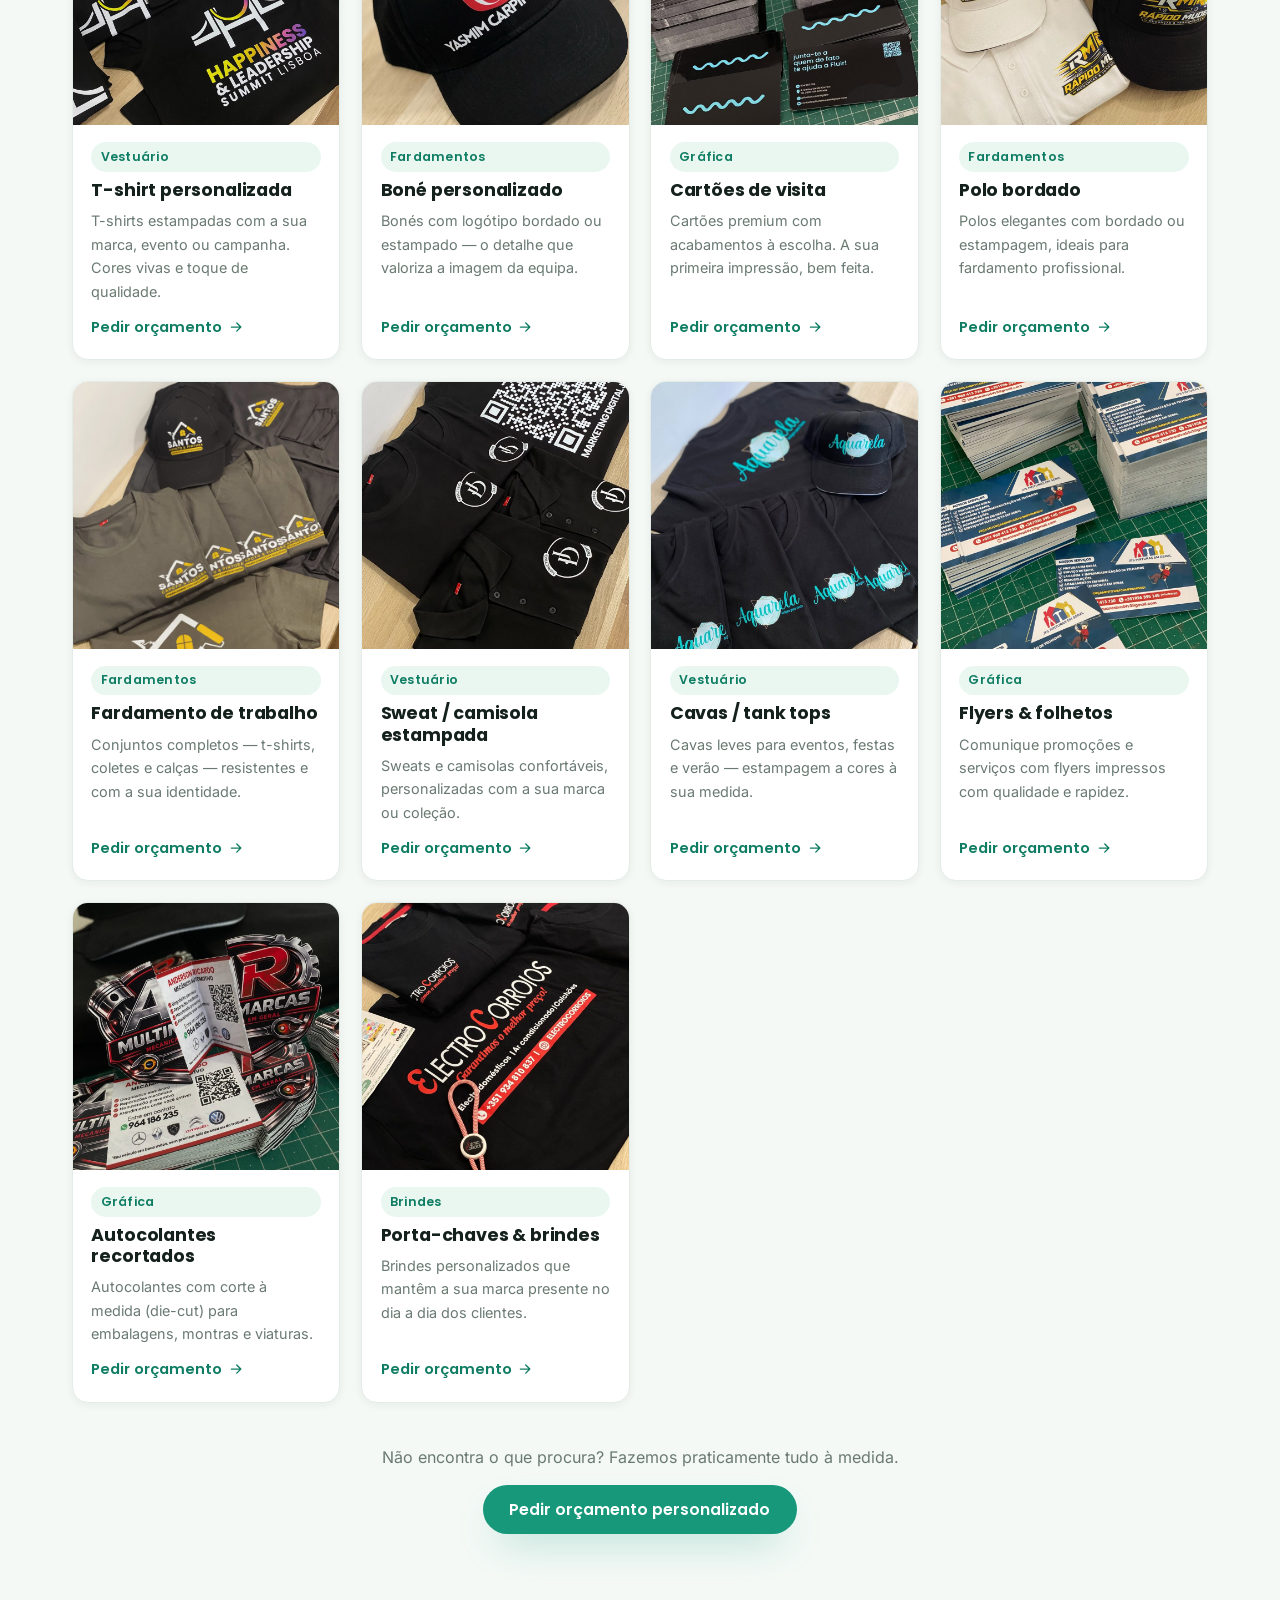
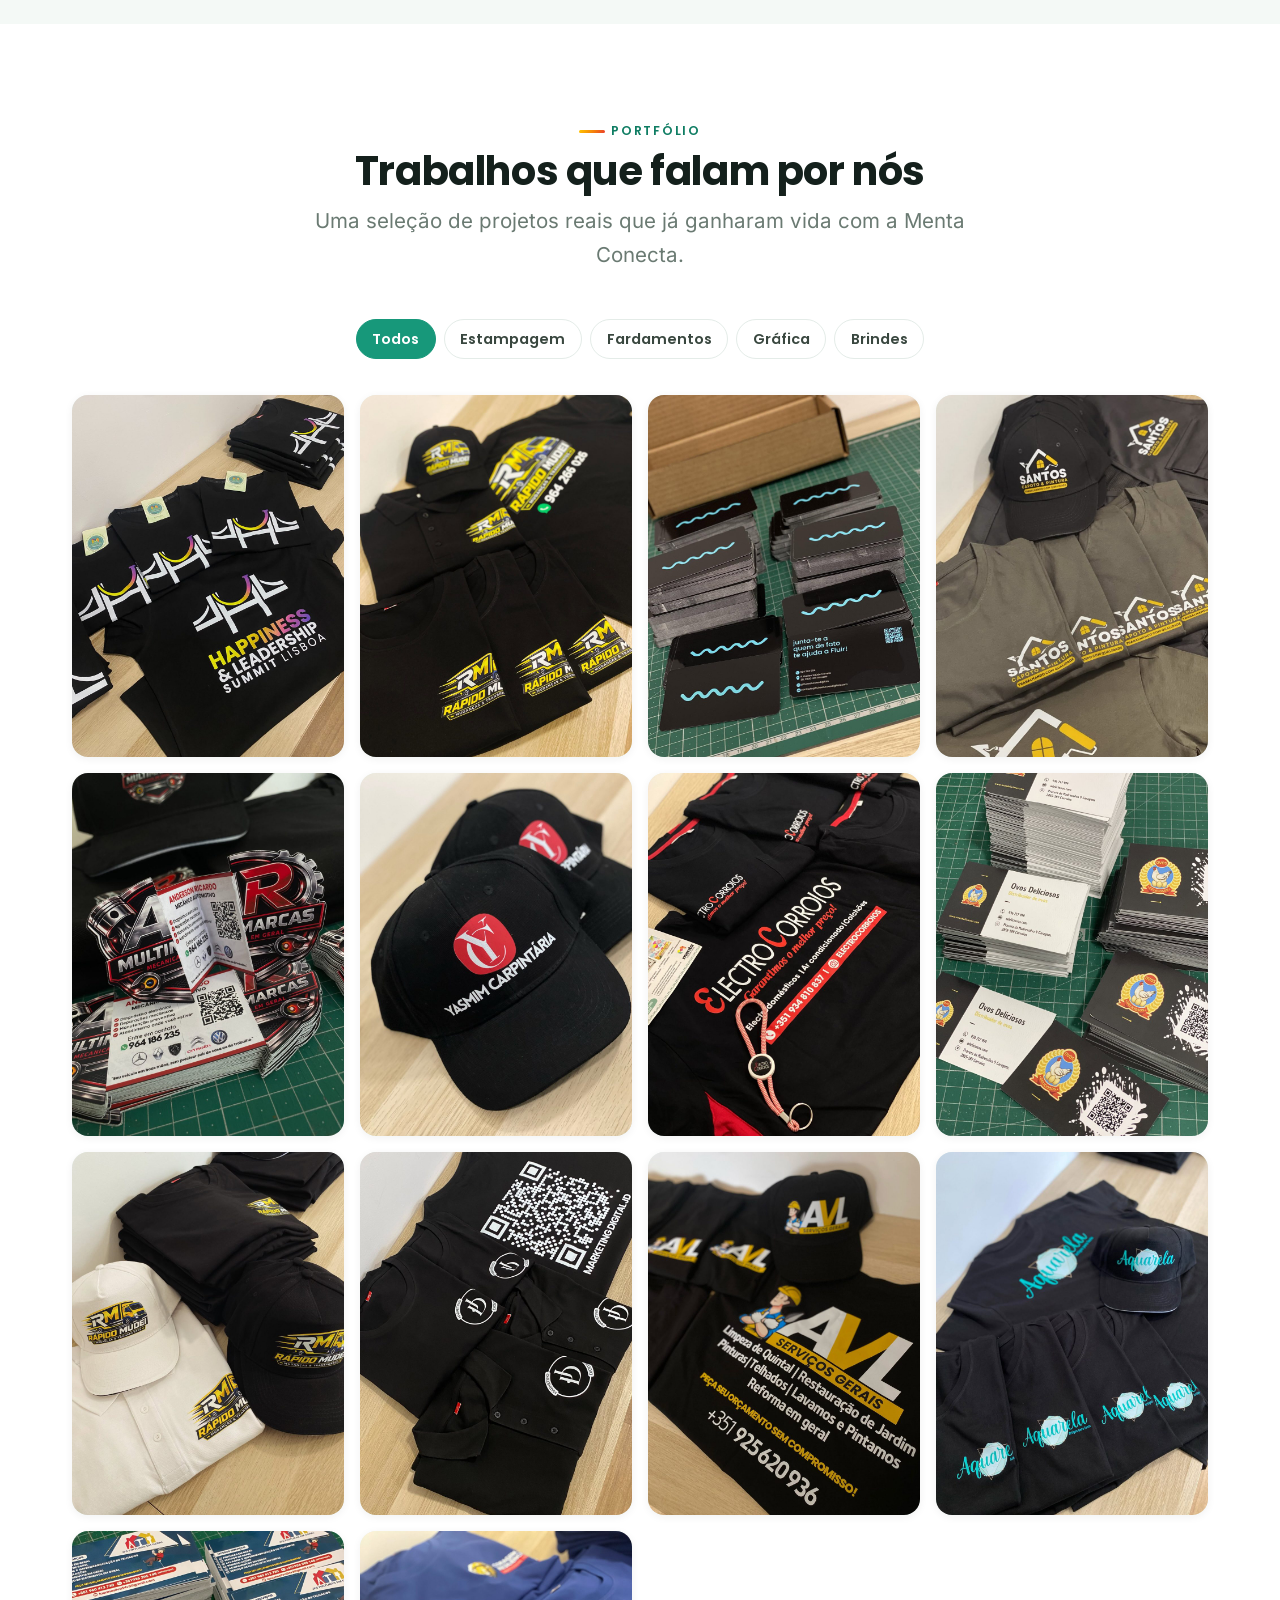
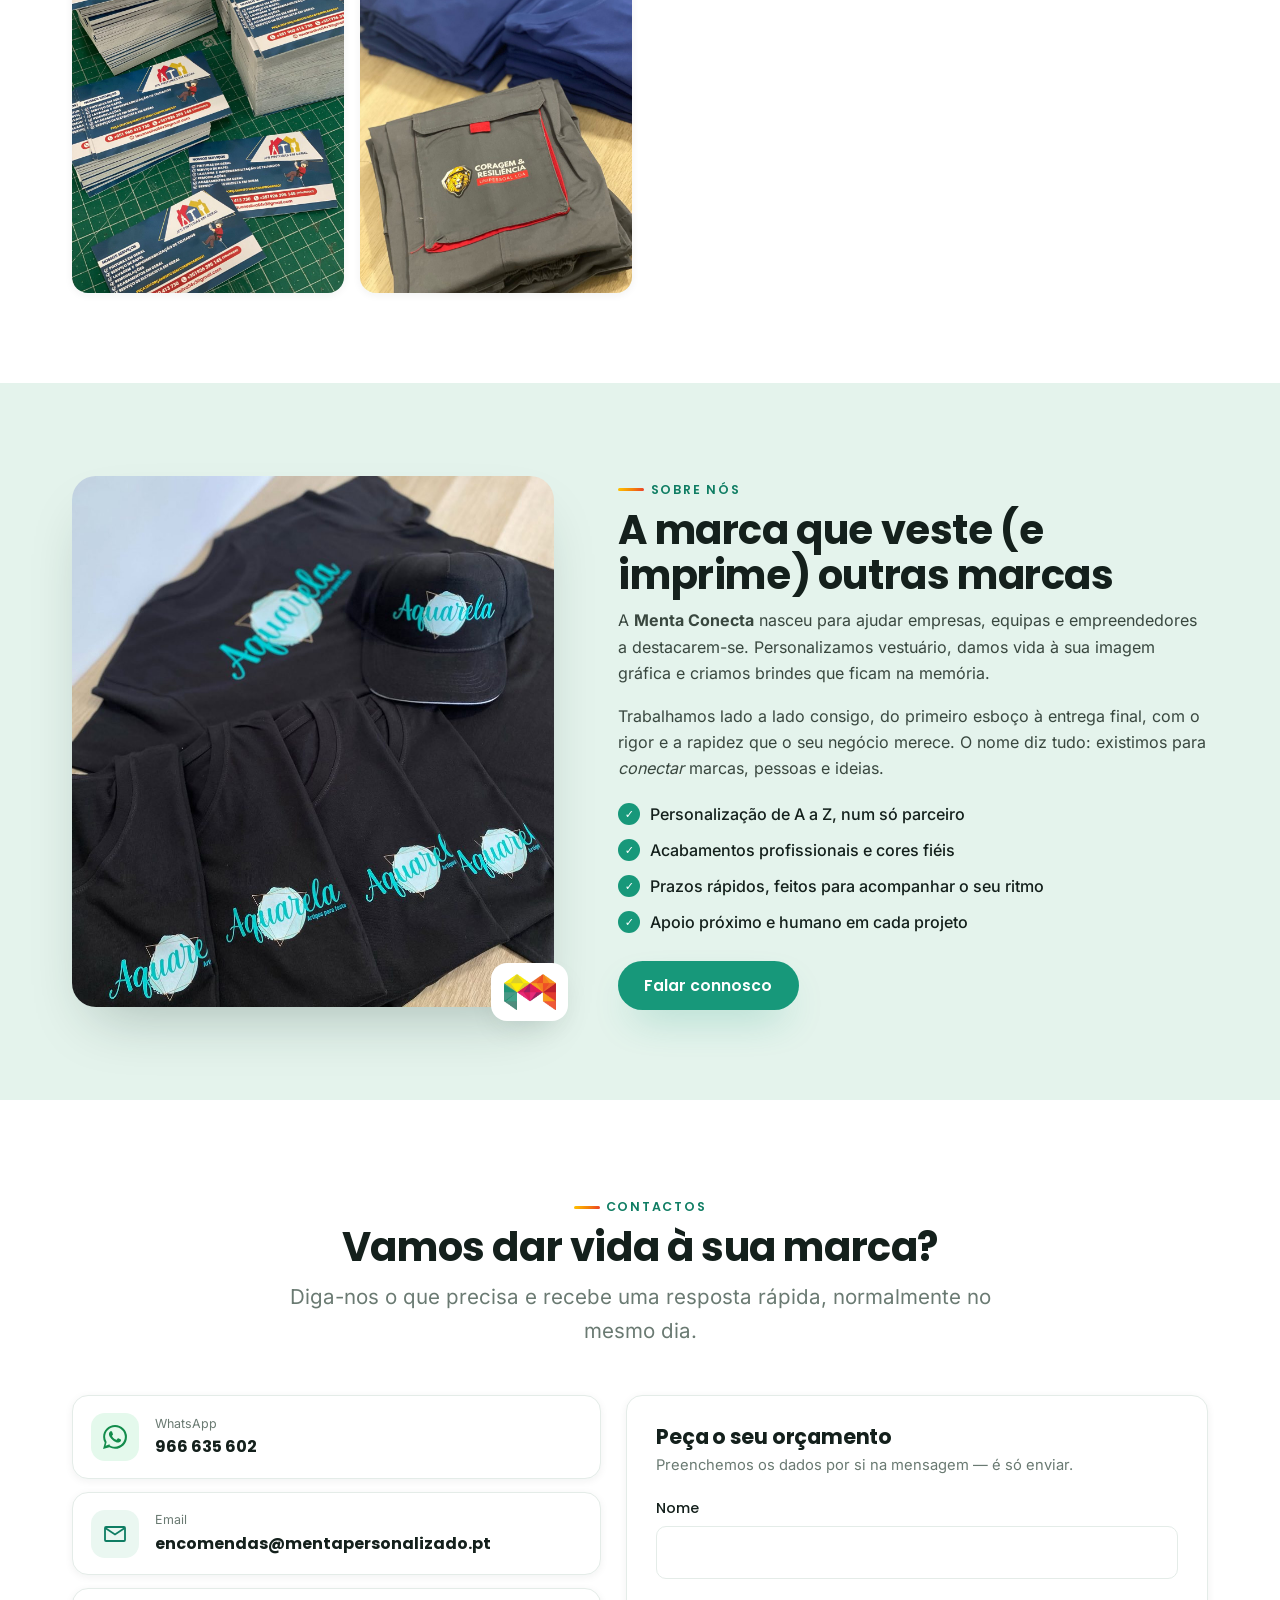
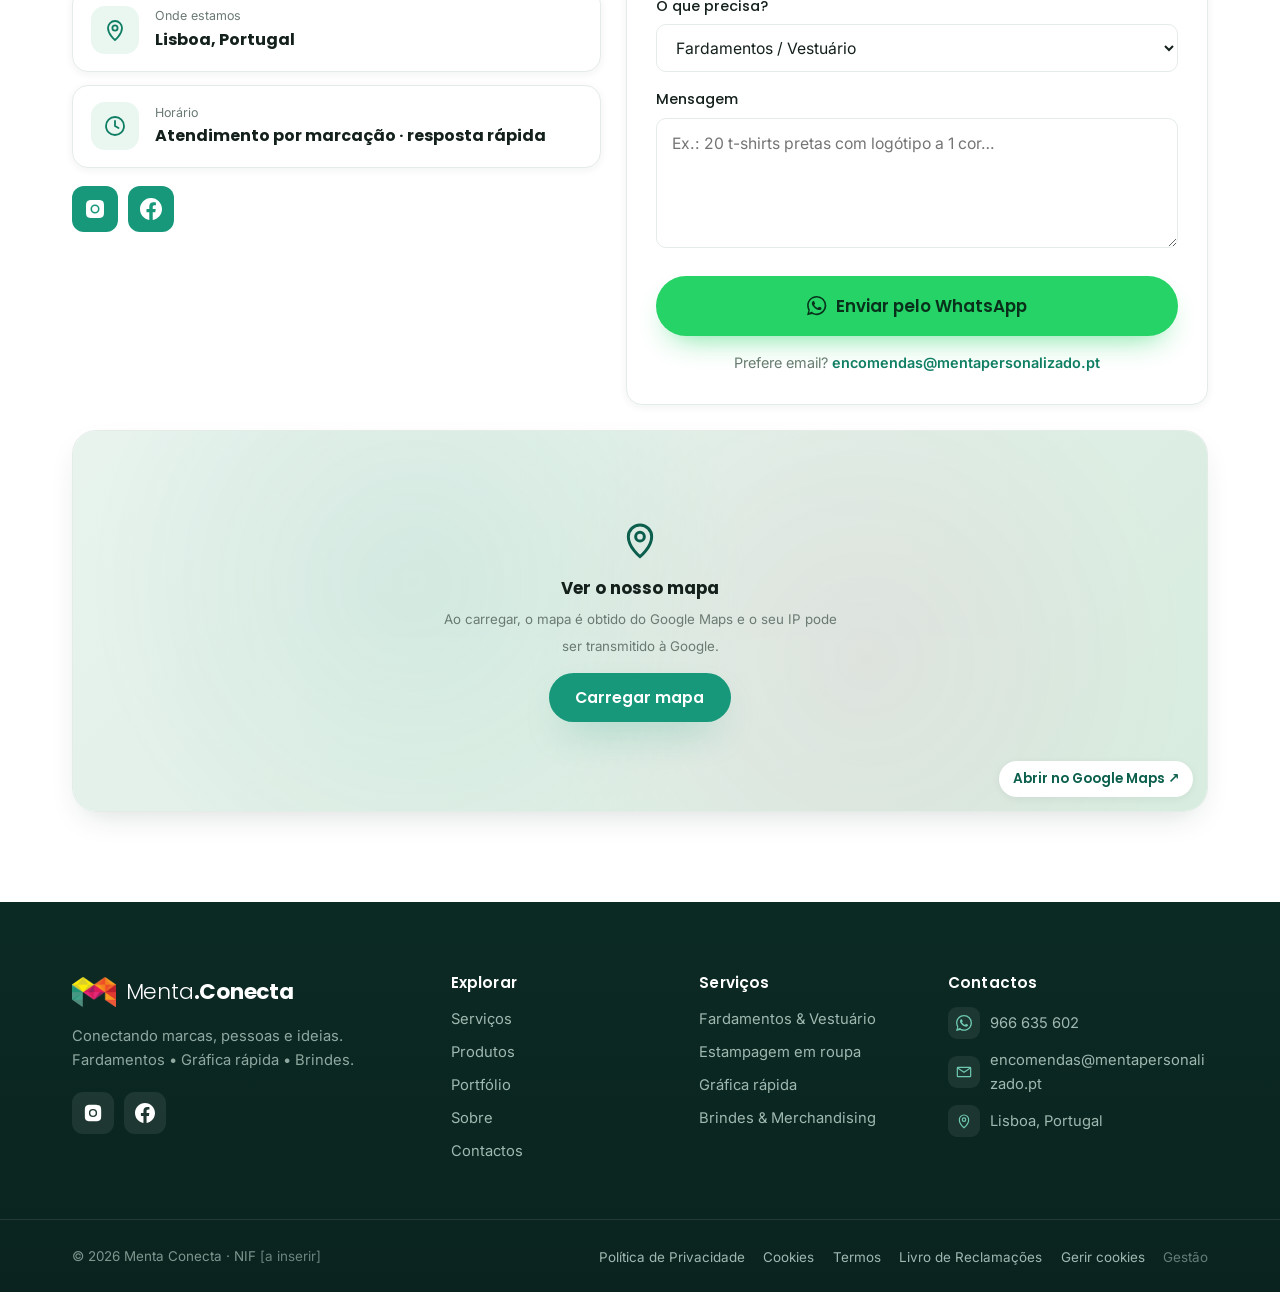
==== commit 48c21622: "Banner de cookies: texto corrido (parágrafo único) Substitui o título + parágrafo por um único texto" ====
--- a/index.html
+++ b/index.html
@@ -511,8 +511,7 @@
   <div id="cookie-banner" class="cookie" role="dialog" aria-live="polite" aria-label="Consentimento de cookies" hidden>
     <div class="cookie__inner">
       <div class="cookie__text">
-        <strong>Este site usa cookies?</strong>
-        <p>Só usamos cookies se aceitar o <strong>Google Maps</strong> na página de contactos. Sem o seu consentimento, o mapa não é carregado. Saiba mais na <a href="legal/cookies.html">Política de Cookies</a>.</p>
+        <p>Utilizamos cookies do Google Maps apenas para mostrar o mapa da nossa localização. Pode aceitar ou rejeitar — o site funciona na mesma. Saiba mais na <a href="legal/cookies.html">Política de Cookies</a>.</p>
       </div>
       <div class="cookie__actions">
         <button type="button" class="btn btn--ghost" data-cookie="reject">Recusar</button>
